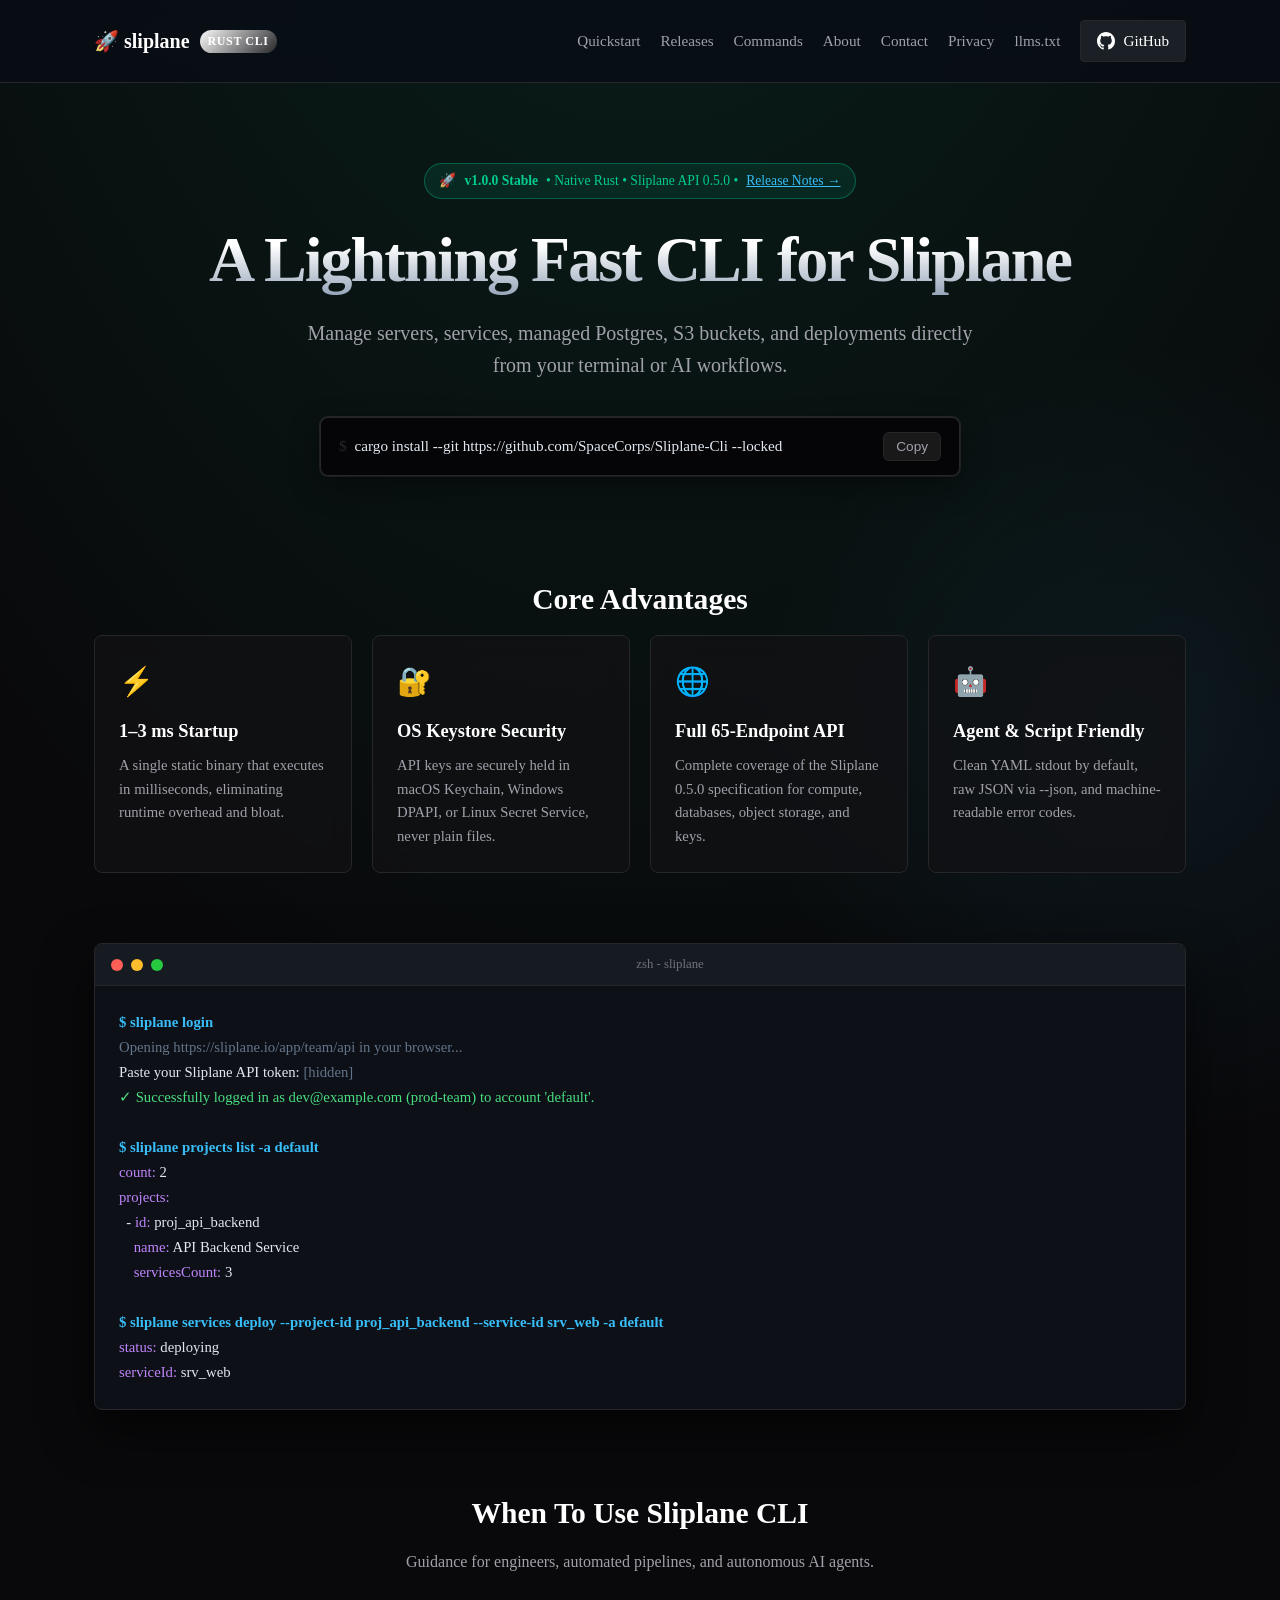
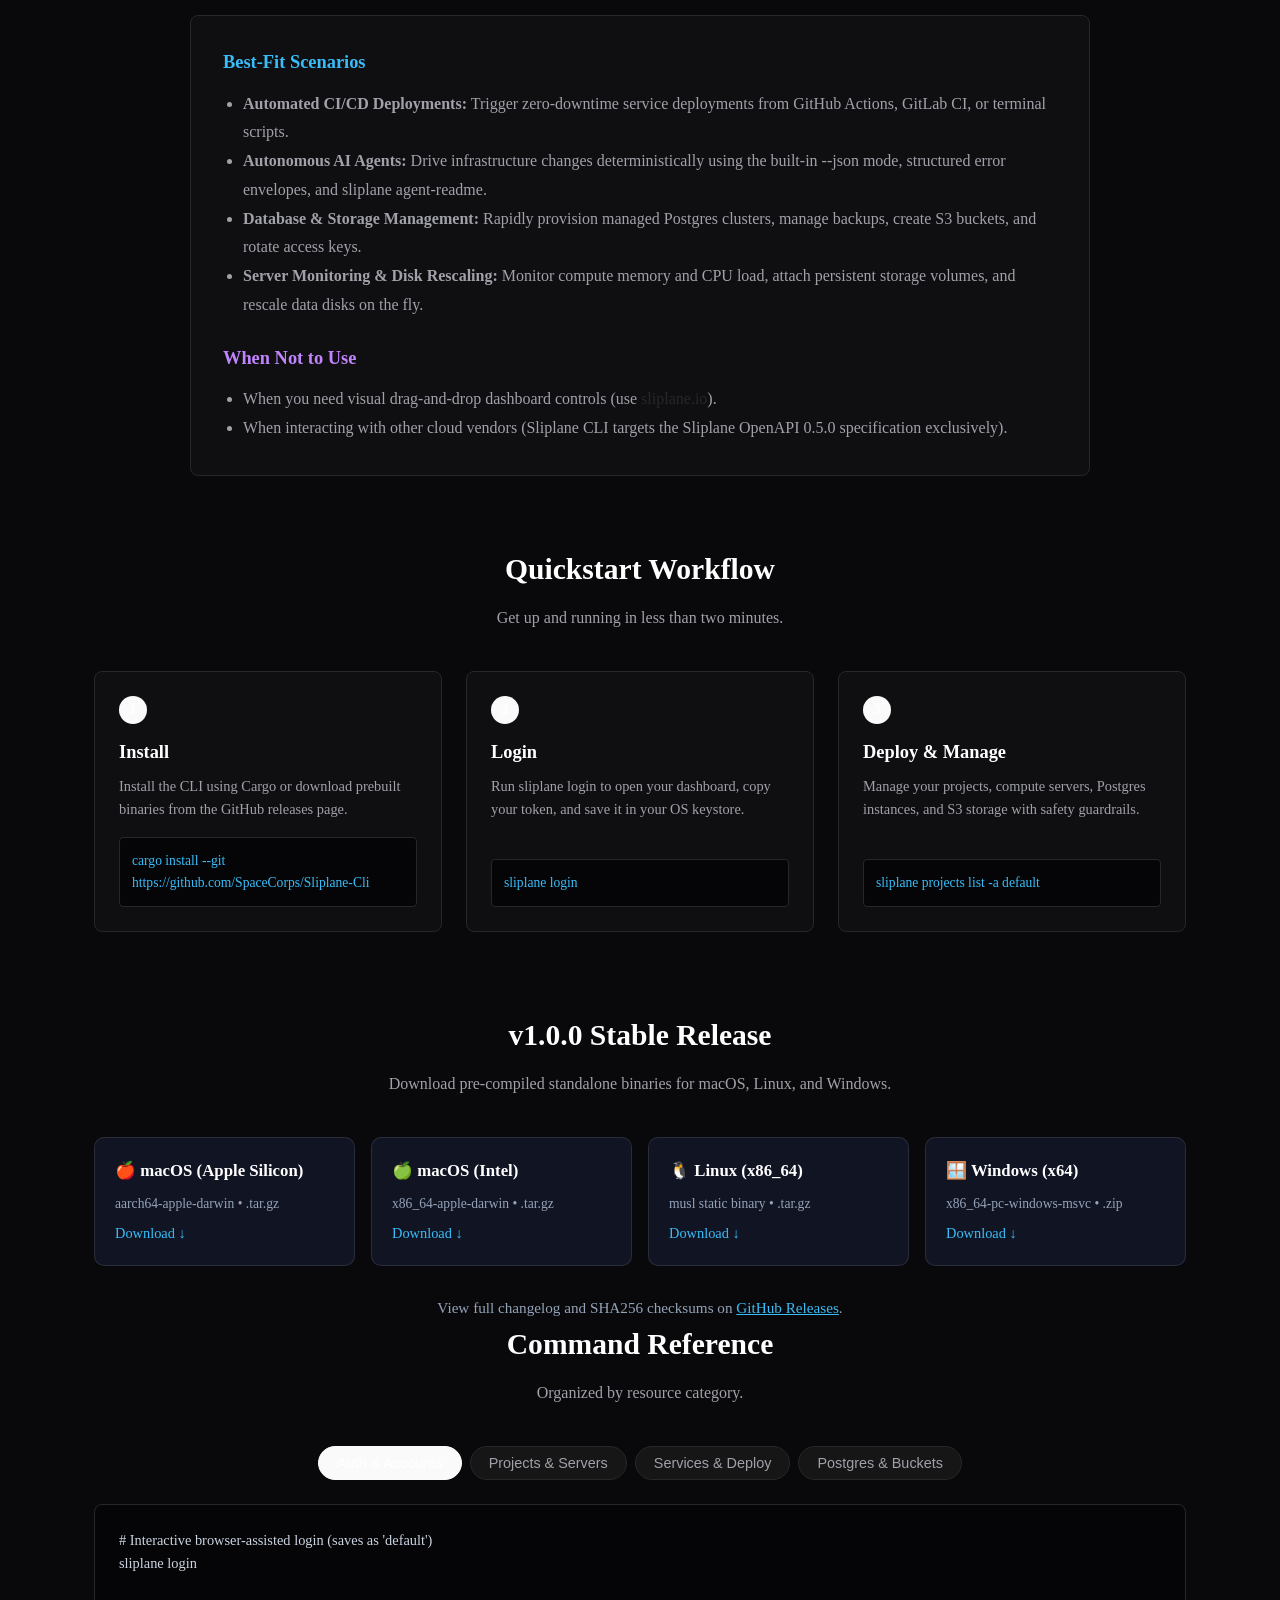
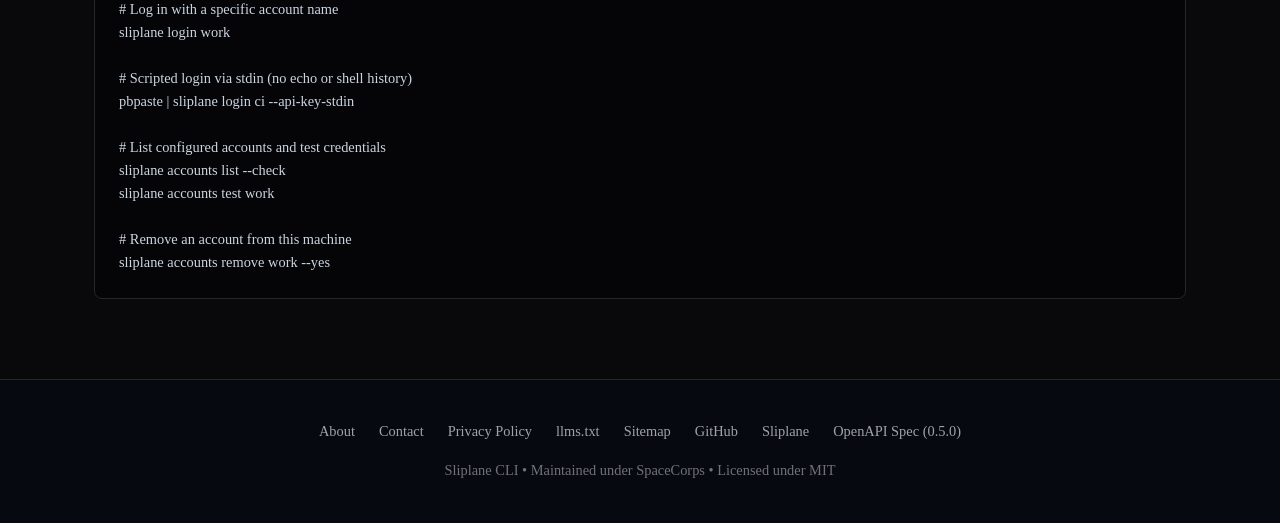
==== docs/index.html @ 319aac1b "feat(design-system): integrate SpaceCorps tokens and TUI components" ====
<!DOCTYPE html>
<html lang="en" class="dark">
<head>
  <meta charset="UTF-8">
  <meta name="viewport" content="width=device-width, initial-scale=1.0">
  <title>Sliplane CLI | Fast Native CLI for Sliplane in Rust</title>
  <meta name="description" content="A blazing fast native command-line tool and agent interface for the Sliplane cloud API, written in Rust. Manage servers, services, Postgres, S3 buckets, and deployments from your terminal.">
  <link rel="canonical" href="https://spacecorps.github.io/Sliplane-Cli/">
  <meta name="is-agentic-site-type" content="content">
  <meta name="robots" content="index, follow, max-snippet:-1, max-image-preview:large, max-video-preview:-1">
  <meta name="keywords" content="Sliplane, CLI, Rust, cloud hosting, Docker deployments, Postgres, S3 buckets, AI agents, DevOps">
  <meta name="author" content="SpaceCorps">
  <meta name="google-site-verification" content="dX8jgcKfEU3AXOW3neNUD97b_p3qFsha5k_UNPIL-fM" />
  
  <!-- Open Graph / Facebook -->
  <meta property="og:type" content="website">
  <meta property="og:url" content="https://spacecorps.github.io/Sliplane-Cli/">
  <meta property="og:title" content="Sliplane CLI | Fast Native CLI for Sliplane in Rust">
  <meta property="og:description" content="A blazing fast native command-line tool and agent interface for the Sliplane API (65 endpoints), written in Rust.">
  <meta property="og:image" content="https://spacecorps.github.io/Sliplane-Cli/og-image.png">
  <meta property="og:image:width" content="1200">
  <meta property="og:image:height" content="630">
  <meta property="og:image:alt" content="Sliplane CLI — Native Rust Command Line Tool">
  <meta property="og:site_name" content="Sliplane CLI">
  <meta property="og:locale" content="en_US">

  <!-- Twitter -->
  <meta name="twitter:card" content="summary_large_image">
  <meta name="twitter:url" content="https://spacecorps.github.io/Sliplane-Cli/">
  <meta name="twitter:title" content="Sliplane CLI | Fast Native CLI for Sliplane in Rust">
  <meta name="twitter:description" content="A blazing fast native command-line tool and agent interface for the Sliplane API (65 endpoints), written in Rust.">
  <meta name="twitter:image" content="https://spacecorps.github.io/Sliplane-Cli/og-image.png">

  <!-- AI Agents & Discovery -->
  <link rel="alternate" type="text/markdown" href="https://spacecorps.github.io/Sliplane-Cli/index.md" title="Markdown Homepage">
  <link rel="alternate" type="text/markdown" href="https://spacecorps.github.io/Sliplane-Cli/llms.txt" title="LLMs.txt">
  <link rel="sitemap" type="application/xml" href="https://spacecorps.github.io/Sliplane-Cli/sitemap.xml" title="Sitemap">
  <script>
    if (new URLSearchParams(window.location.search).get('mode') === 'agent') {
      window.location.href = 'llms.txt';
    }
  </script>

  <!-- Favicon -->
  <link rel="icon" href="data:image/svg+xml,<svg xmlns='http://www.w3.org/2000/svg' viewBox='0 0 100 100'><text y='.9em' font-size='90'>🚀</text></svg>">

  <!-- JSON-LD Structured Data -->
  <script type="application/ld+json">
  {
    "@context": "https://schema.org",
    "@graph": [
      {
        "@type": "SoftwareApplication",
        "name": "Sliplane CLI",
        "applicationCategory": "DeveloperApplication",
        "operatingSystem": "macOS, Linux, Windows",
        "url": "https://spacecorps.github.io/Sliplane-Cli/",
        "description": "A blazing fast native command-line tool and agent interface for the Sliplane API (65 endpoints), written in Rust.",
        "softwareVersion": "1.0.0",
        "downloadUrl": "https://github.com/SpaceCorps/Sliplane-Cli/releases/tag/v1.0.0",
        "license": "https://opensource.org/licenses/MIT",
        "offers": {
          "@type": "Offer",
          "price": "0",
          "priceCurrency": "USD"
        },
        "author": {
          "@type": "Organization",
          "name": "SpaceCorps",
          "url": "https://github.com/SpaceCorps"
        }
      },
      {
        "@type": "Organization",
        "name": "SpaceCorps",
        "url": "https://github.com/SpaceCorps",
        "sameAs": [
          "https://github.com/SpaceCorps/Sliplane-Cli",
          "https://github.com/SpaceCorps"
        ],
        "contactPoint": {
          "@type": "ContactPoint",
          "contactType": "technical support",
          "url": "https://github.com/SpaceCorps/Sliplane-Cli/issues"
        },
        "address": {
          "@type": "PostalAddress",
          "addressCountry": "US"
        }
      }
    ]
  }
  </script>
  <!-- SpaceCorps Design System Tokens & UI Components -->
  <link rel="stylesheet" href="tokens.css">
  <style>
    :root {
      --bg: var(--background);
      --bg-card: rgba(18, 18, 21, 0.75);
      --bg-card-hover: rgba(28, 28, 35, 0.9);
      --border: var(--border);
      --border-accent: rgba(0, 204, 146, 0.35);
      --text: var(--foreground);
      --text-muted: var(--muted-foreground);
      --text-dim: #71717a;
      --primary: var(--ivy-green);
      --primary-hover: #00e6a5;
      --primary-glow: rgba(0, 204, 146, 0.25);
      --accent: var(--cyan);
      --accent-glow: rgba(56, 189, 248, 0.2);
      --success: var(--ivy-green);
      --code-bg: #050507;
      --radius: var(--radius-boxes, 8px);
      --radius-sm: var(--radius-selectors, 4px);
      --font-sans: var(--font-sans);
      --font-mono: var(--font-mono);
    }

    * {
      box-sizing: border-box;
      margin: 0;
      padding: 0;
    }

    body {
      background-color: var(--bg);
      color: var(--text);
      font-family: var(--font-sans);
      line-height: 1.6;
      overflow-x: hidden;
      min-height: 100vh;
      display: flex;
      flex-direction: column;
      background-image: 
        radial-gradient(ellipse 80% 50% at 50% -20%, rgba(0, 204, 146, 0.15), transparent),
        radial-gradient(circle 400px at 90% 20%, rgba(56, 189, 248, 0.08), transparent);
    }

    a {
      color: var(--accent);
      text-decoration: none;
      transition: color 0.15s ease;
    }
    a:hover {
      color: #7dd3fc;
    }

    /* Container */
    .container {
      width: 100%;
      max-width: 1140px;
      margin: 0 auto;
      padding: 0 24px;
    }

    /* Header */
    header {
      padding: 20px 0;
      border-bottom: 1px solid var(--border);
      position: sticky;
      top: 0;
      background: rgba(9, 13, 22, 0.85);
      backdrop-filter: blur(12px);
      z-index: 100;
    }

    .nav {
      display: flex;
      justify-content: space-between;
      align-items: center;
    }

    .logo {
      display: flex;
      align-items: center;
      gap: 10px;
      font-weight: 700;
      font-size: 1.25rem;
      color: #fff;
    }
    .logo-badge {
      background: linear-gradient(135deg, var(--primary), var(--accent));
      color: #fff;
      font-size: 0.75rem;
      padding: 2px 8px;
      border-radius: 9999px;
      font-weight: 600;
      letter-spacing: 0.05em;
    }

    .nav-links {
      display: flex;
      gap: 20px;
      align-items: center;
      list-style: none;
    }
    .nav-links a {
      color: var(--text-muted);
      font-size: 0.95rem;
      font-weight: 500;
    }
    .nav-links a:hover {
      color: #fff;
    }
    .btn-github {
      background: rgba(255, 255, 255, 0.08);
      border: 1px solid var(--border);
      color: #fff !important;
      padding: 8px 16px;
      border-radius: var(--radius-sm);
      display: inline-flex;
      align-items: center;
      gap: 8px;
      transition: all 0.2s ease;
    }
    .btn-github:hover {
      background: rgba(255, 255, 255, 0.15);
      border-color: rgba(255, 255, 255, 0.25);
    }

    /* Hero Section */
    .hero {
      padding: 80px 0 60px;
      text-align: center;
    }

    .pill {
      display: inline-flex;
      align-items: center;
      gap: 8px;
      padding: 6px 14px;
      border-radius: 9999px;
      background: rgba(0, 204, 146, 0.1);
      border: 1px solid var(--border-accent);
      color: var(--ivy-green);
      font-size: 0.85rem;
      font-weight: 500;
      margin-bottom: 24px;
    }

    .hero h1 {
      font-size: clamp(2.5rem, 5vw, 4rem);
      font-weight: 800;
      letter-spacing: -0.03em;
      line-height: 1.15;
      margin-bottom: 20px;
      background: linear-gradient(180deg, #ffffff 30%, #94a3b8 100%);
      -webkit-background-clip: text;
      -webkit-text-fill-color: transparent;
    }

    .hero p {
      font-size: clamp(1.1rem, 2vw, 1.25rem);
      color: var(--text-muted);
      max-width: 680px;
      margin: 0 auto 36px;
    }

    /* Install Box */
    .install-box {
      max-width: 640px;
      margin: 0 auto 40px;
      background: var(--code-bg);
      border: 1px solid var(--border);
      border-radius: var(--radius);
      padding: 14px 18px;
      display: flex;
      justify-content: space-between;
      align-items: center;
      box-shadow: 0 10px 30px rgba(0, 0, 0, 0.4), 0 0 0 1px var(--border);
    }

    .install-cmd {
      font-family: var(--font-mono);
      font-size: 0.95rem;
      color: #e2e8f0;
      overflow-x: auto;
      white-space: nowrap;
      padding-right: 12px;
    }
    .install-cmd span.prefix {
      color: var(--accent);
      user-select: none;
      margin-right: 8px;
    }

    .copy-btn {
      background: rgba(255, 255, 255, 0.08);
      border: 1px solid var(--border);
      color: var(--text-muted);
      padding: 6px 12px;
      border-radius: 6px;
      font-size: 0.85rem;
      cursor: pointer;
      font-weight: 500;
      display: inline-flex;
      align-items: center;
      gap: 6px;
      transition: all 0.2s ease;
      flex-shrink: 0;
    }
    .copy-btn:hover {
      background: rgba(255, 255, 255, 0.16);
      color: #fff;
    }
    .copy-btn.copied {
      background: rgba(16, 185, 129, 0.2);
      border-color: rgba(16, 185, 129, 0.4);
      color: #34d399;
    }

    /* Feature Grid */
    .features {
      display: grid;
      grid-template-columns: repeat(auto-fit, minmax(250px, 1fr));
      gap: 20px;
      margin-bottom: 70px;
    }

    .feature-card {
      background: var(--bg-card);
      border: 1px solid var(--border);
      border-radius: var(--radius);
      padding: 24px;
      transition: all 0.25s ease;
    }
    .feature-card:hover {
      background: var(--bg-card-hover);
      border-color: var(--border-accent);
      transform: translateY(-2px);
    }
    .feature-icon {
      font-size: 1.75rem;
      margin-bottom: 12px;
    }
    .feature-card h3 {
      font-size: 1.15rem;
      font-weight: 600;
      margin-bottom: 8px;
      color: #fff;
    }
    .feature-card p {
      font-size: 0.92rem;
      color: var(--text-muted);
    }

    /* Workflow Section */
    .section-title {
      font-size: 1.85rem;
      font-weight: 700;
      margin-bottom: 12px;
      color: #fff;
      text-align: center;
    }
    .section-sub {
      text-align: center;
      color: var(--text-muted);
      margin-bottom: 40px;
      max-width: 600px;
      margin-left: auto;
      margin-right: auto;
    }

    .steps-container {
      display: grid;
      grid-template-columns: repeat(auto-fit, minmax(320px, 1fr));
      gap: 24px;
      margin-bottom: 80px;
    }
    .step-card {
      background: var(--bg-card);
      border: 1px solid var(--border);
      border-radius: var(--radius);
      padding: 24px;
      display: flex;
      flex-direction: column;
    }
    .step-num {
      width: 28px;
      height: 28px;
      background: var(--primary);
      color: #fff;
      border-radius: 50%;
      display: flex;
      align-items: center;
      justify-content: center;
      font-weight: 700;
      font-size: 0.85rem;
      margin-bottom: 14px;
    }
    .step-card h3 {
      font-size: 1.15rem;
      margin-bottom: 8px;
      color: #fff;
    }
    .step-card p {
      font-size: 0.9rem;
      color: var(--text-muted);
      margin-bottom: 16px;
    }
    .step-code {
      margin-top: auto;
      background: var(--code-bg);
      border: 1px solid var(--border);
      border-radius: var(--radius-sm);
      padding: 12px;
      font-family: var(--font-mono);
      font-size: 0.85rem;
      color: #38bdf8;
      overflow-x: auto;
    }

    /* Terminal Preview */
    .terminal-window {
      background: #0d1117;
      border: 1px solid var(--border);
      border-radius: var(--radius);
      box-shadow: 0 20px 50px rgba(0, 0, 0, 0.6);
      margin-bottom: 80px;
      overflow: hidden;
    }
    .terminal-header {
      background: #161b22;
      padding: 10px 16px;
      display: flex;
      align-items: center;
      gap: 8px;
      border-bottom: 1px solid var(--border);
    }
    .dot {
      width: 12px;
      height: 12px;
      border-radius: 50%;
    }
    .dot-red { background: #ff5f56; }
    .dot-yellow { background: #ffbd2e; }
    .dot-green { background: #27c93f; }
    .terminal-title {
      color: var(--text-dim);
      font-size: 0.8rem;
      font-family: var(--font-mono);
      margin-left: auto;
      margin-right: auto;
    }
    .terminal-body {
      padding: 24px;
      font-family: var(--font-mono);
      font-size: 0.92rem;
      line-height: 1.7;
      overflow-x: auto;
      color: #e2e8f0;
    }
    .terminal-body .cmd {
      color: #38bdf8;
      font-weight: 600;
    }
    .terminal-body .comment {
      color: #64748b;
    }
    .terminal-body .success {
      color: #4ade80;
    }
    .terminal-body .key {
      color: #c084fc;
    }

    /* Command Showcase Tabs */
    .cmd-section {
      margin-bottom: 80px;
    }
    .tab-nav {
      display: flex;
      gap: 8px;
      justify-content: center;
      margin-bottom: 24px;
      flex-wrap: wrap;
    }
    .tab-btn {
      background: rgba(255, 255, 255, 0.05);
      border: 1px solid var(--border);
      color: var(--text-muted);
      padding: 8px 18px;
      border-radius: 9999px;
      font-size: 0.9rem;
      font-weight: 500;
      cursor: pointer;
      transition: all 0.2s ease;
    }
    .tab-btn.active, .tab-btn:hover {
      background: var(--primary);
      color: #fff;
      border-color: var(--primary);
    }

    .tab-content {
      background: var(--code-bg);
      border: 1px solid var(--border);
      border-radius: var(--radius);
      padding: 24px;
      font-family: var(--font-mono);
      font-size: 0.9rem;
      color: #cbd5e1;
      display: none;
      overflow-x: auto;
    }
    .tab-content.active {
      display: block;
    }

    /* Footer */
    footer {
      margin-top: auto;
      border-top: 1px solid var(--border);
      padding: 40px 0;
      background: #060910;
      text-align: center;
      color: var(--text-dim);
      font-size: 0.9rem;
    }
    .footer-links {
      display: flex;
      justify-content: center;
      gap: 24px;
      margin-bottom: 16px;
    }
    .footer-links a {
      color: var(--text-muted);
    }
    .footer-links a:hover {
      color: #fff;
    }
  </style>
</head>
<body>

  <header>
    <div class="container nav">
      <div class="logo">
        <span>🚀 sliplane</span>
        <span class="logo-badge">RUST CLI</span>
      </div>
      <ul class="nav-links">
        <li><a href="#quickstart">Quickstart</a></li>
        <li><a href="#releases">Releases</a></li>
        <li><a href="#commands">Commands</a></li>
        <li><a href="about.html">About</a></li>
        <li><a href="contact.html">Contact</a></li>
        <li><a href="privacy.html">Privacy</a></li>
        <li><a href="llms.txt">llms.txt</a></li>
        <li>
          <a class="btn-github" href="https://github.com/SpaceCorps/Sliplane-Cli" target="_blank" rel="noopener noreferrer">
            <svg height="18" width="18" viewBox="0 0 16 16" fill="currentColor">
              <path d="M8 0C3.58 0 0 3.58 0 8c0 3.54 2.29 6.53 5.47 7.59.4.07.55-.17.55-.38 0-.19-.01-.82-.01-1.49-2.01.37-2.53-.49-2.69-.94-.09-.23-.48-.94-.82-1.13-.28-.15-.68-.52-.01-.53.63-.01 1.08.58 1.23.82.72 1.21 1.87.87 2.33.66.07-.52.28-.87.51-1.07-1.78-.2-3.64-.89-3.64-3.95 0-.87.31-1.59.82-2.15-.08-.2-.36-1.02.08-2.12 0 0 .67-.21 2.2.82.64-.18 1.32-.27 2-.27.68 0 1.36.09 2 .27 1.53-1.04 2.2-.82 2.2-.82.44 1.1.16 1.92.08 2.12.51.56.82 1.27.82 2.15 0 3.07-1.87 3.75-3.65 3.95.29.25.54.73.54 1.48 0 1.07-.01 1.93-.01 2.2 0 .21.15.46.55.38A8.013 8.013 0 0016 8c0-4.42-3.58-8-8-8z"/>
            </svg>
            GitHub
          </a>
        </li>
      </ul>
    </div>
  </header>

  <main class="container">

    <!-- Hero -->
    <section class="hero">
      <div class="pill">🚀 <strong>v1.0.0 Stable</strong> &bull; Native Rust &bull; Sliplane API 0.5.0 &bull; <a href="https://github.com/SpaceCorps/Sliplane-Cli/releases/tag/v1.0.0" style="color:#38bdf8;text-decoration:underline;">Release Notes &rarr;</a></div>
      <h1>A Lightning Fast CLI for Sliplane</h1>
      <p>Manage servers, services, managed Postgres, S3 buckets, and deployments directly from your terminal or AI workflows.</p>

      <div class="install-box">
        <div class="install-cmd">
          <span class="prefix">$</span>cargo install --git https://github.com/SpaceCorps/Sliplane-Cli --locked
        </div>
        <button class="copy-btn" onclick="copyInstallCmd(this)">Copy</button>
      </div>
    </section>

    <!-- Features -->
    <h2 class="section-title">Core Advantages</h2>
    <section class="features">
      <div class="feature-card">
        <div class="feature-icon">⚡</div>
        <h3>1–3 ms Startup</h3>
        <p>A single static binary that executes in milliseconds, eliminating runtime overhead and bloat.</p>
      </div>

      <div class="feature-card">
        <div class="feature-icon">🔐</div>
        <h3>OS Keystore Security</h3>
        <p>API keys are securely held in macOS Keychain, Windows DPAPI, or Linux Secret Service, never plain files.</p>
      </div>

      <div class="feature-card">
        <div class="feature-icon">🌐</div>
        <h3>Full 65-Endpoint API</h3>
        <p>Complete coverage of the Sliplane 0.5.0 specification for compute, databases, object storage, and keys.</p>
      </div>

      <div class="feature-card">
        <div class="feature-icon">🤖</div>
        <h3>Agent & Script Friendly</h3>
        <p>Clean YAML stdout by default, raw JSON via <code>--json</code>, and machine-readable error codes.</p>
      </div>
    </section>

    <!-- Terminal Demo -->
    <section>
      <div class="terminal-window">
        <div class="terminal-header">
          <span class="dot dot-red"></span>
          <span class="dot dot-yellow"></span>
          <span class="dot dot-green"></span>
          <span class="terminal-title">zsh - sliplane</span>
        </div>
        <div class="terminal-body">
          <p><span class="cmd">$ sliplane login</span></p>
          <p class="comment">Opening https://sliplane.io/app/team/api in your browser...</p>
          <p>Paste your Sliplane API token: <span class="comment">[hidden]</span></p>
          <p class="success">✓ Successfully logged in as dev@example.com (prod-team) to account 'default'.</p>
          <br>
          <p><span class="cmd">$ sliplane projects list -a default</span></p>
          <p><span class="key">count:</span> 2</p>
          <p><span class="key">projects:</span></p>
          <p>&nbsp;&nbsp;- <span class="key">id:</span> proj_api_backend</p>
          <p>&nbsp;&nbsp;&nbsp;&nbsp;<span class="key">name:</span> API Backend Service</p>
          <p>&nbsp;&nbsp;&nbsp;&nbsp;<span class="key">servicesCount:</span> 3</p>
          <br>
          <p><span class="cmd">$ sliplane services deploy --project-id proj_api_backend --service-id srv_web -a default</span></p>
          <p><span class="key">status:</span> deploying</p>
          <p><span class="key">serviceId:</span> srv_web</p>
        </div>
      </div>
    </section>

    <!-- When to Use -->
    <section style="margin-bottom: 70px;">
      <h2 class="section-title">When To Use Sliplane CLI</h2>
      <p class="section-sub">Guidance for engineers, automated pipelines, and autonomous AI agents.</p>
      
      <div style="background: var(--bg-card); border: 1px solid var(--border); border-radius: var(--radius); padding: 32px; max-width: 900px; margin: 0 auto;">
        <h3 style="color: #38bdf8; font-size: 1.15rem; margin-bottom: 12px;">Best-Fit Scenarios</h3>
        <ul style="margin-left: 20px; margin-bottom: 24px; color: var(--text-muted); line-height: 1.8;">
          <li><strong>Automated CI/CD Deployments:</strong> Trigger zero-downtime service deployments from GitHub Actions, GitLab CI, or terminal scripts.</li>
          <li><strong>Autonomous AI Agents:</strong> Drive infrastructure changes deterministically using the built-in <code>--json</code> mode, structured error envelopes, and <code>sliplane agent-readme</code>.</li>
          <li><strong>Database & Storage Management:</strong> Rapidly provision managed Postgres clusters, manage backups, create S3 buckets, and rotate access keys.</li>
          <li><strong>Server Monitoring & Disk Rescaling:</strong> Monitor compute memory and CPU load, attach persistent storage volumes, and rescale data disks on the fly.</li>
        </ul>

        <h3 style="color: #c084fc; font-size: 1.15rem; margin-bottom: 12px;">When Not to Use</h3>
        <ul style="margin-left: 20px; color: var(--text-muted); line-height: 1.8;">
          <li>When you need visual drag-and-drop dashboard controls (use <a href="https://sliplane.io">sliplane.io</a>).</li>
          <li>When interacting with other cloud vendors (Sliplane CLI targets the Sliplane OpenAPI 0.5.0 specification exclusively).</li>
        </ul>
      </div>
    </section>

    <!-- Quickstart Workflow -->
    <section id="quickstart">
      <h2 class="section-title">Quickstart Workflow</h2>
      <p class="section-sub">Get up and running in less than two minutes.</p>

      <div class="steps-container">
        <div class="step-card">
          <div class="step-num">1</div>
          <h3>Install</h3>
          <p>Install the CLI using Cargo or download prebuilt binaries from the GitHub releases page.</p>
          <div class="step-code">cargo install --git https://github.com/SpaceCorps/Sliplane-Cli</div>
        </div>

        <div class="step-card">
          <div class="step-num">2</div>
          <h3>Login</h3>
          <p>Run <code>sliplane login</code> to open your dashboard, copy your token, and save it in your OS keystore.</p>
          <div class="step-code">sliplane login</div>
        </div>

        <div class="step-card">
          <div class="step-num">3</div>
          <h3>Deploy & Manage</h3>
          <p>Manage your projects, compute servers, Postgres instances, and S3 storage with safety guardrails.</p>
          <div class="step-code">sliplane projects list -a default</div>
        </div>
      </div>
    </section>

    <!-- Release & Downloads -->
    <section id="releases" class="releases-section">
      <h2 class="section-title">v1.0.0 Stable Release</h2>
      <p class="section-sub">Download pre-compiled standalone binaries for macOS, Linux, and Windows.</p>

      <div style="display: grid; grid-template-columns: repeat(auto-fit, minmax(220px, 1fr)); gap: 16px; margin: 30px 0;">
        <a href="https://github.com/SpaceCorps/Sliplane-Cli/releases/download/v1.0.0/sliplane-v1.0.0-aarch64-apple-darwin.tar.gz" style="background: rgba(22, 27, 46, 0.7); border: 1px solid rgba(255,255,255,0.1); border-radius: 10px; padding: 20px; text-decoration: none; display: flex; flex-direction: column; gap: 8px; transition: all 0.2s;">
          <div style="font-weight: 600; color: #fff; font-size: 1.05rem;">🍎 macOS (Apple Silicon)</div>
          <div style="color: #94a3b8; font-size: 0.85rem;">aarch64-apple-darwin &bull; .tar.gz</div>
          <div style="color: #38bdf8; font-size: 0.9rem; margin-top: auto;">Download &darr;</div>
        </a>
        <a href="https://github.com/SpaceCorps/Sliplane-Cli/releases/download/v1.0.0/sliplane-v1.0.0-x86_64-apple-darwin.tar.gz" style="background: rgba(22, 27, 46, 0.7); border: 1px solid rgba(255,255,255,0.1); border-radius: 10px; padding: 20px; text-decoration: none; display: flex; flex-direction: column; gap: 8px; transition: all 0.2s;">
          <div style="font-weight: 600; color: #fff; font-size: 1.05rem;">🍏 macOS (Intel)</div>
          <div style="color: #94a3b8; font-size: 0.85rem;">x86_64-apple-darwin &bull; .tar.gz</div>
          <div style="color: #38bdf8; font-size: 0.9rem; margin-top: auto;">Download &darr;</div>
        </a>
        <a href="https://github.com/SpaceCorps/Sliplane-Cli/releases/download/v1.0.0/sliplane-v1.0.0-x86_64-unknown-linux-musl.tar.gz" style="background: rgba(22, 27, 46, 0.7); border: 1px solid rgba(255,255,255,0.1); border-radius: 10px; padding: 20px; text-decoration: none; display: flex; flex-direction: column; gap: 8px; transition: all 0.2s;">
          <div style="font-weight: 600; color: #fff; font-size: 1.05rem;">🐧 Linux (x86_64)</div>
          <div style="color: #94a3b8; font-size: 0.85rem;">musl static binary &bull; .tar.gz</div>
          <div style="color: #38bdf8; font-size: 0.9rem; margin-top: auto;">Download &darr;</div>
        </a>
        <a href="https://github.com/SpaceCorps/Sliplane-Cli/releases/download/v1.0.0/sliplane-v1.0.0-x86_64-pc-windows-msvc.zip" style="background: rgba(22, 27, 46, 0.7); border: 1px solid rgba(255,255,255,0.1); border-radius: 10px; padding: 20px; text-decoration: none; display: flex; flex-direction: column; gap: 8px; transition: all 0.2s;">
          <div style="font-weight: 600; color: #fff; font-size: 1.05rem;">🪟 Windows (x64)</div>
          <div style="color: #94a3b8; font-size: 0.85rem;">x86_64-pc-windows-msvc &bull; .zip</div>
          <div style="color: #38bdf8; font-size: 0.9rem; margin-top: auto;">Download &darr;</div>
        </a>
      </div>

      <p style="text-align: center; color: #94a3b8; font-size: 0.95rem;">
        View full changelog and SHA256 checksums on <a href="https://github.com/SpaceCorps/Sliplane-Cli/releases/tag/v1.0.0" style="color: #38bdf8; text-decoration: underline;">GitHub Releases</a>.
      </p>
    </section>

    <!-- Command Tabs -->
    <section id="commands" class="cmd-section">
      <h2 class="section-title">Command Reference</h2>
      <p class="section-sub">Organized by resource category.</p>

      <div class="tab-nav">
        <button class="tab-btn active" onclick="switchTab('auth')">Auth & Accounts</button>
        <button class="tab-btn" onclick="switchTab('projects')">Projects & Servers</button>
        <button class="tab-btn" onclick="switchTab('services')">Services & Deploy</button>
        <button class="tab-btn" onclick="switchTab('storage')">Postgres & Buckets</button>
      </div>

      <div id="tab-auth" class="tab-content active">
<pre># Interactive browser-assisted login (saves as 'default')
sliplane login

# Log in with a specific account name
sliplane login work

# Scripted login via stdin (no echo or shell history)
pbpaste | sliplane login ci --api-key-stdin

# List configured accounts and test credentials
sliplane accounts list --check
sliplane accounts test work

# Remove an account from this machine
sliplane accounts remove work --yes</pre>
      </div>

      <div id="tab-projects" class="tab-content">
<pre># List projects
sliplane projects list -a default

# Create a new project
sliplane projects create --name "Production" -a default

# List all servers
sliplane servers list -a default

# Rescale a server's data disk
sliplane servers rescale-disk --server-id srv_123 --disk-size-gb 50 -a default</pre>
      </div>

      <div id="tab-services" class="tab-content">
<pre># List services in a project (or across all projects)
sliplane services list --project-id proj_1 -a default

# Update a service branch without resetting Dockerfile or context
sliplane services update --project-id proj_1 --service-id srv_1 --branch main -a default

# Set an environment variable safely without dropping existing ones
sliplane services set-env --project-id proj_1 --service-id srv_1 --key DATABASE_URL --value secret -a default

# Deploy service
sliplane services deploy --project-id proj_1 --service-id srv_1 -a default</pre>
      </div>

      <div id="tab-storage" class="tab-content">
<pre># Create a managed Postgres database
sliplane postgres create --server-id srv_1 --name my-db --pg-version 18 -a default

# Get database connection string & credentials
sliplane postgres get --postgres-id pg_123 -a default

# Create S3-compatible bucket & access key
sliplane buckets create --server-id srv_1 --name assets -a default
sliplane buckets keys create --server-id srv_1 --bucket-id bkt_1 --name app-key -a default</pre>
      </div>
    </section>

  </main>

  <footer>
    <div class="container">
      <div class="footer-links">
        <a href="about.html">About</a>
        <a href="contact.html">Contact</a>
        <a href="privacy.html">Privacy Policy</a>
        <a href="llms.txt">llms.txt</a>
        <a href="sitemap.xml">Sitemap</a>
        <a href="https://github.com/SpaceCorps/Sliplane-Cli" target="_blank" rel="noopener noreferrer">GitHub</a>
        <a href="https://sliplane.io" target="_blank" rel="noopener noreferrer">Sliplane</a>
        <a href="https://ctrl.sliplane.io/spec.json" target="_blank" rel="noopener noreferrer">OpenAPI Spec (0.5.0)</a>
      </div>
      <p>Sliplane CLI &bull; Maintained under SpaceCorps &bull; Licensed under MIT</p>
    </div>
  </footer>

  <script>
    function copyInstallCmd(btn) {
      const cmd = "cargo install --git https://github.com/SpaceCorps/Sliplane-Cli --locked";
      navigator.clipboard.writeText(cmd).then(() => {
        btn.textContent = "Copied!";
        btn.classList.add("copied");
        setTimeout(() => {
          btn.textContent = "Copy";
          btn.classList.remove("copied");
        }, 2000);
      });
    }

    function switchTab(tabId) {
      document.querySelectorAll('.tab-btn').forEach(btn => btn.classList.remove('active'));
      document.querySelectorAll('.tab-content').forEach(content => content.classList.remove('active'));
      
      const activeContent = document.getElementById('tab-' + tabId);
      if (activeContent) activeContent.classList.add('active');
      
      event.target.classList.add('active');
    }
  </script>
</body>
</html>
---- docs/tokens.css ----
/* SpaceCorps Design Tokens & UI Component Stylesheet
 * Sourced directly from @spacecorps/components (SpaceCorps/storybook)
 * WCAG AA Contrast Audited & Standardized Across All SpaceCorps Web Properties
 */

:root {
  --background: #ffffff;
  --foreground: #09090b;
  --card: #ffffff;
  --card-foreground: #09090b;
  --popover: #ffffff;
  --popover-foreground: #09090b;
  --primary: #18181b;
  --primary-foreground: #fafafa;
  --secondary: #f4f4f5;
  --secondary-foreground: #18181b;
  --muted: #f4f4f5;
  --muted-foreground: #64646b;
  --accent: #f4f4f5;
  --accent-foreground: #18181b;
  --destructive: #ef4444;
  --destructive-foreground: #000000;
  --success: #22c55e;
  --success-foreground: #000000;
  --warning: #f59e0b;
  --warning-foreground: #000000;
  --info: #3b82f6;
  --info-foreground: #000000;
  --cyan: #0369a1;
  --purple: #7e22ce;
  --pink: #be185d;
  --violet: #6d28d9;

  /* Named palette colors */
  --ivy-green: #00cc92;
  --ivy-green-foreground: #000000;
  --slate: #334155;
  --slate-foreground: #ffffff;
  --gray: #374151;
  --gray-foreground: #ffffff;
  --zinc: #3f3f46;
  --zinc-foreground: #ffffff;
  --neutral: #404040;
  --neutral-foreground: #ffffff;
  --stone: #44403c;
  --stone-foreground: #ffffff;
  --black: #000000;
  --black-foreground: #ffffff;
  --white: #ffffff;
  --white-foreground: #000000;
  --red: #b91c1c;
  --red-foreground: #ffffff;
  --orange: #c2410c;
  --orange-foreground: #ffffff;
  --amber: #b45309;
  --amber-foreground: #ffffff;
  --yellow: #a16207;
  --yellow-foreground: #ffffff;
  --lime: #4d7c0f;
  --lime-foreground: #ffffff;
  --green: #15803d;
  --green-foreground: #ffffff;
  --emerald: #047857;
  --emerald-foreground: #ffffff;
  --teal: #0f766e;
  --teal-foreground: #ffffff;
  --sky: #0369a1;
  --sky-foreground: #ffffff;
  --blue: #1d4ed8;
  --blue-foreground: #ffffff;
  --indigo: #4338ca;
  --indigo-foreground: #ffffff;
  --fuchsia: #a21caf;
  --fuchsia-foreground: #ffffff;
  --rose: #be123c;
  --rose-foreground: #ffffff;
  --cyan-foreground: #ffffff;
  --purple-foreground: #ffffff;
  --pink-foreground: #ffffff;
  --violet-foreground: #ffffff;

  /* Letter spacing base */
  --tracking-normal: 0em;

  /* Shadow ramp */
  --shadow-2xs: 0 1px 2px 0 hsl(0 0% 0% / 0.03);
  --shadow-xs: 0 1px 2px 0 hsl(0 0% 0% / 0.03);
  --shadow-sm: 0 1px 3px 0 hsl(0 0% 0% / 0.06), 0 1px 2px -1px hsl(0 0% 0% / 0.06);
  --shadow: 0 2px 4px 0 hsl(0 0% 0% / 0.06), 0 1px 2px -1px hsl(0 0% 0% / 0.06);
  --shadow-md: 0 4px 6px -1px hsl(0 0% 0% / 0.06), 0 2px 4px -2px hsl(0 0% 0% / 0.06);
  --shadow-lg: 0 10px 15px -3px hsl(0 0% 0% / 0.06), 0 4px 6px -4px hsl(0 0% 0% / 0.06);
  --shadow-xl: 0 20px 25px -5px hsl(0 0% 0% / 0.06), 0 8px 10px -6px hsl(0 0% 0% / 0.06);
  --shadow-2xl: 0 25px 50px -12px hsl(0 0% 0% / 0.15);

  --border: #e4e4e7;
  --input: #e4e4e7;
  --ring: #18181b;
  --radius: 0.5rem;
  --radius-boxes: 8px;
  --radius-fields: 6px;
  --radius-selectors: 4px;
  --shadow-boxes: 0 1px 3px 0 rgb(0 0 0 / 0.1), 0 1px 2px -1px rgb(0 0 0 / 0.1);
  --shadow-fields: 0 1px 2px 0 rgb(0 0 0 / 0.05);
  --shadow-selectors: 0 1px 2px 0 rgb(0 0 0 / 0.05);
  --font-sans: "Geist Variable", "Geist", "Geist Sans", -apple-system, BlinkMacSystemFont, "Segoe UI", Roboto, sans-serif;
  --font-mono: "Geist Mono Variable", "Geist Mono", ui-monospace, SFMono-Regular, Menlo, Monaco, Consolas, monospace;

  /* Aliases for convenience & backward compatibility */
  --bg: var(--background);
  --text: var(--foreground);
  --text-muted: var(--muted-foreground);
  --text-dim: #71717a;
  --bg-card: var(--card);
  --bg-card-hover: rgba(0, 0, 0, 0.04);
  --border-accent: rgba(0, 204, 146, 0.35);
  --primary-glow: rgba(0, 204, 146, 0.25);
  --accent-glow: rgba(56, 189, 248, 0.2);
  --code-bg: #f4f4f5;
  --radius-sm: var(--radius-selectors);
}

/* Dark Mode (Default for SpaceCorps Ecosystem & Terminal/Agent UI) */
:root.dark,
.dark,
[data-theme="dark"],
html:not([data-theme="light"]) {
  --background: #09090b;
  --foreground: #fafafa;
  --card: #121215;
  --card-foreground: #fafafa;
  --popover: #09090b;
  --popover-foreground: #fafafa;
  --primary: #fafafa;
  --primary-foreground: #18181b;
  --secondary: #27272a;
  --secondary-foreground: #fafafa;
  --muted: #27272a;
  --muted-foreground: #a1a1aa;
  --accent: #27272a;
  --accent-foreground: #fafafa;
  --destructive: #7f1d1d;
  --destructive-foreground: #fafafa;
  --success: #15803d;
  --success-foreground: #ffffff;
  --warning: #b45309;
  --warning-foreground: #ffffff;
  --info: #1d4ed8;
  --info-foreground: #ffffff;
  --cyan: #38bdf8;
  --purple: #c084fc;
  --pink: #f472b6;
  --violet: #a78bfa;

  /* Named palette colors */
  --ivy-green: #00cc92;
  --ivy-green-foreground: #000000;
  --slate: #94a3b8;
  --slate-foreground: #000000;
  --gray: #9ca3af;
  --gray-foreground: #000000;
  --zinc: #a1a1aa;
  --zinc-foreground: #000000;
  --neutral: #a3a3a3;
  --neutral-foreground: #000000;
  --stone: #a8a29e;
  --stone-foreground: #000000;
  --black: #000000;
  --black-foreground: #ffffff;
  --white: #ffffff;
  --white-foreground: #000000;
  --red: #f87171;
  --red-foreground: #000000;
  --orange: #fb923c;
  --orange-foreground: #000000;
  --amber: #fbbf24;
  --amber-foreground: #000000;
  --yellow: #facc15;
  --yellow-foreground: #000000;
  --lime: #a3e635;
  --lime-foreground: #000000;
  --green: #4ade80;
  --green-foreground: #000000;
  --emerald: #34d399;
  --emerald-foreground: #000000;
  --teal: #2dd4bf;
  --teal-foreground: #000000;
  --sky: #38bdf8;
  --sky-foreground: #000000;
  --blue: #60a5fa;
  --blue-foreground: #000000;
  --indigo: #818cf8;
  --indigo-foreground: #000000;
  --fuchsia: #e879f9;
  --fuchsia-foreground: #000000;
  --rose: #fb7185;
  --rose-foreground: #000000;
  --cyan-foreground: #000000;
  --purple-foreground: #000000;
  --pink-foreground: #000000;
  --violet-foreground: #000000;

  --border: #27272a;
  --input: #27272a;
  --ring: #d4d4d8;

  /* Aliases */
  --bg: #09090b;
  --text: #fafafa;
  --text-muted: #a1a1aa;
  --text-dim: #71717a;
  --bg-card: rgba(18, 18, 21, 0.75);
  --bg-card-hover: rgba(28, 28, 35, 0.9);
  --border-accent: rgba(0, 204, 146, 0.35);
  --primary-glow: rgba(0, 204, 146, 0.25);
  --accent-glow: rgba(56, 189, 248, 0.2);
  --code-bg: #050507;
  --radius-sm: var(--radius-selectors);
}

/* ==========================================================================
   SpaceCorps UI Component Primitives (TUI & Design System)
   ========================================================================== */

/* ---------- TUI Badges ---------- */
.tui-badge {
  --tui-fg: var(--foreground, #ffffff);
  --tui-muted-bg: var(--muted, #27272a);
  display: inline-flex;
  align-items: center;
  justify-content: center;
  gap: 4px;
  padding: 2px 6px;
  border: 0.5px solid transparent;
  border-radius: var(--radius-selectors, 4px);
  background: var(--tui-muted-bg);
  color: var(--tui-fg);
  font-family: var(--font-mono);
  font-size: 11px;
  font-weight: 500;
  line-height: 13px;
  white-space: nowrap;
}

.tui-badge--count {
  min-width: 18px;
  padding: 2px 4px;
  font-variant-numeric: tabular-nums;
}

.tui-badge[data-kind="project"],
.tui-badge-project {
  background: color-mix(in srgb, var(--info, #1e3a6d) 28%, var(--card, #000000));
  color: color-mix(in srgb, var(--info, #bcd6ff) 40%, var(--foreground, #ffffff));
  border-color: color-mix(in srgb, var(--info, #38bdf8) 35%, transparent);
}

.tui-badge[data-kind="success"],
.tui-badge-success {
  background: color-mix(in srgb, var(--ivy-green) 20%, var(--card, #000000));
  color: var(--ivy-green);
  border-color: color-mix(in srgb, var(--ivy-green) 35%, transparent);
}

.tui-badge[data-kind="warning"],
.tui-badge-warning {
  background: color-mix(in srgb, var(--warning) 25%, var(--card, #000000));
  color: #fbbf24;
  border-color: color-mix(in srgb, var(--warning) 35%, transparent);
}

.tui-badge[data-kind="danger"],
.tui-badge-danger {
  background: color-mix(in srgb, var(--destructive) 25%, var(--card, #000000));
  color: #f87171;
  border-color: color-mix(in srgb, var(--destructive) 35%, transparent);
}

/* ---------- TUI Keyboard Hints ---------- */
.tui-kbd {
  display: inline-flex;
  align-items: center;
  white-space: nowrap;
  font-family: var(--font-mono);
  font-weight: 500;
}

.tui-kbd--boxed,
kbd.tui-kbd {
  height: 18px;
  min-width: 18px;
  justify-content: center;
  padding: 0 5px;
  border: 1px solid var(--border);
  border-radius: 4px;
  background: color-mix(in srgb, var(--muted) 50%, transparent);
  color: var(--foreground);
  font-size: 11px;
  line-height: 1;
}

/* ---------- TUI Status Dot & Line ---------- */
.tui-dot {
  display: inline-block;
  width: 7px;
  height: 7px;
  border-radius: 50%;
  background: var(--muted-foreground);
  flex-shrink: 0;
}

.tui-dot--success {
  background: var(--ivy-green);
  box-shadow: 0 0 8px rgba(0, 204, 146, 0.4);
}

.tui-dot--warning {
  background: var(--warning);
  box-shadow: 0 0 8px rgba(245, 158, 11, 0.4);
}

.tui-dot--danger {
  background: var(--destructive);
  box-shadow: 0 0 8px rgba(239, 68, 68, 0.4);
}

.tui-status {
  display: inline-flex;
  align-items: center;
  gap: 8px;
  font-size: 12px;
  font-family: var(--font-mono);
  color: var(--muted-foreground);
}

/* ---------- Tooltips ---------- */
.tui-tooltip-content {
  border-radius: var(--radius-selectors, 4px);
  border: 1px solid var(--border);
  background: var(--card);
  color: var(--foreground);
  padding: 6px 12px;
  font-size: 12px;
  line-height: 16px;
  font-weight: 500;
  box-shadow: 0 4px 12px rgba(0, 0, 0, 0.5);
}

/* ---------- Standard SpaceCorps Buttons ---------- */
.btn {
  display: inline-flex;
  align-items: center;
  justify-content: center;
  gap: 8px;
  white-space: nowrap;
  border-radius: var(--radius-fields, 6px);
  font-family: var(--font-sans);
  font-weight: 600;
  font-size: 0.95rem;
  padding: 10px 20px;
  transition: all 0.15s ease;
  cursor: pointer;
  text-decoration: none;
  border: 1px solid transparent;
}

.btn-primary {
  background: var(--ivy-green);
  color: #000000;
  border-color: var(--ivy-green);
  box-shadow: 0 2px 12px rgba(0, 204, 146, 0.3);
}

.btn-primary:hover {
  background: #00e6a5;
  color: #000000;
  transform: translateY(-1px);
  box-shadow: 0 4px 16px rgba(0, 204, 146, 0.4);
}

.btn-secondary {
  background: rgba(39, 39, 42, 0.6);
  border: 1px solid var(--border);
  color: var(--foreground);
  backdrop-filter: blur(8px);
}

.btn-secondary:hover {
  background: rgba(63, 63, 70, 0.7);
  border-color: rgba(255, 255, 255, 0.25);
  color: #ffffff;
}

.btn-outline {
  background: transparent;
  border: 1px solid var(--border);
  color: var(--foreground);
}

.btn-outline:hover {
  background: var(--muted);
  border-color: var(--muted-foreground);
}

.btn-sm {
  padding: 6px 12px;
  font-size: 0.85rem;
  border-radius: var(--radius-selectors, 4px);
}

/* ---------- Standard SpaceCorps Cards ---------- */
.card,
.feature-card,
.stat-card {
  background: var(--bg-card);
  border: 1px solid var(--border);
  border-radius: var(--radius-boxes, 8px);
  padding: 24px;
  backdrop-filter: blur(12px);
  transition: all 0.2s ease;
}

.card:hover,
.feature-card:hover {
  border-color: var(--border-accent);
  background: var(--bg-card-hover);
  transform: translateY(-2px);
}

.card-title {
  font-weight: 700;
  font-size: 1.15rem;
  color: var(--foreground);
  margin-bottom: 8px;
}

.card-description {
  font-size: 0.9rem;
  color: var(--muted-foreground);
  line-height: 1.5;
}

/* ---------- Code & Terminal Blocks ---------- */
.code-block,
pre,
code {
  font-family: var(--font-mono);
}

.terminal-box {
  background: var(--code-bg);
  border: 1px solid var(--border);
  border-radius: var(--radius-boxes, 8px);
  overflow: hidden;
}

.terminal-header {
  background: rgba(255, 255, 255, 0.03);
  border-bottom: 1px solid var(--border);
  padding: 8px 16px;
  display: flex;
  align-items: center;
  justify-content: space-between;
  font-size: 12px;
  color: var(--muted-foreground);
  font-family: var(--font-mono);
}
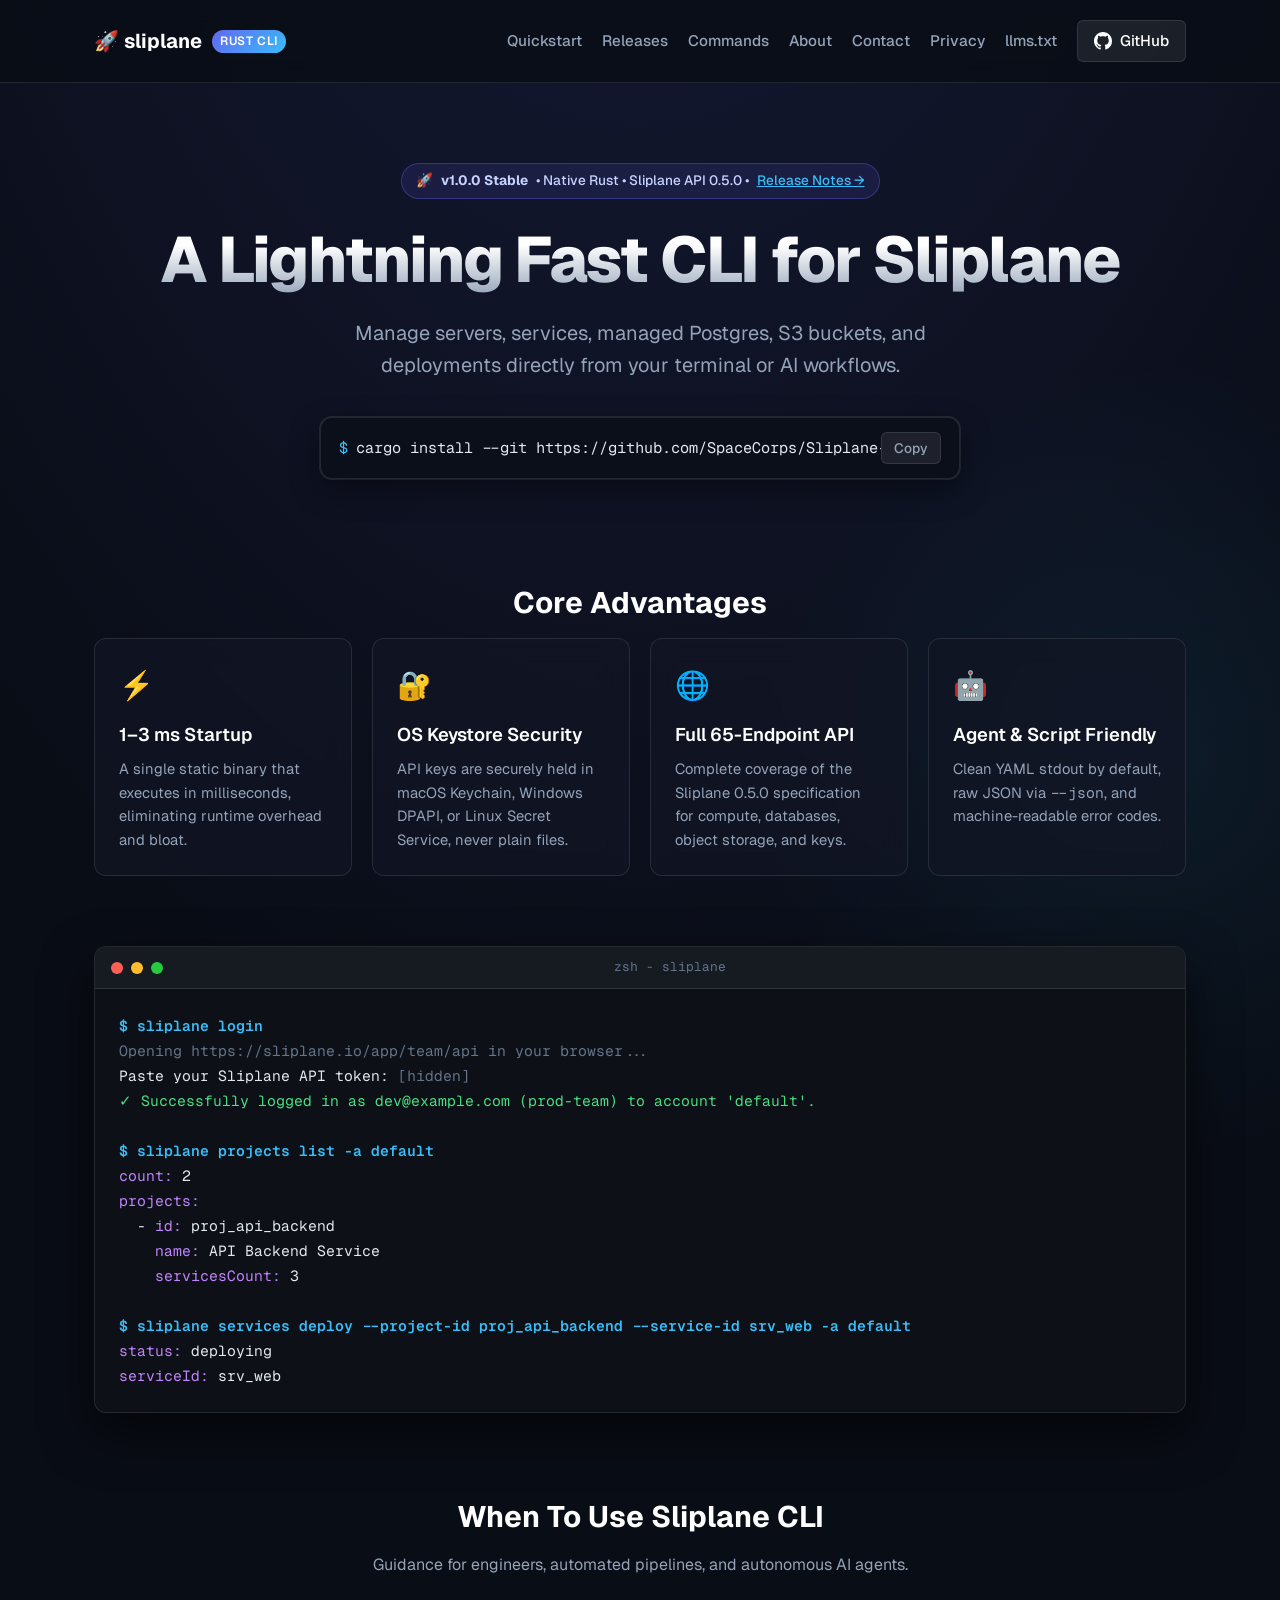
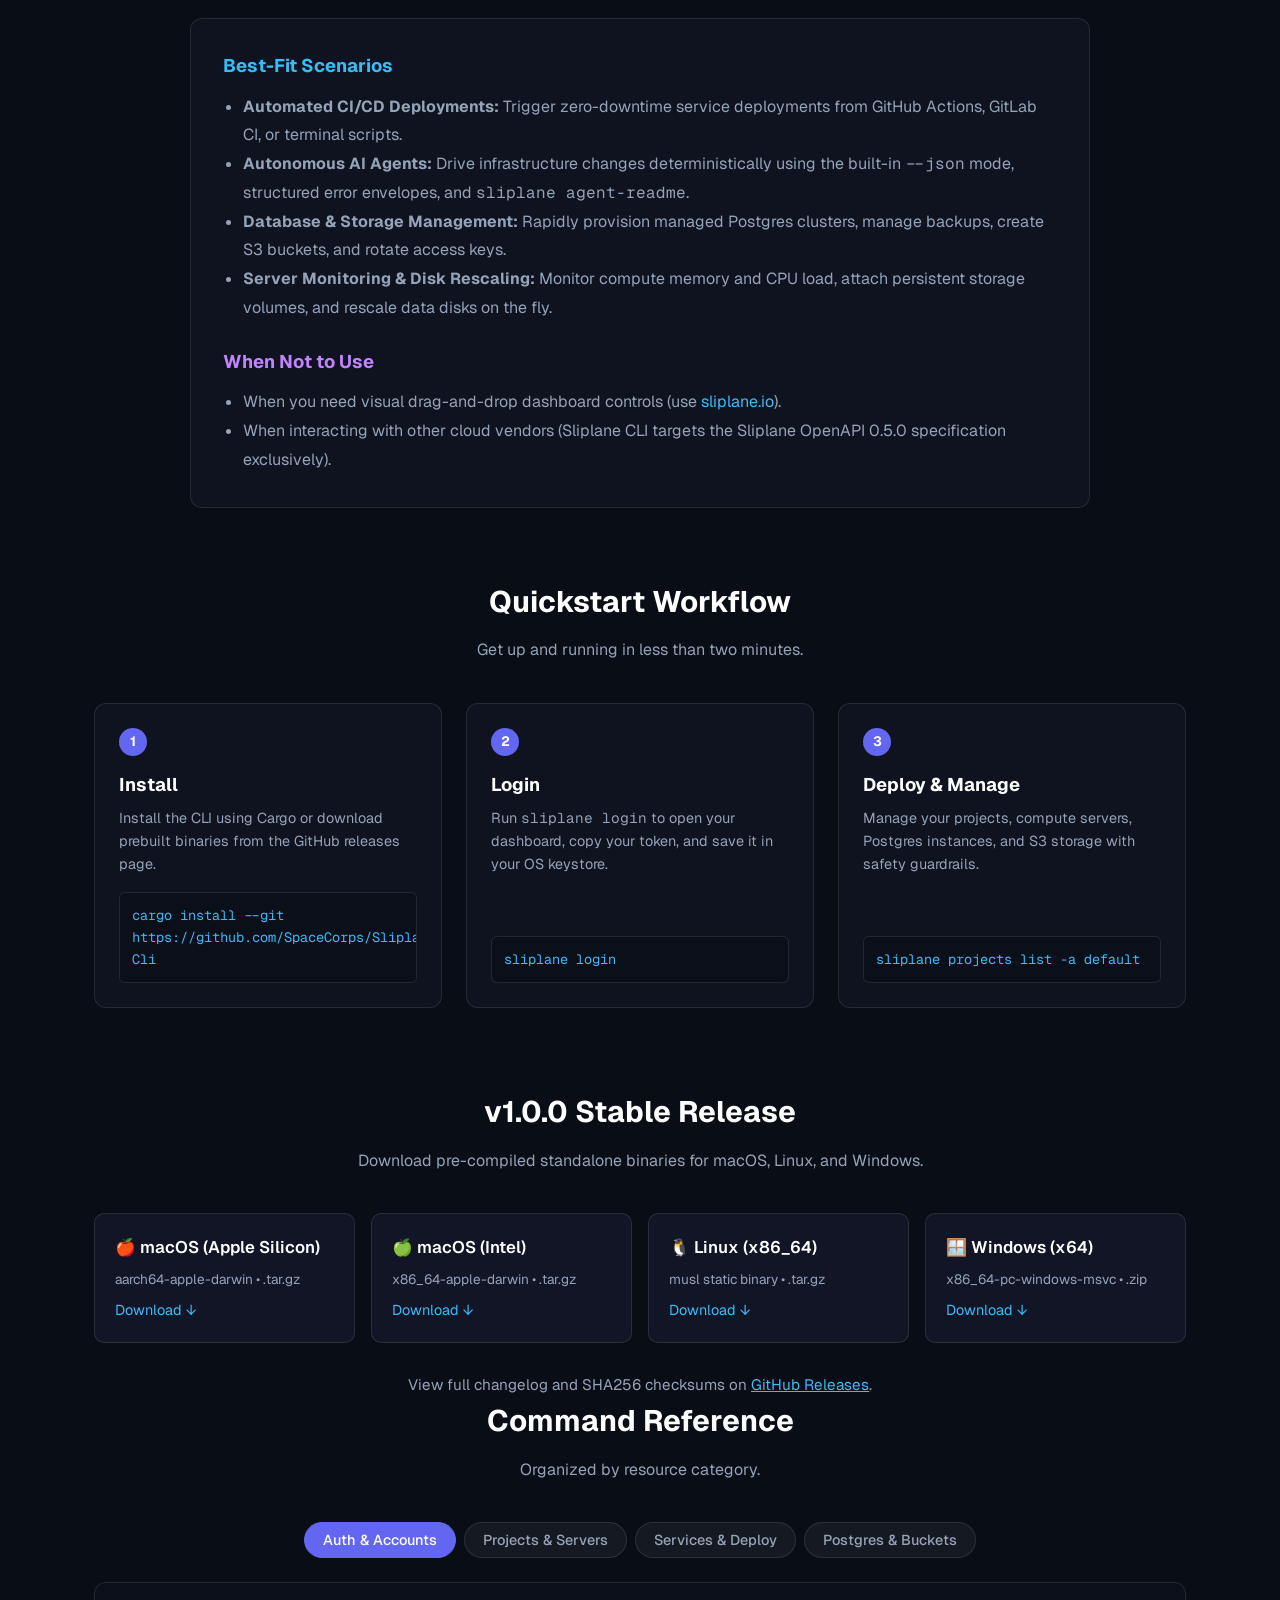
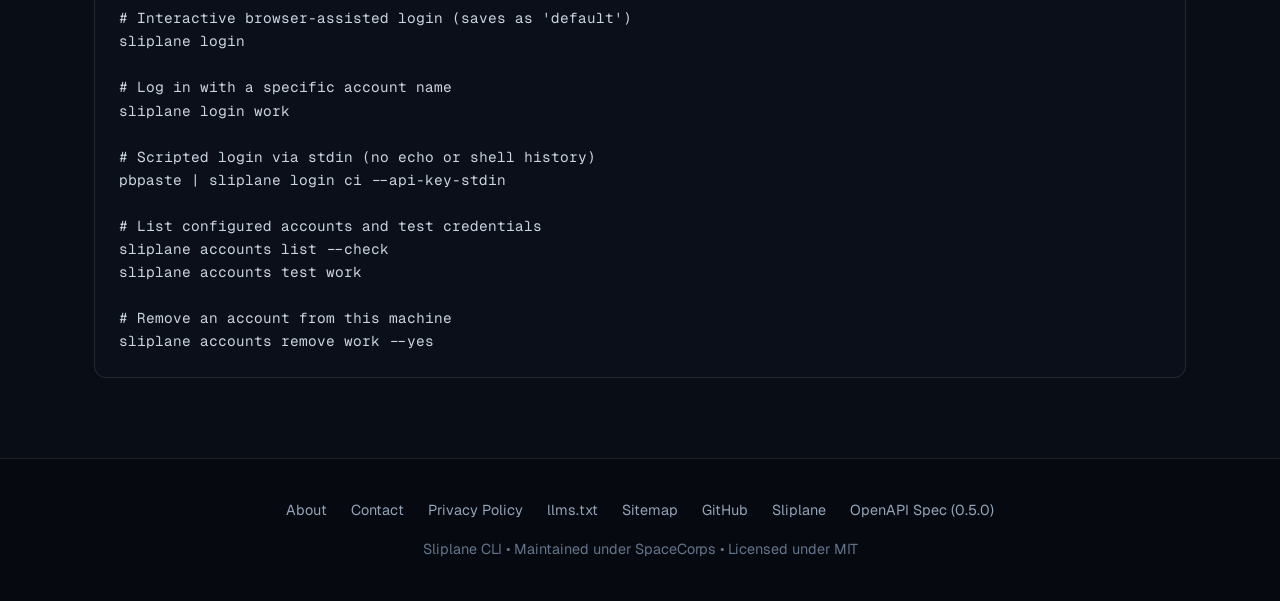
==== commit d85e568d: "fix(typography): restore modern Geist/Inter font stack and electric indigo theme" ====
--- a/docs/index.html
+++ b/docs/index.html
@@ -91,29 +91,32 @@
     ]
   }
   </script>
-  <!-- SpaceCorps Design System Tokens & UI Components -->
+  <!-- SpaceCorps Design System Tokens & UI Components -->  <!-- Fonts -->
+  <link rel="preconnect" href="https://fonts.googleapis.com">
+  <link rel="preconnect" href="https://fonts.gstatic.com" crossorigin>
+  <link href="https://fonts.googleapis.com/css2?family=Geist:wght@400;500;600;700;800;900&family=Geist+Mono:wght@400;500;600;700&family=Inter:wght@400;500;600;700;800;900&display=swap" rel="stylesheet">
   <link rel="stylesheet" href="tokens.css">
   <style>
     :root {
-      --bg: var(--background);
-      --bg-card: rgba(18, 18, 21, 0.75);
-      --bg-card-hover: rgba(28, 28, 35, 0.9);
-      --border: var(--border);
-      --border-accent: rgba(0, 204, 146, 0.35);
-      --text: var(--foreground);
-      --text-muted: var(--muted-foreground);
-      --text-dim: #71717a;
-      --primary: var(--ivy-green);
-      --primary-hover: #00e6a5;
-      --primary-glow: rgba(0, 204, 146, 0.25);
-      --accent: var(--cyan);
+      --bg: #090d16;
+      --bg-card: rgba(18, 22, 36, 0.75);
+      --bg-card-hover: rgba(28, 35, 58, 0.85);
+      --border: rgba(255, 255, 255, 0.1);
+      --border-accent: rgba(99, 102, 241, 0.35);
+      --text: #f1f5f9;
+      --text-muted: #94a3b8;
+      --text-dim: #64748b;
+      --primary: #6366f1;
+      --primary-hover: #4f46e5;
+      --primary-glow: rgba(99, 102, 241, 0.35);
+      --accent: #38bdf8;
       --accent-glow: rgba(56, 189, 248, 0.2);
-      --success: var(--ivy-green);
-      --code-bg: #050507;
-      --radius: var(--radius-boxes, 8px);
-      --radius-sm: var(--radius-selectors, 4px);
-      --font-sans: var(--font-sans);
-      --font-mono: var(--font-mono);
+      --success: #10b981;
+      --code-bg: #0d1117;
+      --radius: 12px;
+      --radius-sm: 8px;
+      --font-sans: "Geist", "Inter", -apple-system, BlinkMacSystemFont, "Segoe UI", Roboto, "Helvetica Neue", Arial, sans-serif;
+      --font-mono: "Geist Mono", ui-monospace, SFMono-Regular, Menlo, Monaco, Consolas, "Liberation Mono", monospace;
     }
 
     * {
@@ -132,7 +135,7 @@
       display: flex;
       flex-direction: column;
       background-image: 
-        radial-gradient(ellipse 80% 50% at 50% -20%, rgba(0, 204, 146, 0.15), transparent),
+        radial-gradient(ellipse 80% 50% at 50% -20%, rgba(99, 102, 241, 0.18), transparent),
         radial-gradient(circle 400px at 90% 20%, rgba(56, 189, 248, 0.08), transparent);
     }
 
@@ -230,9 +233,9 @@
       gap: 8px;
       padding: 6px 14px;
       border-radius: 9999px;
-      background: rgba(0, 204, 146, 0.1);
+      background: rgba(99, 102, 241, 0.12);
       border: 1px solid var(--border-accent);
-      color: var(--ivy-green);
+      color: #c7d2fe;
       font-size: 0.85rem;
       font-weight: 500;
       margin-bottom: 24px;
--- a/docs/tokens.css
+++ b/docs/tokens.css
@@ -2,6 +2,8 @@
  * Sourced directly from @spacecorps/components (SpaceCorps/storybook)
  * WCAG AA Contrast Audited & Standardized Across All SpaceCorps Web Properties
  */
+
+@import url('https://fonts.googleapis.com/css2?family=Geist:wght@400;500;600;700;800;900&family=Geist+Mono:wght@400;500;600;700&family=Inter:wght@400;500;600;700;800;900&display=swap');
 
 :root {
   --background: #ffffff;
@@ -10,23 +12,25 @@
   --card-foreground: #09090b;
   --popover: #ffffff;
   --popover-foreground: #09090b;
-  --primary: #18181b;
-  --primary-foreground: #fafafa;
+  --primary: #6366f1;
+  --primary-hover: #4f46e5;
+  --primary-foreground: #ffffff;
+  --primary-glow: rgba(99, 102, 241, 0.3);
   --secondary: #f4f4f5;
   --secondary-foreground: #18181b;
   --muted: #f4f4f5;
   --muted-foreground: #64646b;
-  --accent: #f4f4f5;
-  --accent-foreground: #18181b;
+  --accent: #38bdf8;
+  --accent-foreground: #ffffff;
   --destructive: #ef4444;
-  --destructive-foreground: #000000;
-  --success: #22c55e;
-  --success-foreground: #000000;
+  --destructive-foreground: #ffffff;
+  --success: #10b981;
+  --success-foreground: #ffffff;
   --warning: #f59e0b;
   --warning-foreground: #000000;
   --info: #3b82f6;
-  --info-foreground: #000000;
-  --cyan: #0369a1;
+  --info-foreground: #ffffff;
+  --cyan: #38bdf8;
   --purple: #7e22ce;
   --pink: #be185d;
   --violet: #6d28d9;
@@ -74,10 +78,10 @@
   --fuchsia-foreground: #ffffff;
   --rose: #be123c;
   --rose-foreground: #ffffff;
-  --cyan-foreground: #ffffff;
-  --purple-foreground: #ffffff;
-  --pink-foreground: #ffffff;
-  --violet-foreground: #ffffff;
+
+  /* Typography */
+  --font-sans: "Geist", "Inter", -apple-system, BlinkMacSystemFont, "Segoe UI", Roboto, "Helvetica Neue", Arial, sans-serif;
+  --font-mono: "Geist Mono", ui-monospace, SFMono-Regular, Menlo, Monaco, Consolas, "Liberation Mono", monospace;
 
   /* Letter spacing base */
   --tracking-normal: 0em;
@@ -94,16 +98,14 @@
 
   --border: #e4e4e7;
   --input: #e4e4e7;
-  --ring: #18181b;
-  --radius: 0.5rem;
-  --radius-boxes: 8px;
-  --radius-fields: 6px;
-  --radius-selectors: 4px;
+  --ring: #6366f1;
+  --radius: 10px;
+  --radius-boxes: 10px;
+  --radius-fields: 8px;
+  --radius-selectors: 6px;
   --shadow-boxes: 0 1px 3px 0 rgb(0 0 0 / 0.1), 0 1px 2px -1px rgb(0 0 0 / 0.1);
   --shadow-fields: 0 1px 2px 0 rgb(0 0 0 / 0.05);
   --shadow-selectors: 0 1px 2px 0 rgb(0 0 0 / 0.05);
-  --font-sans: "Geist Variable", "Geist", "Geist Sans", -apple-system, BlinkMacSystemFont, "Segoe UI", Roboto, sans-serif;
-  --font-mono: "Geist Mono Variable", "Geist Mono", ui-monospace, SFMono-Regular, Menlo, Monaco, Consolas, monospace;
 
   /* Aliases for convenience & backward compatibility */
   --bg: var(--background);
@@ -112,8 +114,7 @@
   --text-dim: #71717a;
   --bg-card: var(--card);
   --bg-card-hover: rgba(0, 0, 0, 0.04);
-  --border-accent: rgba(0, 204, 146, 0.35);
-  --primary-glow: rgba(0, 204, 146, 0.25);
+  --border-accent: rgba(99, 102, 241, 0.35);
   --accent-glow: rgba(56, 189, 248, 0.2);
   --code-bg: #f4f4f5;
   --radius-sm: var(--radius-selectors);
@@ -124,97 +125,55 @@
 .dark,
 [data-theme="dark"],
 html:not([data-theme="light"]) {
-  --background: #09090b;
-  --foreground: #fafafa;
-  --card: #121215;
-  --card-foreground: #fafafa;
-  --popover: #09090b;
-  --popover-foreground: #fafafa;
-  --primary: #fafafa;
-  --primary-foreground: #18181b;
-  --secondary: #27272a;
-  --secondary-foreground: #fafafa;
-  --muted: #27272a;
-  --muted-foreground: #a1a1aa;
-  --accent: #27272a;
-  --accent-foreground: #fafafa;
-  --destructive: #7f1d1d;
-  --destructive-foreground: #fafafa;
-  --success: #15803d;
+  --background: #090d16;
+  --foreground: #f1f5f9;
+  --card: #121624;
+  --card-foreground: #f1f5f9;
+  --popover: #0e1320;
+  --popover-foreground: #f1f5f9;
+  --primary: #6366f1;
+  --primary-hover: #4f46e5;
+  --primary-foreground: #ffffff;
+  --primary-glow: rgba(99, 102, 241, 0.35);
+  --secondary: #1a2236;
+  --secondary-foreground: #f1f5f9;
+  --muted: #1e263d;
+  --muted-foreground: #94a3b8;
+  --accent: #38bdf8;
+  --accent-foreground: #ffffff;
+  --destructive: #ef4444;
+  --destructive-foreground: #ffffff;
+  --success: #10b981;
   --success-foreground: #ffffff;
-  --warning: #b45309;
-  --warning-foreground: #ffffff;
-  --info: #1d4ed8;
+  --warning: #f59e0b;
+  --warning-foreground: #000000;
+  --info: #38bdf8;
   --info-foreground: #ffffff;
   --cyan: #38bdf8;
-  --purple: #c084fc;
+  --purple: #818cf8;
   --pink: #f472b6;
   --violet: #a78bfa;
 
-  /* Named palette colors */
-  --ivy-green: #00cc92;
-  --ivy-green-foreground: #000000;
-  --slate: #94a3b8;
-  --slate-foreground: #000000;
-  --gray: #9ca3af;
-  --gray-foreground: #000000;
-  --zinc: #a1a1aa;
-  --zinc-foreground: #000000;
-  --neutral: #a3a3a3;
-  --neutral-foreground: #000000;
-  --stone: #a8a29e;
-  --stone-foreground: #000000;
-  --black: #000000;
-  --black-foreground: #ffffff;
-  --white: #ffffff;
-  --white-foreground: #000000;
-  --red: #f87171;
-  --red-foreground: #000000;
-  --orange: #fb923c;
-  --orange-foreground: #000000;
-  --amber: #fbbf24;
-  --amber-foreground: #000000;
-  --yellow: #facc15;
-  --yellow-foreground: #000000;
-  --lime: #a3e635;
-  --lime-foreground: #000000;
-  --green: #4ade80;
-  --green-foreground: #000000;
-  --emerald: #34d399;
-  --emerald-foreground: #000000;
-  --teal: #2dd4bf;
-  --teal-foreground: #000000;
-  --sky: #38bdf8;
-  --sky-foreground: #000000;
-  --blue: #60a5fa;
-  --blue-foreground: #000000;
-  --indigo: #818cf8;
-  --indigo-foreground: #000000;
-  --fuchsia: #e879f9;
-  --fuchsia-foreground: #000000;
-  --rose: #fb7185;
-  --rose-foreground: #000000;
-  --cyan-foreground: #000000;
-  --purple-foreground: #000000;
-  --pink-foreground: #000000;
-  --violet-foreground: #000000;
-
-  --border: #27272a;
-  --input: #27272a;
-  --ring: #d4d4d8;
+  --border: rgba(255, 255, 255, 0.1);
+  --input: rgba(255, 255, 255, 0.12);
+  --ring: #6366f1;
 
   /* Aliases */
-  --bg: #09090b;
-  --text: #fafafa;
-  --text-muted: #a1a1aa;
-  --text-dim: #71717a;
-  --bg-card: rgba(18, 18, 21, 0.75);
-  --bg-card-hover: rgba(28, 28, 35, 0.9);
-  --border-accent: rgba(0, 204, 146, 0.35);
-  --primary-glow: rgba(0, 204, 146, 0.25);
+  --bg: #090d16;
+  --text: #f1f5f9;
+  --text-muted: #94a3b8;
+  --text-dim: #64748b;
+  --bg-card: rgba(18, 22, 36, 0.75);
+  --bg-card-hover: rgba(28, 35, 58, 0.85);
+  --border-accent: rgba(99, 102, 241, 0.35);
   --accent-glow: rgba(56, 189, 248, 0.2);
-  --code-bg: #050507;
+  --code-bg: #0b0f19;
   --radius-sm: var(--radius-selectors);
+}
+
+/* Base Typography Enforcement */
+html, body, button, input, select, textarea {
+  font-family: var(--font-sans);
 }
 
 /* ==========================================================================
@@ -223,22 +182,24 @@
 
 /* ---------- TUI Badges ---------- */
 .tui-badge {
-  --tui-fg: var(--foreground, #ffffff);
-  --tui-muted-bg: var(--muted, #27272a);
+  --tui-fg: #f1f5f9;
+  --tui-muted-bg: rgba(99, 102, 241, 0.15);
   display: inline-flex;
   align-items: center;
   justify-content: center;
   gap: 4px;
-  padding: 2px 6px;
-  border: 0.5px solid transparent;
-  border-radius: var(--radius-selectors, 4px);
+  padding: 3px 8px;
+  border: 1px solid rgba(99, 102, 241, 0.35);
+  border-radius: var(--radius-selectors, 6px);
   background: var(--tui-muted-bg);
-  color: var(--tui-fg);
+  color: #a5b4fc;
   font-family: var(--font-mono);
   font-size: 11px;
-  font-weight: 500;
+  font-weight: 600;
   line-height: 13px;
   white-space: nowrap;
+  letter-spacing: 0.04em;
+  text-transform: uppercase;
 }
 
 .tui-badge--count {
@@ -249,30 +210,30 @@
 
 .tui-badge[data-kind="project"],
 .tui-badge-project {
-  background: color-mix(in srgb, var(--info, #1e3a6d) 28%, var(--card, #000000));
-  color: color-mix(in srgb, var(--info, #bcd6ff) 40%, var(--foreground, #ffffff));
-  border-color: color-mix(in srgb, var(--info, #38bdf8) 35%, transparent);
+  background: rgba(99, 102, 241, 0.15);
+  color: #a5b4fc;
+  border-color: rgba(99, 102, 241, 0.35);
 }
 
 .tui-badge[data-kind="success"],
 .tui-badge-success {
-  background: color-mix(in srgb, var(--ivy-green) 20%, var(--card, #000000));
-  color: var(--ivy-green);
-  border-color: color-mix(in srgb, var(--ivy-green) 35%, transparent);
+  background: rgba(16, 185, 129, 0.15);
+  color: #34d399;
+  border-color: rgba(16, 185, 129, 0.35);
 }
 
 .tui-badge[data-kind="warning"],
 .tui-badge-warning {
-  background: color-mix(in srgb, var(--warning) 25%, var(--card, #000000));
+  background: rgba(245, 158, 11, 0.15);
   color: #fbbf24;
-  border-color: color-mix(in srgb, var(--warning) 35%, transparent);
+  border-color: rgba(245, 158, 11, 0.35);
 }
 
 .tui-badge[data-kind="danger"],
 .tui-badge-danger {
-  background: color-mix(in srgb, var(--destructive) 25%, var(--card, #000000));
+  background: rgba(239, 68, 68, 0.15);
   color: #f87171;
-  border-color: color-mix(in srgb, var(--destructive) 35%, transparent);
+  border-color: rgba(239, 68, 68, 0.35);
 }
 
 /* ---------- TUI Keyboard Hints ---------- */
@@ -286,13 +247,13 @@
 
 .tui-kbd--boxed,
 kbd.tui-kbd {
-  height: 18px;
-  min-width: 18px;
+  height: 20px;
+  min-width: 20px;
   justify-content: center;
-  padding: 0 5px;
+  padding: 0 6px;
   border: 1px solid var(--border);
   border-radius: 4px;
-  background: color-mix(in srgb, var(--muted) 50%, transparent);
+  background: rgba(255, 255, 255, 0.06);
   color: var(--foreground);
   font-size: 11px;
   line-height: 1;
@@ -309,18 +270,18 @@
 }
 
 .tui-dot--success {
-  background: var(--ivy-green);
-  box-shadow: 0 0 8px rgba(0, 204, 146, 0.4);
+  background: var(--success);
+  box-shadow: 0 0 8px rgba(16, 185, 129, 0.5);
 }
 
 .tui-dot--warning {
   background: var(--warning);
-  box-shadow: 0 0 8px rgba(245, 158, 11, 0.4);
+  box-shadow: 0 0 8px rgba(245, 158, 11, 0.5);
 }
 
 .tui-dot--danger {
   background: var(--destructive);
-  box-shadow: 0 0 8px rgba(239, 68, 68, 0.4);
+  box-shadow: 0 0 8px rgba(239, 68, 68, 0.5);
 }
 
 .tui-status {
@@ -334,7 +295,7 @@
 
 /* ---------- Tooltips ---------- */
 .tui-tooltip-content {
-  border-radius: var(--radius-selectors, 4px);
+  border-radius: var(--radius-selectors, 6px);
   border: 1px solid var(--border);
   background: var(--card);
   color: var(--foreground);
@@ -342,7 +303,7 @@
   font-size: 12px;
   line-height: 16px;
   font-weight: 500;
-  box-shadow: 0 4px 12px rgba(0, 0, 0, 0.5);
+  box-shadow: 0 4px 16px rgba(0, 0, 0, 0.6);
 }
 
 /* ---------- Standard SpaceCorps Buttons ---------- */
@@ -352,11 +313,11 @@
   justify-content: center;
   gap: 8px;
   white-space: nowrap;
-  border-radius: var(--radius-fields, 6px);
+  border-radius: var(--radius-fields, 8px);
   font-family: var(--font-sans);
   font-weight: 600;
   font-size: 0.95rem;
-  padding: 10px 20px;
+  padding: 11px 22px;
   transition: all 0.15s ease;
   cursor: pointer;
   text-decoration: none;
@@ -364,28 +325,28 @@
 }
 
 .btn-primary {
-  background: var(--ivy-green);
-  color: #000000;
-  border-color: var(--ivy-green);
-  box-shadow: 0 2px 12px rgba(0, 204, 146, 0.3);
+  background: var(--primary);
+  color: var(--primary-foreground);
+  border-color: var(--primary);
+  box-shadow: 0 4px 20px var(--primary-glow);
 }
 
 .btn-primary:hover {
-  background: #00e6a5;
-  color: #000000;
+  background: var(--primary-hover);
+  color: #ffffff;
   transform: translateY(-1px);
-  box-shadow: 0 4px 16px rgba(0, 204, 146, 0.4);
+  box-shadow: 0 6px 24px rgba(99, 102, 241, 0.5);
 }
 
 .btn-secondary {
-  background: rgba(39, 39, 42, 0.6);
-  border: 1px solid var(--border);
-  color: var(--foreground);
+  background: rgba(22, 27, 46, 0.8);
+  border: 1px solid var(--border);
+  color: #ffffff;
   backdrop-filter: blur(8px);
 }
 
 .btn-secondary:hover {
-  background: rgba(63, 63, 70, 0.7);
+  background: rgba(30, 38, 66, 0.9);
   border-color: rgba(255, 255, 255, 0.25);
   color: #ffffff;
 }
@@ -402,9 +363,9 @@
 }
 
 .btn-sm {
-  padding: 6px 12px;
+  padding: 6px 14px;
   font-size: 0.85rem;
-  border-radius: var(--radius-selectors, 4px);
+  border-radius: var(--radius-selectors, 6px);
 }
 
 /* ---------- Standard SpaceCorps Cards ---------- */
@@ -413,7 +374,7 @@
 .stat-card {
   background: var(--bg-card);
   border: 1px solid var(--border);
-  border-radius: var(--radius-boxes, 8px);
+  border-radius: var(--radius-boxes, 10px);
   padding: 24px;
   backdrop-filter: blur(12px);
   transition: all 0.2s ease;
@@ -449,14 +410,14 @@
 .terminal-box {
   background: var(--code-bg);
   border: 1px solid var(--border);
-  border-radius: var(--radius-boxes, 8px);
+  border-radius: var(--radius-boxes, 10px);
   overflow: hidden;
 }
 
 .terminal-header {
   background: rgba(255, 255, 255, 0.03);
   border-bottom: 1px solid var(--border);
-  padding: 8px 16px;
+  padding: 10px 16px;
   display: flex;
   align-items: center;
   justify-content: space-between;
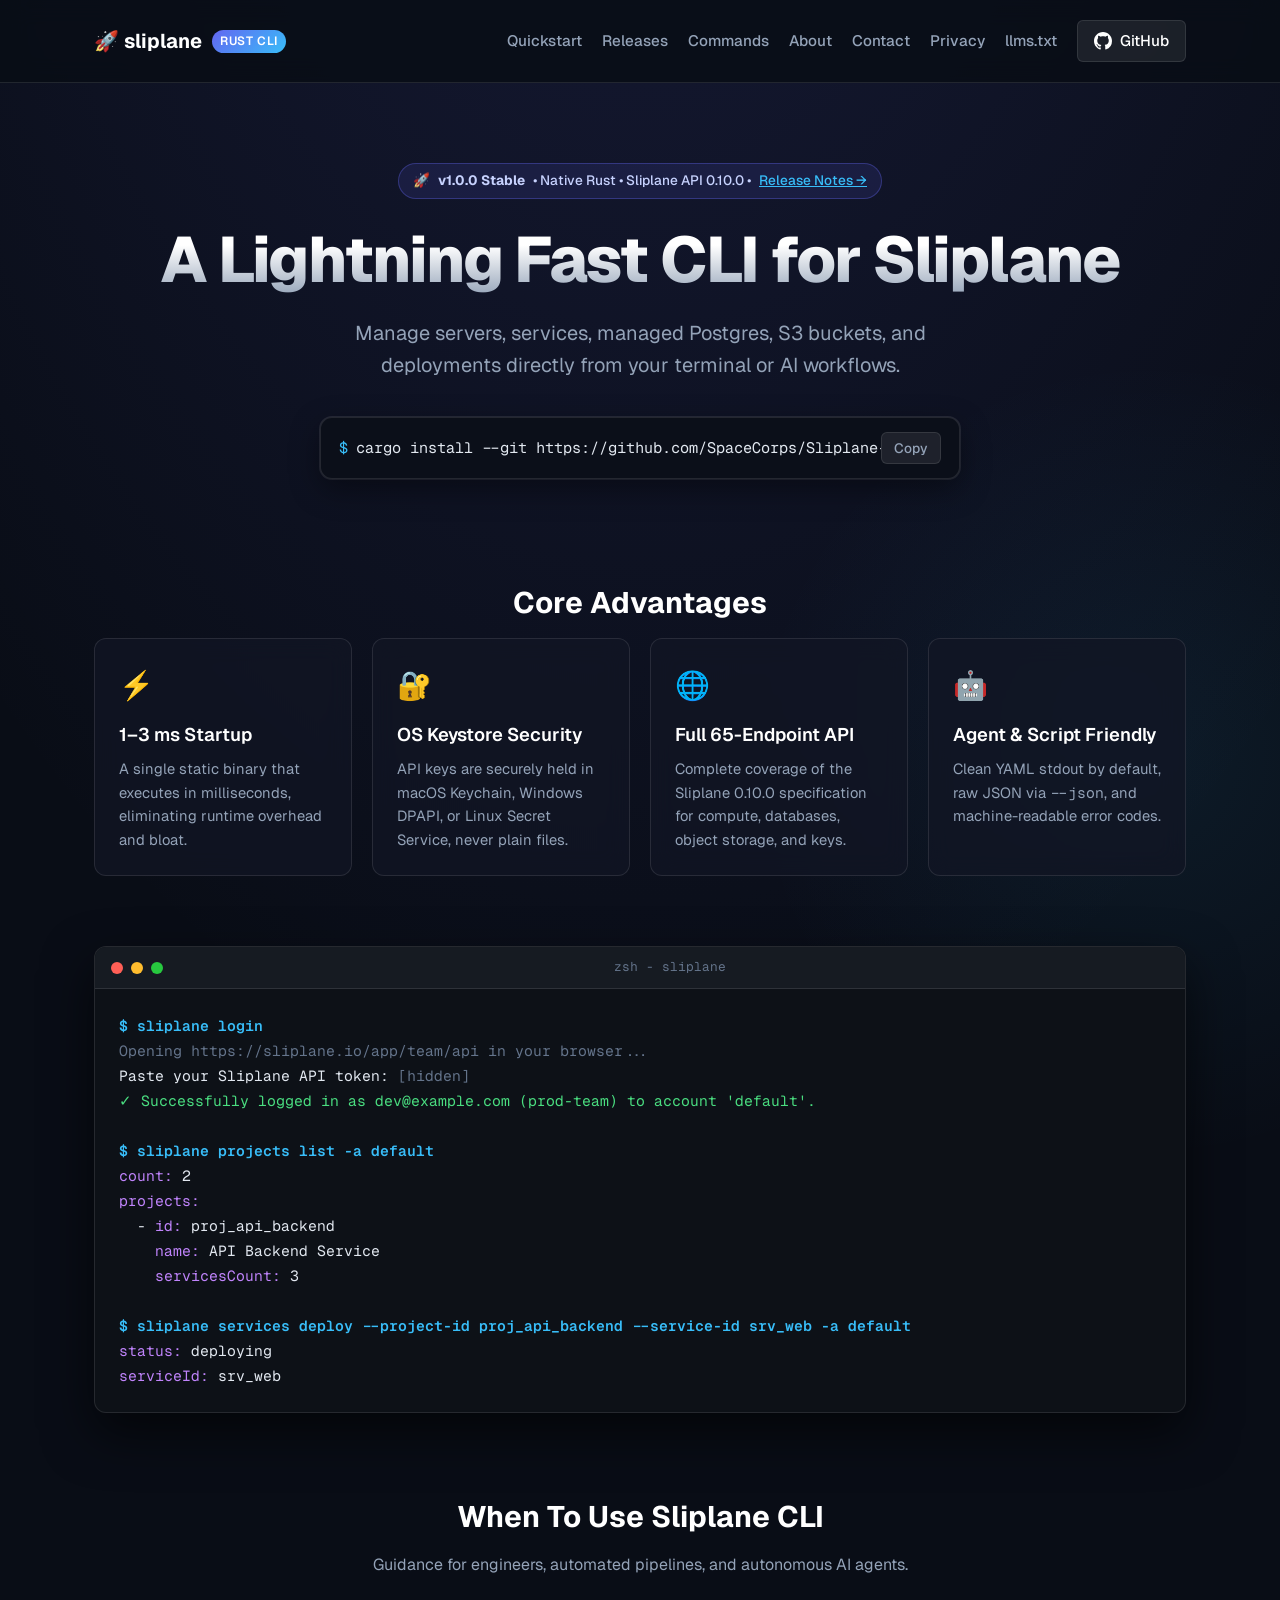
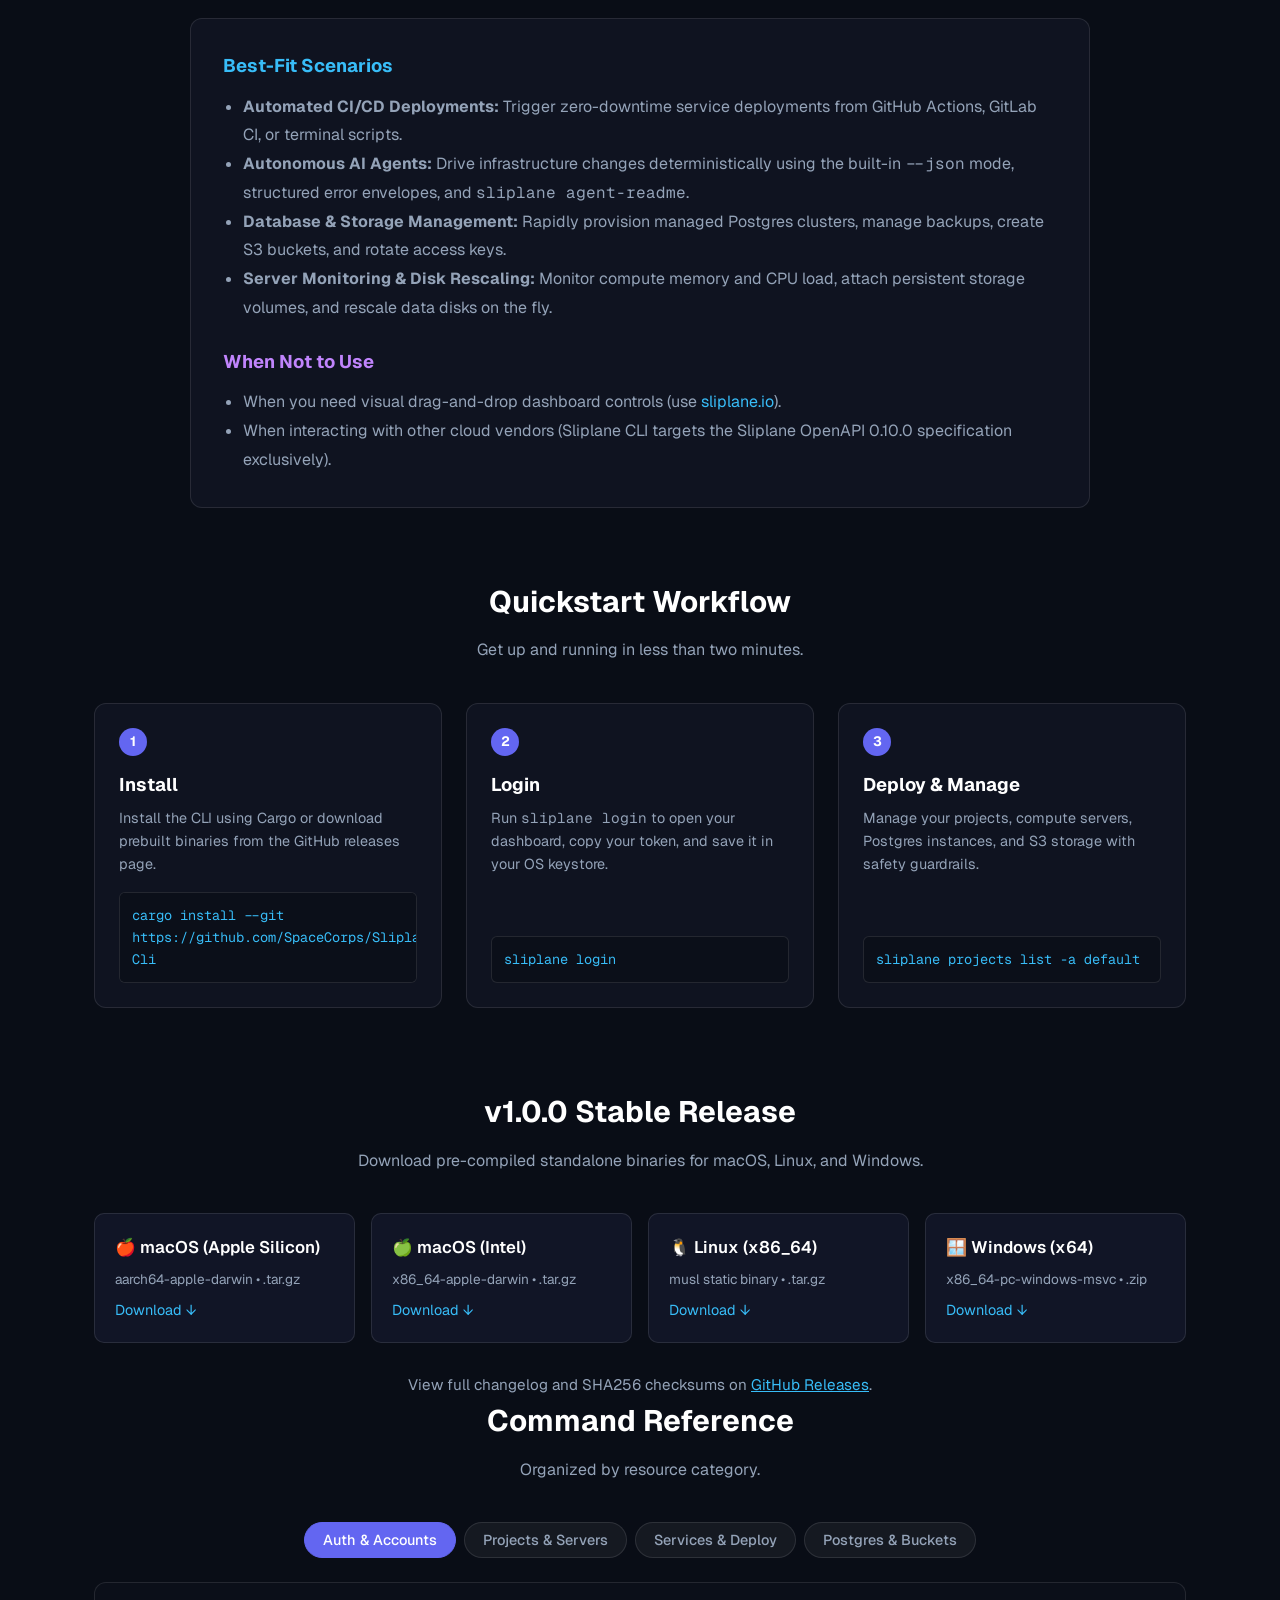
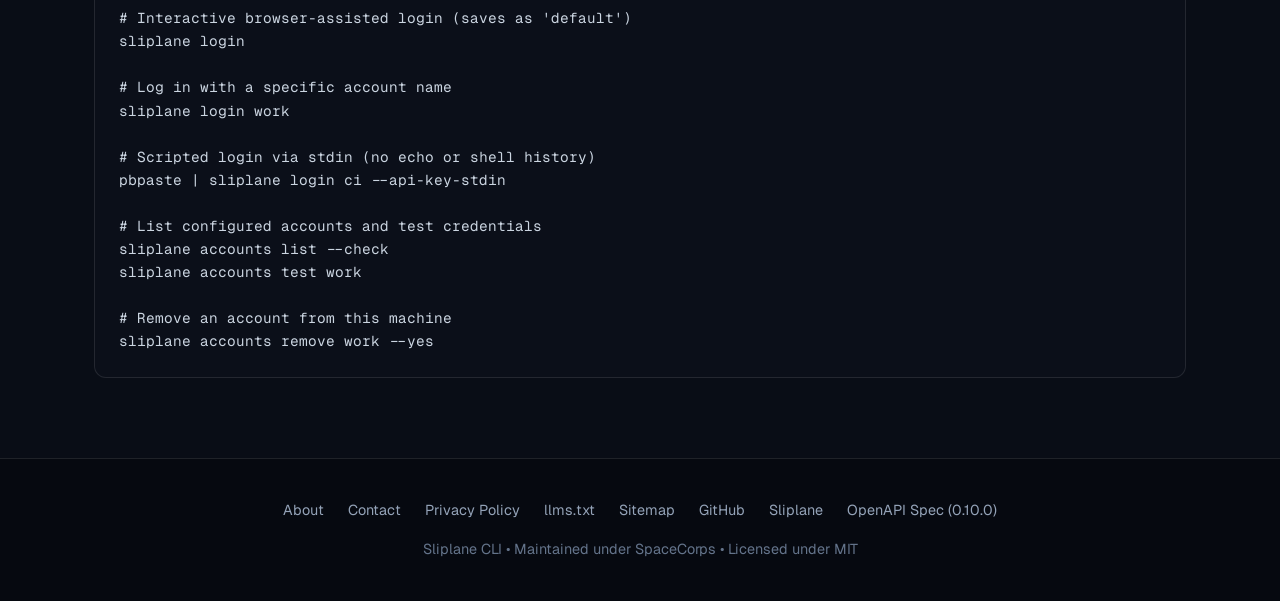
==== commit 2f53405a: "docs: document API 0.10.0 commands, token scopes and the merge-env guard README, AGENTS.md and the P" ====
--- a/docs/index.html
+++ b/docs/index.html
@@ -16,7 +16,7 @@
   <meta property="og:type" content="website">
   <meta property="og:url" content="https://spacecorps.github.io/Sliplane-Cli/">
   <meta property="og:title" content="Sliplane CLI | Fast Native CLI for Sliplane in Rust">
-  <meta property="og:description" content="A blazing fast native command-line tool and agent interface for the Sliplane API (65 endpoints), written in Rust.">
+  <meta property="og:description" content="A blazing fast native command-line tool and agent interface for the Sliplane API (77 endpoints), written in Rust.">
   <meta property="og:image" content="https://spacecorps.github.io/Sliplane-Cli/og-image.png">
   <meta property="og:image:width" content="1200">
   <meta property="og:image:height" content="630">
@@ -28,7 +28,7 @@
   <meta name="twitter:card" content="summary_large_image">
   <meta name="twitter:url" content="https://spacecorps.github.io/Sliplane-Cli/">
   <meta name="twitter:title" content="Sliplane CLI | Fast Native CLI for Sliplane in Rust">
-  <meta name="twitter:description" content="A blazing fast native command-line tool and agent interface for the Sliplane API (65 endpoints), written in Rust.">
+  <meta name="twitter:description" content="A blazing fast native command-line tool and agent interface for the Sliplane API (77 endpoints), written in Rust.">
   <meta name="twitter:image" content="https://spacecorps.github.io/Sliplane-Cli/og-image.png">
 
   <!-- AI Agents & Discovery -->
@@ -55,7 +55,7 @@
         "applicationCategory": "DeveloperApplication",
         "operatingSystem": "macOS, Linux, Windows",
         "url": "https://spacecorps.github.io/Sliplane-Cli/",
-        "description": "A blazing fast native command-line tool and agent interface for the Sliplane API (65 endpoints), written in Rust.",
+        "description": "A blazing fast native command-line tool and agent interface for the Sliplane API (77 endpoints), written in Rust.",
         "softwareVersion": "1.0.0",
         "downloadUrl": "https://github.com/SpaceCorps/Sliplane-Cli/releases/tag/v1.0.0",
         "license": "https://opensource.org/licenses/MIT",
@@ -566,7 +566,7 @@
 
     <!-- Hero -->
     <section class="hero">
-      <div class="pill">🚀 <strong>v1.0.0 Stable</strong> &bull; Native Rust &bull; Sliplane API 0.5.0 &bull; <a href="https://github.com/SpaceCorps/Sliplane-Cli/releases/tag/v1.0.0" style="color:#38bdf8;text-decoration:underline;">Release Notes &rarr;</a></div>
+      <div class="pill">🚀 <strong>v1.0.0 Stable</strong> &bull; Native Rust &bull; Sliplane API 0.10.0 &bull; <a href="https://github.com/SpaceCorps/Sliplane-Cli/releases/tag/v1.0.0" style="color:#38bdf8;text-decoration:underline;">Release Notes &rarr;</a></div>
       <h1>A Lightning Fast CLI for Sliplane</h1>
       <p>Manage servers, services, managed Postgres, S3 buckets, and deployments directly from your terminal or AI workflows.</p>
 
@@ -596,7 +596,7 @@
       <div class="feature-card">
         <div class="feature-icon">🌐</div>
         <h3>Full 65-Endpoint API</h3>
-        <p>Complete coverage of the Sliplane 0.5.0 specification for compute, databases, object storage, and keys.</p>
+        <p>Complete coverage of the Sliplane 0.10.0 specification for compute, databases, object storage, and keys.</p>
       </div>
 
       <div class="feature-card">
@@ -652,7 +652,7 @@
         <h3 style="color: #c084fc; font-size: 1.15rem; margin-bottom: 12px;">When Not to Use</h3>
         <ul style="margin-left: 20px; color: var(--text-muted); line-height: 1.8;">
           <li>When you need visual drag-and-drop dashboard controls (use <a href="https://sliplane.io">sliplane.io</a>).</li>
-          <li>When interacting with other cloud vendors (Sliplane CLI targets the Sliplane OpenAPI 0.5.0 specification exclusively).</li>
+          <li>When interacting with other cloud vendors (Sliplane CLI targets the Sliplane OpenAPI 0.10.0 specification exclusively).</li>
         </ul>
       </div>
     </section>
@@ -802,7 +802,7 @@
         <a href="sitemap.xml">Sitemap</a>
         <a href="https://github.com/SpaceCorps/Sliplane-Cli" target="_blank" rel="noopener noreferrer">GitHub</a>
         <a href="https://sliplane.io" target="_blank" rel="noopener noreferrer">Sliplane</a>
-        <a href="https://ctrl.sliplane.io/spec.json" target="_blank" rel="noopener noreferrer">OpenAPI Spec (0.5.0)</a>
+        <a href="https://ctrl.sliplane.io/spec.json" target="_blank" rel="noopener noreferrer">OpenAPI Spec (0.10.0)</a>
       </div>
       <p>Sliplane CLI &bull; Maintained under SpaceCorps &bull; Licensed under MIT</p>
     </div>
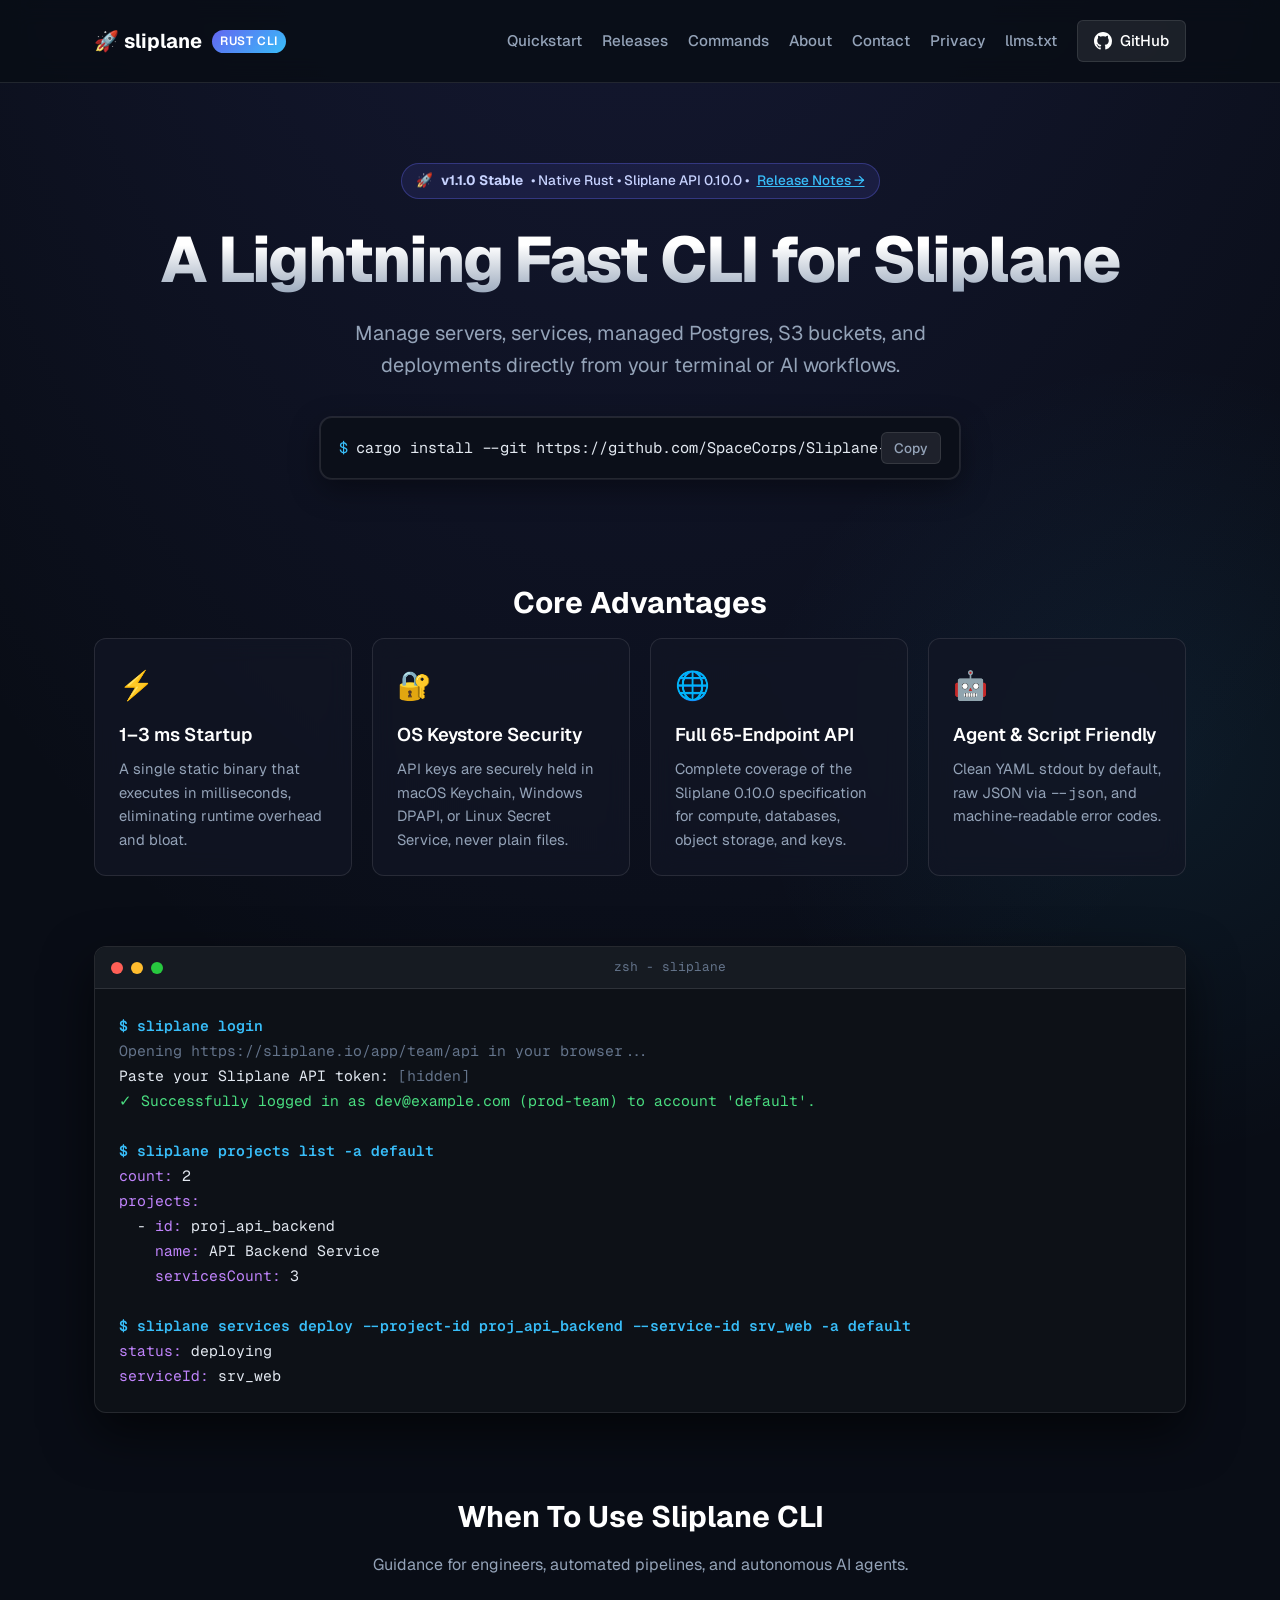
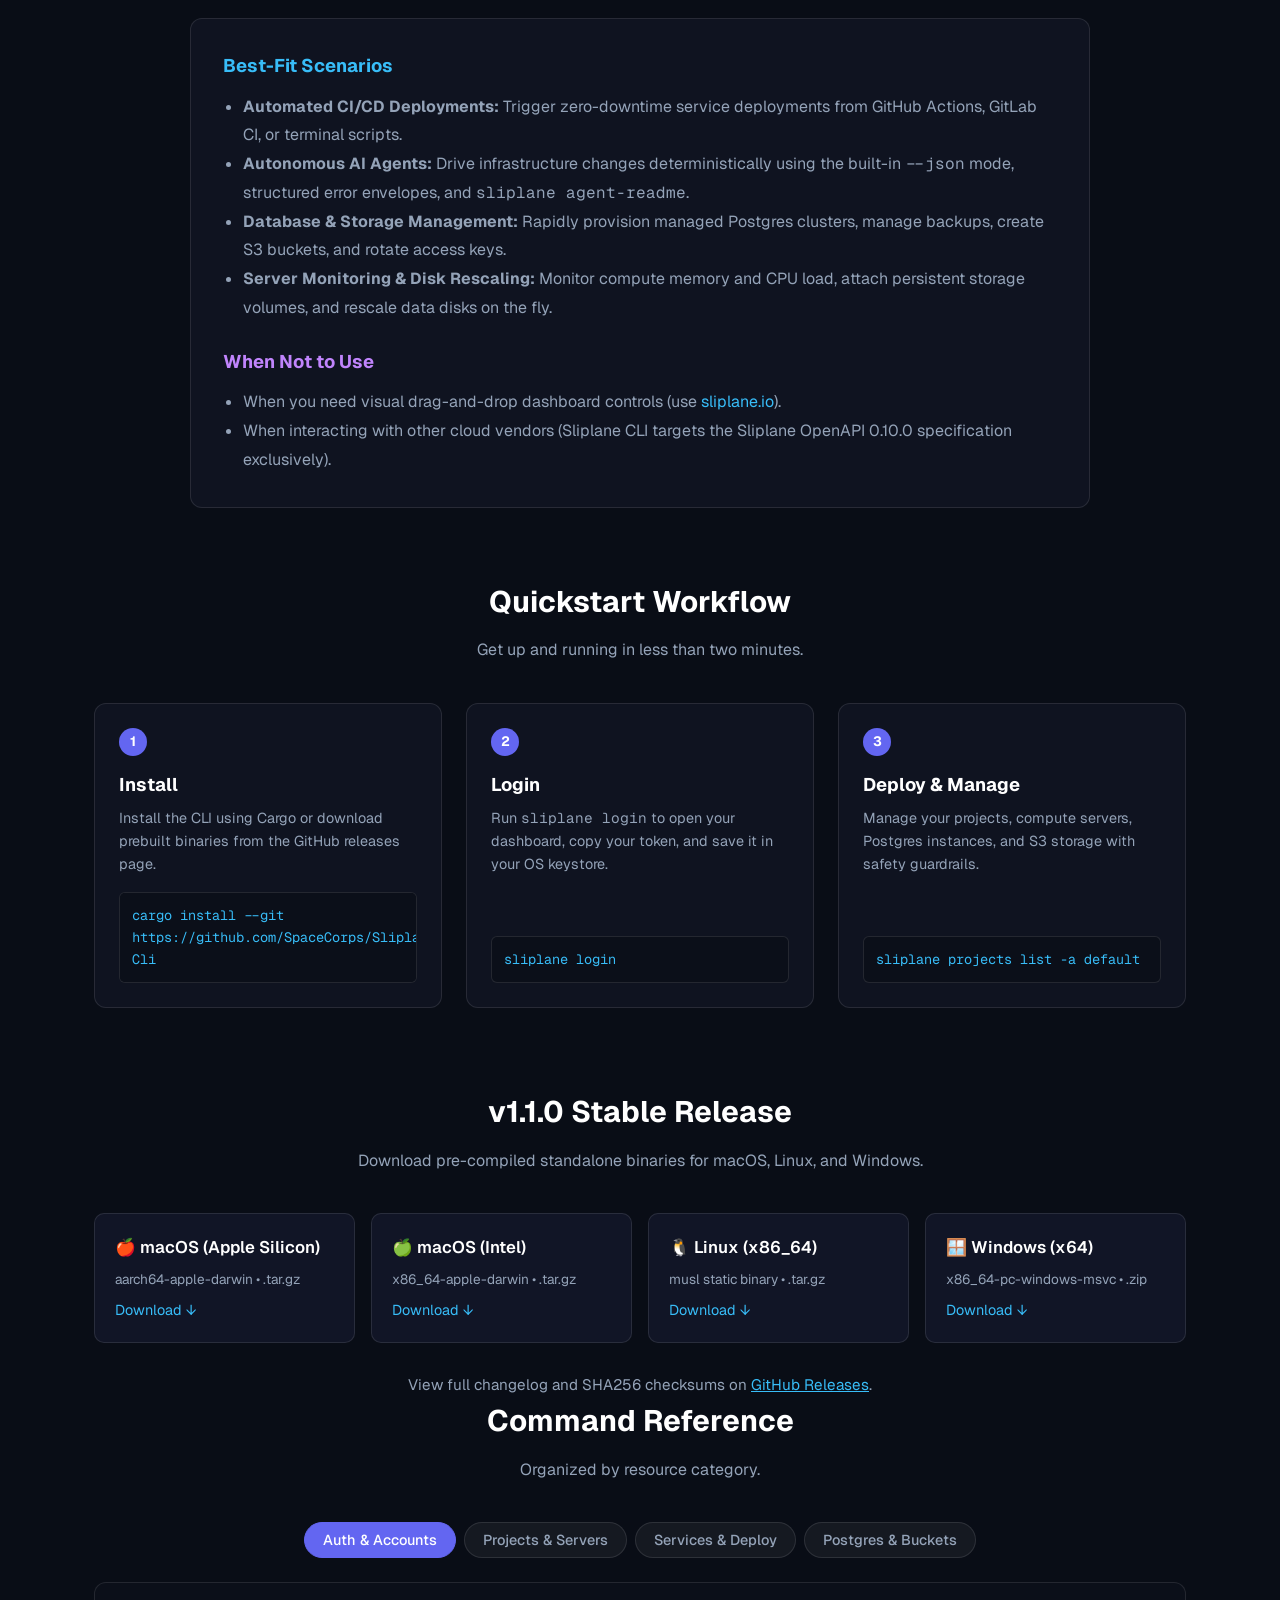
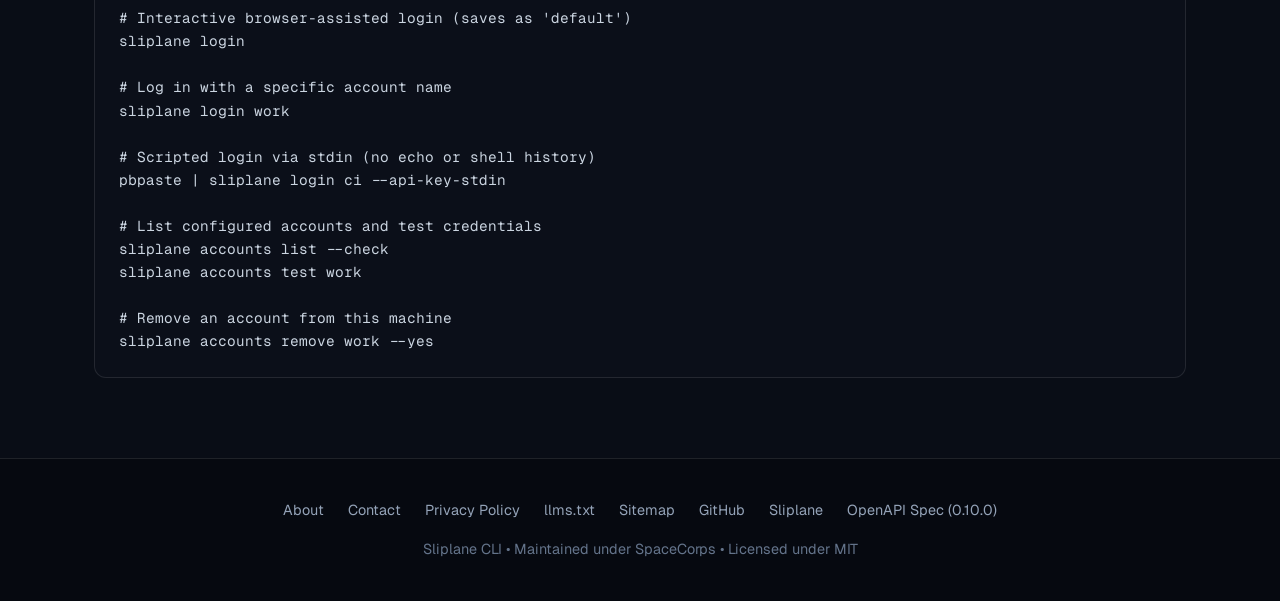
==== commit b3490fb9: "docs: point the download links at v1.1.0 Co-Authored-By: Claude Sonnet 5.5 <noreply@anthropic.com>" ====
--- a/docs/index.html
+++ b/docs/index.html
@@ -56,8 +56,8 @@
         "operatingSystem": "macOS, Linux, Windows",
         "url": "https://spacecorps.github.io/Sliplane-Cli/",
         "description": "A blazing fast native command-line tool and agent interface for the Sliplane API (77 endpoints), written in Rust.",
-        "softwareVersion": "1.0.0",
-        "downloadUrl": "https://github.com/SpaceCorps/Sliplane-Cli/releases/tag/v1.0.0",
+        "softwareVersion": "1.1.0",
+        "downloadUrl": "https://github.com/SpaceCorps/Sliplane-Cli/releases/tag/v1.1.0",
         "license": "https://opensource.org/licenses/MIT",
         "offers": {
           "@type": "Offer",
@@ -566,7 +566,7 @@
 
     <!-- Hero -->
     <section class="hero">
-      <div class="pill">🚀 <strong>v1.0.0 Stable</strong> &bull; Native Rust &bull; Sliplane API 0.10.0 &bull; <a href="https://github.com/SpaceCorps/Sliplane-Cli/releases/tag/v1.0.0" style="color:#38bdf8;text-decoration:underline;">Release Notes &rarr;</a></div>
+      <div class="pill">🚀 <strong>v1.1.0 Stable</strong> &bull; Native Rust &bull; Sliplane API 0.10.0 &bull; <a href="https://github.com/SpaceCorps/Sliplane-Cli/releases/tag/v1.1.0" style="color:#38bdf8;text-decoration:underline;">Release Notes &rarr;</a></div>
       <h1>A Lightning Fast CLI for Sliplane</h1>
       <p>Manage servers, services, managed Postgres, S3 buckets, and deployments directly from your terminal or AI workflows.</p>
 
@@ -688,26 +688,26 @@
 
     <!-- Release & Downloads -->
     <section id="releases" class="releases-section">
-      <h2 class="section-title">v1.0.0 Stable Release</h2>
+      <h2 class="section-title">v1.1.0 Stable Release</h2>
       <p class="section-sub">Download pre-compiled standalone binaries for macOS, Linux, and Windows.</p>
 
       <div style="display: grid; grid-template-columns: repeat(auto-fit, minmax(220px, 1fr)); gap: 16px; margin: 30px 0;">
-        <a href="https://github.com/SpaceCorps/Sliplane-Cli/releases/download/v1.0.0/sliplane-v1.0.0-aarch64-apple-darwin.tar.gz" style="background: rgba(22, 27, 46, 0.7); border: 1px solid rgba(255,255,255,0.1); border-radius: 10px; padding: 20px; text-decoration: none; display: flex; flex-direction: column; gap: 8px; transition: all 0.2s;">
+        <a href="https://github.com/SpaceCorps/Sliplane-Cli/releases/download/v1.1.0/sliplane-v1.1.0-aarch64-apple-darwin.tar.gz" style="background: rgba(22, 27, 46, 0.7); border: 1px solid rgba(255,255,255,0.1); border-radius: 10px; padding: 20px; text-decoration: none; display: flex; flex-direction: column; gap: 8px; transition: all 0.2s;">
           <div style="font-weight: 600; color: #fff; font-size: 1.05rem;">🍎 macOS (Apple Silicon)</div>
           <div style="color: #94a3b8; font-size: 0.85rem;">aarch64-apple-darwin &bull; .tar.gz</div>
           <div style="color: #38bdf8; font-size: 0.9rem; margin-top: auto;">Download &darr;</div>
         </a>
-        <a href="https://github.com/SpaceCorps/Sliplane-Cli/releases/download/v1.0.0/sliplane-v1.0.0-x86_64-apple-darwin.tar.gz" style="background: rgba(22, 27, 46, 0.7); border: 1px solid rgba(255,255,255,0.1); border-radius: 10px; padding: 20px; text-decoration: none; display: flex; flex-direction: column; gap: 8px; transition: all 0.2s;">
+        <a href="https://github.com/SpaceCorps/Sliplane-Cli/releases/download/v1.1.0/sliplane-v1.1.0-x86_64-apple-darwin.tar.gz" style="background: rgba(22, 27, 46, 0.7); border: 1px solid rgba(255,255,255,0.1); border-radius: 10px; padding: 20px; text-decoration: none; display: flex; flex-direction: column; gap: 8px; transition: all 0.2s;">
           <div style="font-weight: 600; color: #fff; font-size: 1.05rem;">🍏 macOS (Intel)</div>
           <div style="color: #94a3b8; font-size: 0.85rem;">x86_64-apple-darwin &bull; .tar.gz</div>
           <div style="color: #38bdf8; font-size: 0.9rem; margin-top: auto;">Download &darr;</div>
         </a>
-        <a href="https://github.com/SpaceCorps/Sliplane-Cli/releases/download/v1.0.0/sliplane-v1.0.0-x86_64-unknown-linux-musl.tar.gz" style="background: rgba(22, 27, 46, 0.7); border: 1px solid rgba(255,255,255,0.1); border-radius: 10px; padding: 20px; text-decoration: none; display: flex; flex-direction: column; gap: 8px; transition: all 0.2s;">
+        <a href="https://github.com/SpaceCorps/Sliplane-Cli/releases/download/v1.1.0/sliplane-v1.1.0-x86_64-unknown-linux-musl.tar.gz" style="background: rgba(22, 27, 46, 0.7); border: 1px solid rgba(255,255,255,0.1); border-radius: 10px; padding: 20px; text-decoration: none; display: flex; flex-direction: column; gap: 8px; transition: all 0.2s;">
           <div style="font-weight: 600; color: #fff; font-size: 1.05rem;">🐧 Linux (x86_64)</div>
           <div style="color: #94a3b8; font-size: 0.85rem;">musl static binary &bull; .tar.gz</div>
           <div style="color: #38bdf8; font-size: 0.9rem; margin-top: auto;">Download &darr;</div>
         </a>
-        <a href="https://github.com/SpaceCorps/Sliplane-Cli/releases/download/v1.0.0/sliplane-v1.0.0-x86_64-pc-windows-msvc.zip" style="background: rgba(22, 27, 46, 0.7); border: 1px solid rgba(255,255,255,0.1); border-radius: 10px; padding: 20px; text-decoration: none; display: flex; flex-direction: column; gap: 8px; transition: all 0.2s;">
+        <a href="https://github.com/SpaceCorps/Sliplane-Cli/releases/download/v1.1.0/sliplane-v1.1.0-x86_64-pc-windows-msvc.zip" style="background: rgba(22, 27, 46, 0.7); border: 1px solid rgba(255,255,255,0.1); border-radius: 10px; padding: 20px; text-decoration: none; display: flex; flex-direction: column; gap: 8px; transition: all 0.2s;">
           <div style="font-weight: 600; color: #fff; font-size: 1.05rem;">🪟 Windows (x64)</div>
           <div style="color: #94a3b8; font-size: 0.85rem;">x86_64-pc-windows-msvc &bull; .zip</div>
           <div style="color: #38bdf8; font-size: 0.9rem; margin-top: auto;">Download &darr;</div>
@@ -715,7 +715,7 @@
       </div>
 
       <p style="text-align: center; color: #94a3b8; font-size: 0.95rem;">
-        View full changelog and SHA256 checksums on <a href="https://github.com/SpaceCorps/Sliplane-Cli/releases/tag/v1.0.0" style="color: #38bdf8; text-decoration: underline;">GitHub Releases</a>.
+        View full changelog and SHA256 checksums on <a href="https://github.com/SpaceCorps/Sliplane-Cli/releases/tag/v1.1.0" style="color: #38bdf8; text-decoration: underline;">GitHub Releases</a>.
       </p>
     </section>
 
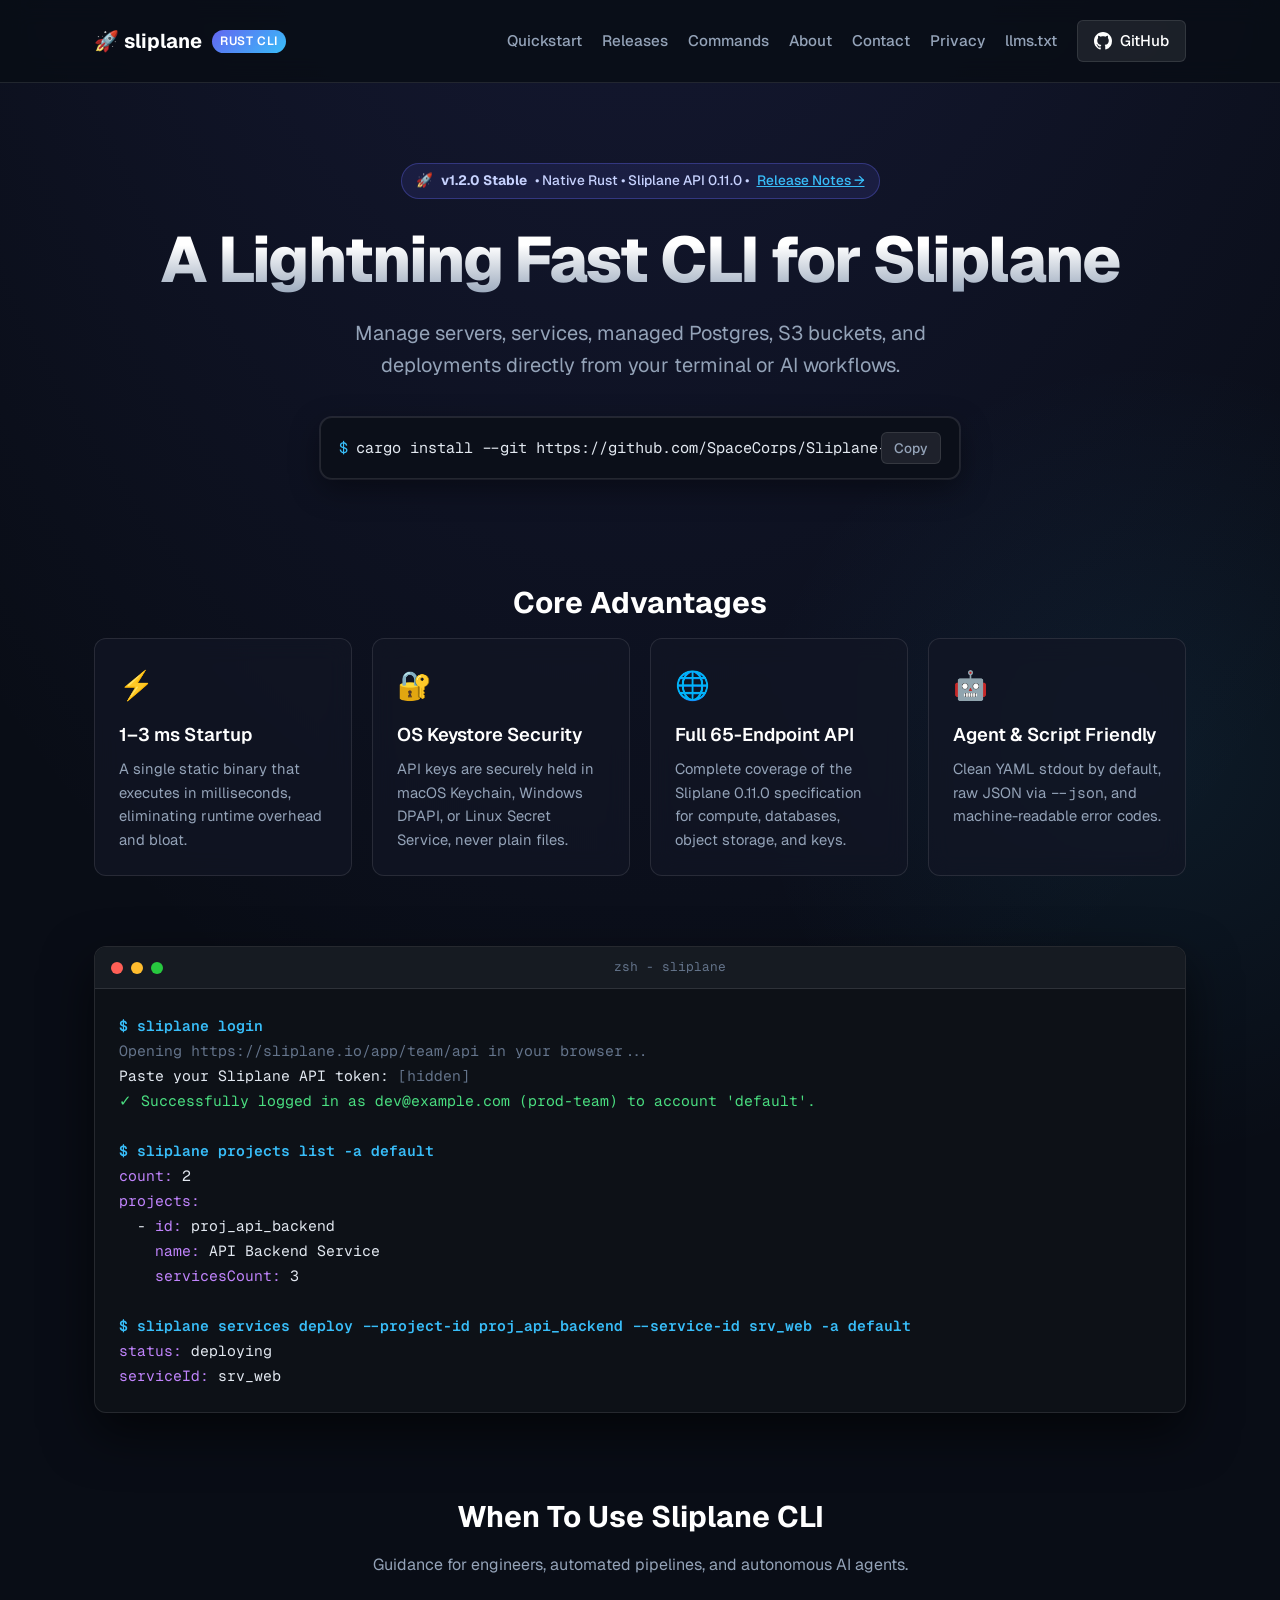
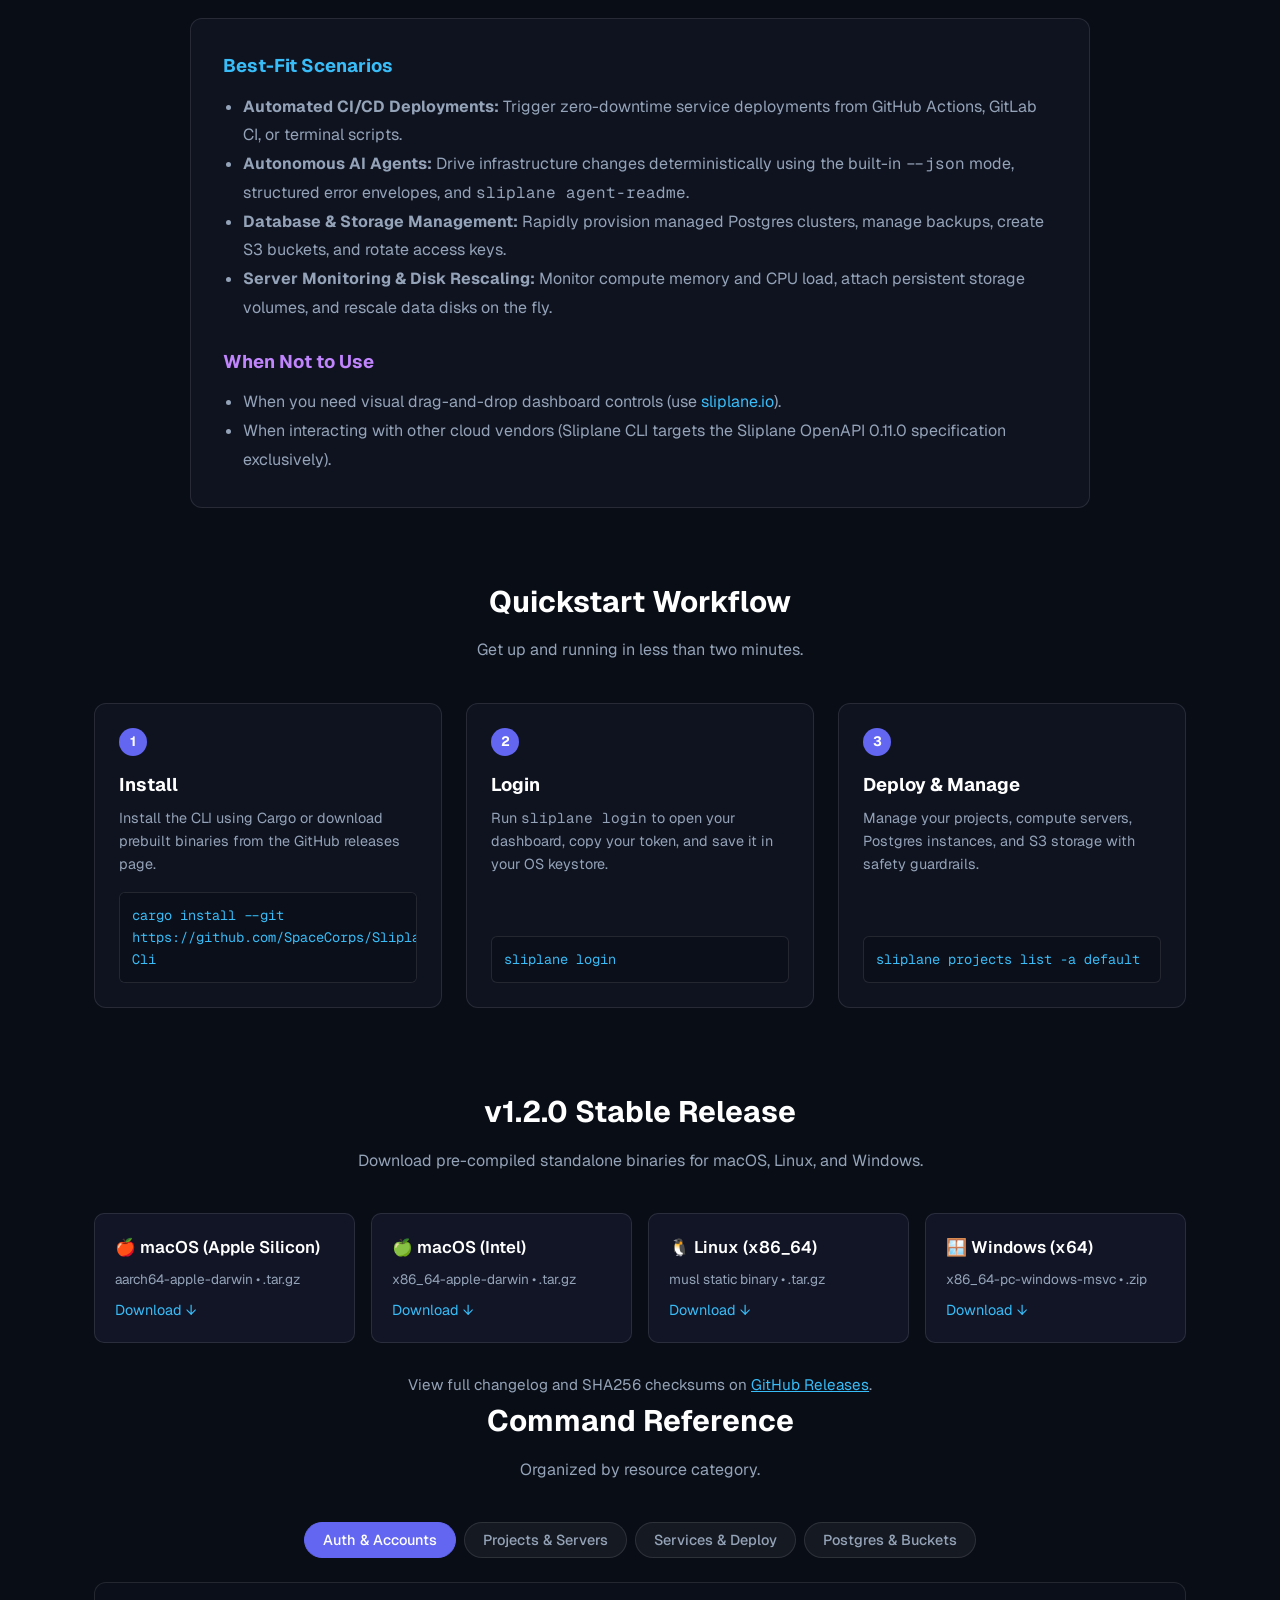
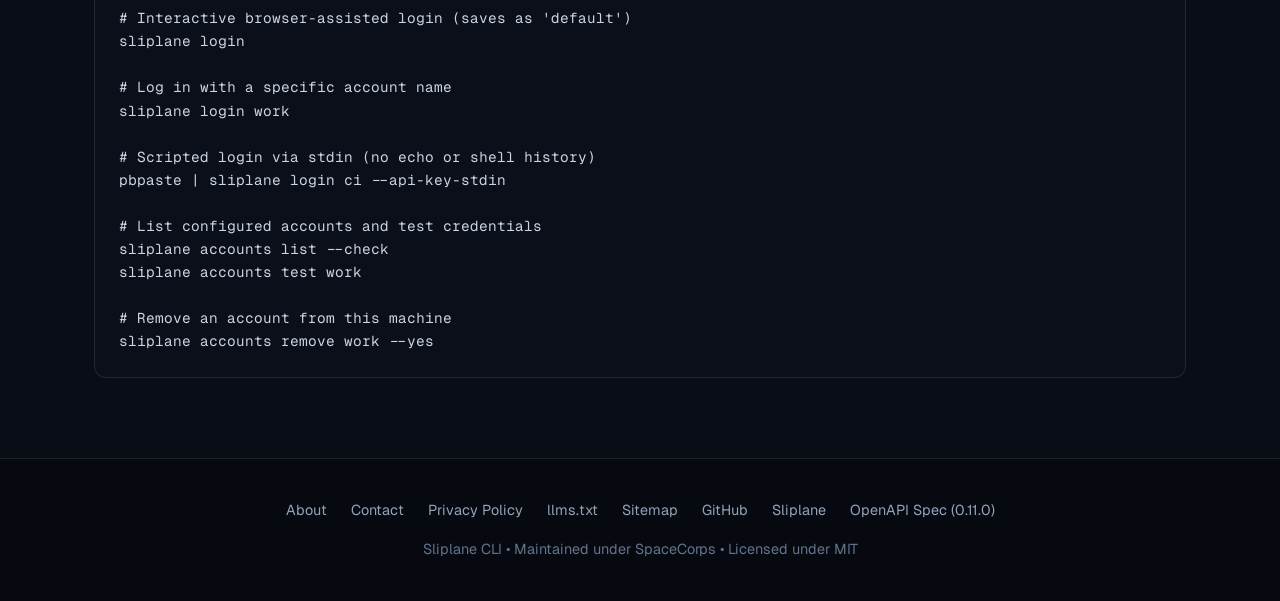
==== commit bfdc057b: "feat: services rotate-deploy-hook, for API 0.11.0 New command services rotate-deploy-hook (needs sec" ====
--- a/docs/index.html
+++ b/docs/index.html
@@ -16,7 +16,7 @@
   <meta property="og:type" content="website">
   <meta property="og:url" content="https://spacecorps.github.io/Sliplane-Cli/">
   <meta property="og:title" content="Sliplane CLI | Fast Native CLI for Sliplane in Rust">
-  <meta property="og:description" content="A blazing fast native command-line tool and agent interface for the Sliplane API (77 endpoints), written in Rust.">
+  <meta property="og:description" content="A blazing fast native command-line tool and agent interface for the Sliplane API (78 endpoints), written in Rust.">
   <meta property="og:image" content="https://spacecorps.github.io/Sliplane-Cli/og-image.png">
   <meta property="og:image:width" content="1200">
   <meta property="og:image:height" content="630">
@@ -28,7 +28,7 @@
   <meta name="twitter:card" content="summary_large_image">
   <meta name="twitter:url" content="https://spacecorps.github.io/Sliplane-Cli/">
   <meta name="twitter:title" content="Sliplane CLI | Fast Native CLI for Sliplane in Rust">
-  <meta name="twitter:description" content="A blazing fast native command-line tool and agent interface for the Sliplane API (77 endpoints), written in Rust.">
+  <meta name="twitter:description" content="A blazing fast native command-line tool and agent interface for the Sliplane API (78 endpoints), written in Rust.">
   <meta name="twitter:image" content="https://spacecorps.github.io/Sliplane-Cli/og-image.png">
 
   <!-- AI Agents & Discovery -->
@@ -55,9 +55,9 @@
         "applicationCategory": "DeveloperApplication",
         "operatingSystem": "macOS, Linux, Windows",
         "url": "https://spacecorps.github.io/Sliplane-Cli/",
-        "description": "A blazing fast native command-line tool and agent interface for the Sliplane API (77 endpoints), written in Rust.",
-        "softwareVersion": "1.1.0",
-        "downloadUrl": "https://github.com/SpaceCorps/Sliplane-Cli/releases/tag/v1.1.0",
+        "description": "A blazing fast native command-line tool and agent interface for the Sliplane API (78 endpoints), written in Rust.",
+        "softwareVersion": "1.2.0",
+        "downloadUrl": "https://github.com/SpaceCorps/Sliplane-Cli/releases/tag/v1.2.0",
         "license": "https://opensource.org/licenses/MIT",
         "offers": {
           "@type": "Offer",
@@ -566,7 +566,7 @@
 
     <!-- Hero -->
     <section class="hero">
-      <div class="pill">🚀 <strong>v1.1.0 Stable</strong> &bull; Native Rust &bull; Sliplane API 0.10.0 &bull; <a href="https://github.com/SpaceCorps/Sliplane-Cli/releases/tag/v1.1.0" style="color:#38bdf8;text-decoration:underline;">Release Notes &rarr;</a></div>
+      <div class="pill">🚀 <strong>v1.2.0 Stable</strong> &bull; Native Rust &bull; Sliplane API 0.11.0 &bull; <a href="https://github.com/SpaceCorps/Sliplane-Cli/releases/tag/v1.2.0" style="color:#38bdf8;text-decoration:underline;">Release Notes &rarr;</a></div>
       <h1>A Lightning Fast CLI for Sliplane</h1>
       <p>Manage servers, services, managed Postgres, S3 buckets, and deployments directly from your terminal or AI workflows.</p>
 
@@ -596,7 +596,7 @@
       <div class="feature-card">
         <div class="feature-icon">🌐</div>
         <h3>Full 65-Endpoint API</h3>
-        <p>Complete coverage of the Sliplane 0.10.0 specification for compute, databases, object storage, and keys.</p>
+        <p>Complete coverage of the Sliplane 0.11.0 specification for compute, databases, object storage, and keys.</p>
       </div>
 
       <div class="feature-card">
@@ -652,7 +652,7 @@
         <h3 style="color: #c084fc; font-size: 1.15rem; margin-bottom: 12px;">When Not to Use</h3>
         <ul style="margin-left: 20px; color: var(--text-muted); line-height: 1.8;">
           <li>When you need visual drag-and-drop dashboard controls (use <a href="https://sliplane.io">sliplane.io</a>).</li>
-          <li>When interacting with other cloud vendors (Sliplane CLI targets the Sliplane OpenAPI 0.10.0 specification exclusively).</li>
+          <li>When interacting with other cloud vendors (Sliplane CLI targets the Sliplane OpenAPI 0.11.0 specification exclusively).</li>
         </ul>
       </div>
     </section>
@@ -688,26 +688,26 @@
 
     <!-- Release & Downloads -->
     <section id="releases" class="releases-section">
-      <h2 class="section-title">v1.1.0 Stable Release</h2>
+      <h2 class="section-title">v1.2.0 Stable Release</h2>
       <p class="section-sub">Download pre-compiled standalone binaries for macOS, Linux, and Windows.</p>
 
       <div style="display: grid; grid-template-columns: repeat(auto-fit, minmax(220px, 1fr)); gap: 16px; margin: 30px 0;">
-        <a href="https://github.com/SpaceCorps/Sliplane-Cli/releases/download/v1.1.0/sliplane-v1.1.0-aarch64-apple-darwin.tar.gz" style="background: rgba(22, 27, 46, 0.7); border: 1px solid rgba(255,255,255,0.1); border-radius: 10px; padding: 20px; text-decoration: none; display: flex; flex-direction: column; gap: 8px; transition: all 0.2s;">
+        <a href="https://github.com/SpaceCorps/Sliplane-Cli/releases/download/v1.2.0/sliplane-v1.2.0-aarch64-apple-darwin.tar.gz" style="background: rgba(22, 27, 46, 0.7); border: 1px solid rgba(255,255,255,0.1); border-radius: 10px; padding: 20px; text-decoration: none; display: flex; flex-direction: column; gap: 8px; transition: all 0.2s;">
           <div style="font-weight: 600; color: #fff; font-size: 1.05rem;">🍎 macOS (Apple Silicon)</div>
           <div style="color: #94a3b8; font-size: 0.85rem;">aarch64-apple-darwin &bull; .tar.gz</div>
           <div style="color: #38bdf8; font-size: 0.9rem; margin-top: auto;">Download &darr;</div>
         </a>
-        <a href="https://github.com/SpaceCorps/Sliplane-Cli/releases/download/v1.1.0/sliplane-v1.1.0-x86_64-apple-darwin.tar.gz" style="background: rgba(22, 27, 46, 0.7); border: 1px solid rgba(255,255,255,0.1); border-radius: 10px; padding: 20px; text-decoration: none; display: flex; flex-direction: column; gap: 8px; transition: all 0.2s;">
+        <a href="https://github.com/SpaceCorps/Sliplane-Cli/releases/download/v1.2.0/sliplane-v1.2.0-x86_64-apple-darwin.tar.gz" style="background: rgba(22, 27, 46, 0.7); border: 1px solid rgba(255,255,255,0.1); border-radius: 10px; padding: 20px; text-decoration: none; display: flex; flex-direction: column; gap: 8px; transition: all 0.2s;">
           <div style="font-weight: 600; color: #fff; font-size: 1.05rem;">🍏 macOS (Intel)</div>
           <div style="color: #94a3b8; font-size: 0.85rem;">x86_64-apple-darwin &bull; .tar.gz</div>
           <div style="color: #38bdf8; font-size: 0.9rem; margin-top: auto;">Download &darr;</div>
         </a>
-        <a href="https://github.com/SpaceCorps/Sliplane-Cli/releases/download/v1.1.0/sliplane-v1.1.0-x86_64-unknown-linux-musl.tar.gz" style="background: rgba(22, 27, 46, 0.7); border: 1px solid rgba(255,255,255,0.1); border-radius: 10px; padding: 20px; text-decoration: none; display: flex; flex-direction: column; gap: 8px; transition: all 0.2s;">
+        <a href="https://github.com/SpaceCorps/Sliplane-Cli/releases/download/v1.2.0/sliplane-v1.2.0-x86_64-unknown-linux-musl.tar.gz" style="background: rgba(22, 27, 46, 0.7); border: 1px solid rgba(255,255,255,0.1); border-radius: 10px; padding: 20px; text-decoration: none; display: flex; flex-direction: column; gap: 8px; transition: all 0.2s;">
           <div style="font-weight: 600; color: #fff; font-size: 1.05rem;">🐧 Linux (x86_64)</div>
           <div style="color: #94a3b8; font-size: 0.85rem;">musl static binary &bull; .tar.gz</div>
           <div style="color: #38bdf8; font-size: 0.9rem; margin-top: auto;">Download &darr;</div>
         </a>
-        <a href="https://github.com/SpaceCorps/Sliplane-Cli/releases/download/v1.1.0/sliplane-v1.1.0-x86_64-pc-windows-msvc.zip" style="background: rgba(22, 27, 46, 0.7); border: 1px solid rgba(255,255,255,0.1); border-radius: 10px; padding: 20px; text-decoration: none; display: flex; flex-direction: column; gap: 8px; transition: all 0.2s;">
+        <a href="https://github.com/SpaceCorps/Sliplane-Cli/releases/download/v1.2.0/sliplane-v1.2.0-x86_64-pc-windows-msvc.zip" style="background: rgba(22, 27, 46, 0.7); border: 1px solid rgba(255,255,255,0.1); border-radius: 10px; padding: 20px; text-decoration: none; display: flex; flex-direction: column; gap: 8px; transition: all 0.2s;">
           <div style="font-weight: 600; color: #fff; font-size: 1.05rem;">🪟 Windows (x64)</div>
           <div style="color: #94a3b8; font-size: 0.85rem;">x86_64-pc-windows-msvc &bull; .zip</div>
           <div style="color: #38bdf8; font-size: 0.9rem; margin-top: auto;">Download &darr;</div>
@@ -715,7 +715,7 @@
       </div>
 
       <p style="text-align: center; color: #94a3b8; font-size: 0.95rem;">
-        View full changelog and SHA256 checksums on <a href="https://github.com/SpaceCorps/Sliplane-Cli/releases/tag/v1.1.0" style="color: #38bdf8; text-decoration: underline;">GitHub Releases</a>.
+        View full changelog and SHA256 checksums on <a href="https://github.com/SpaceCorps/Sliplane-Cli/releases/tag/v1.2.0" style="color: #38bdf8; text-decoration: underline;">GitHub Releases</a>.
       </p>
     </section>
 
@@ -802,7 +802,7 @@
         <a href="sitemap.xml">Sitemap</a>
         <a href="https://github.com/SpaceCorps/Sliplane-Cli" target="_blank" rel="noopener noreferrer">GitHub</a>
         <a href="https://sliplane.io" target="_blank" rel="noopener noreferrer">Sliplane</a>
-        <a href="https://ctrl.sliplane.io/spec.json" target="_blank" rel="noopener noreferrer">OpenAPI Spec (0.10.0)</a>
+        <a href="https://ctrl.sliplane.io/spec.json" target="_blank" rel="noopener noreferrer">OpenAPI Spec (0.11.0)</a>
       </div>
       <p>Sliplane CLI &bull; Maintained under SpaceCorps &bull; Licensed under MIT</p>
     </div>
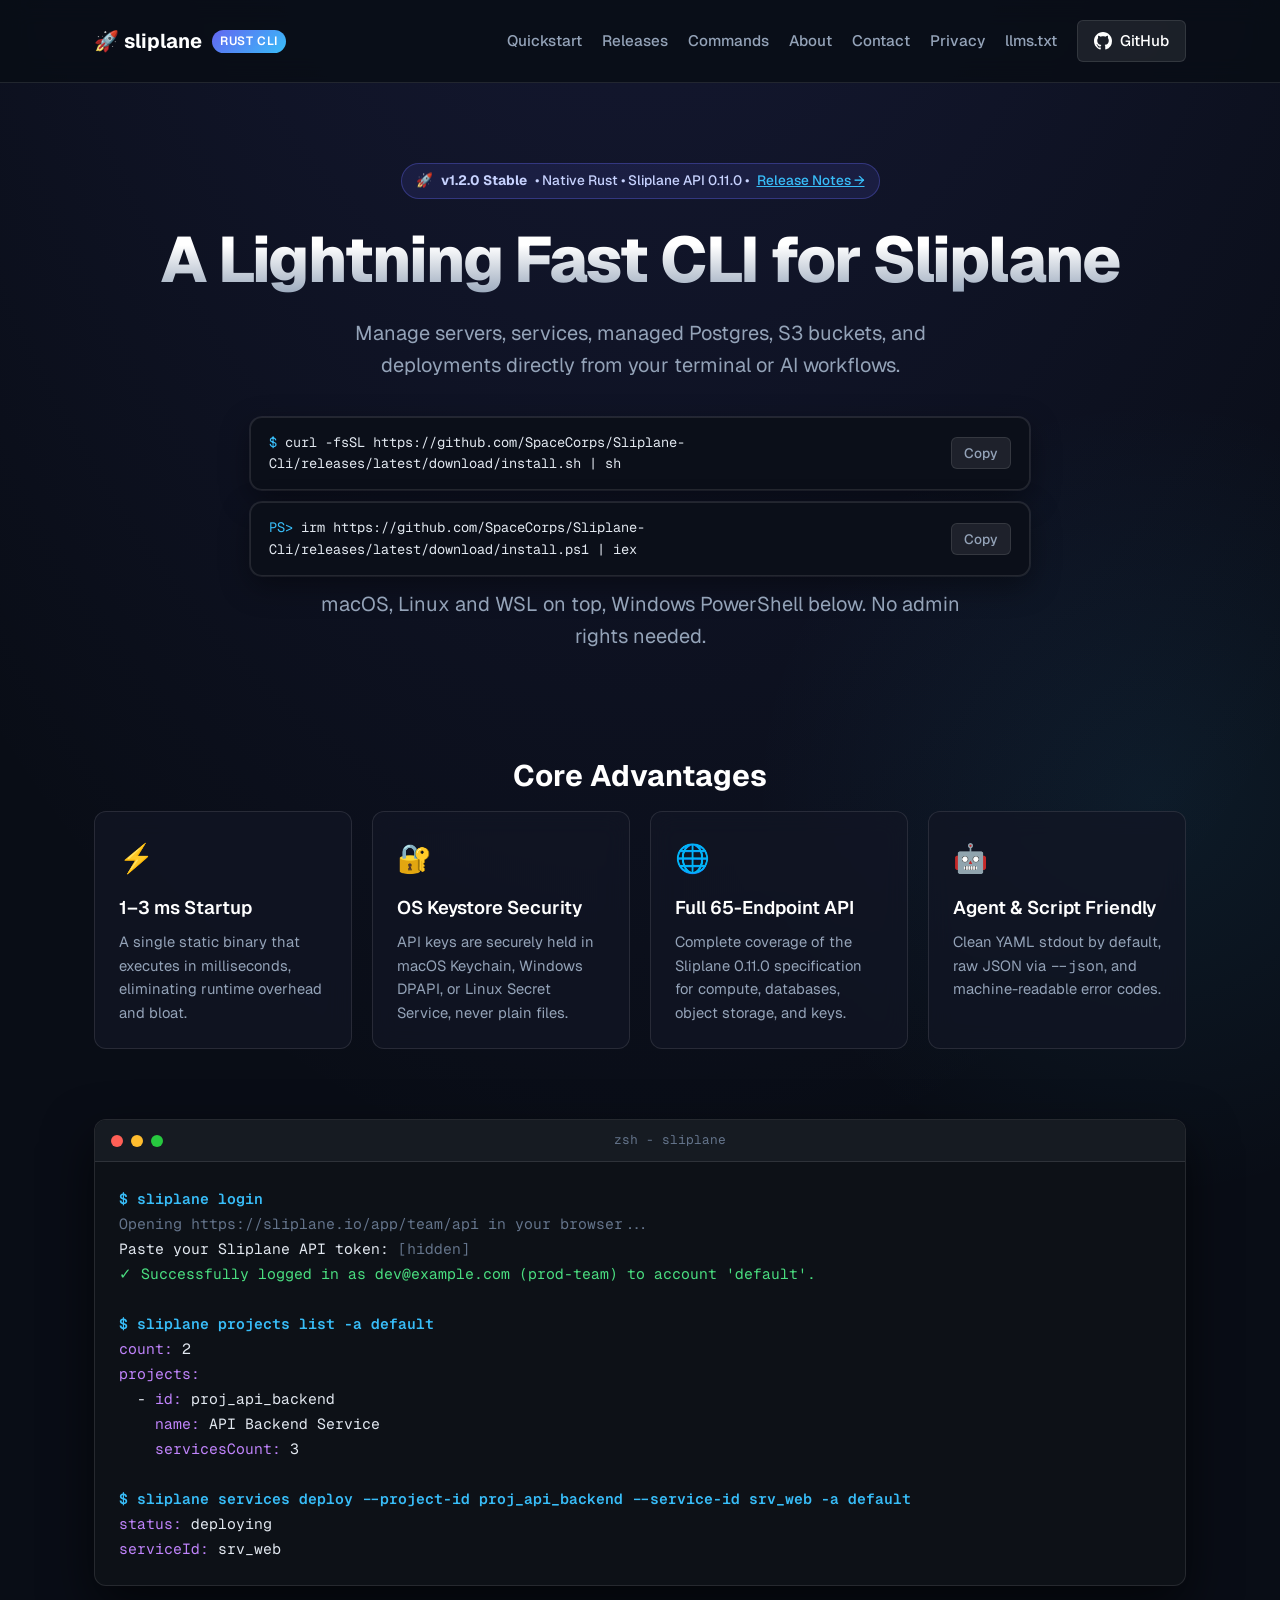
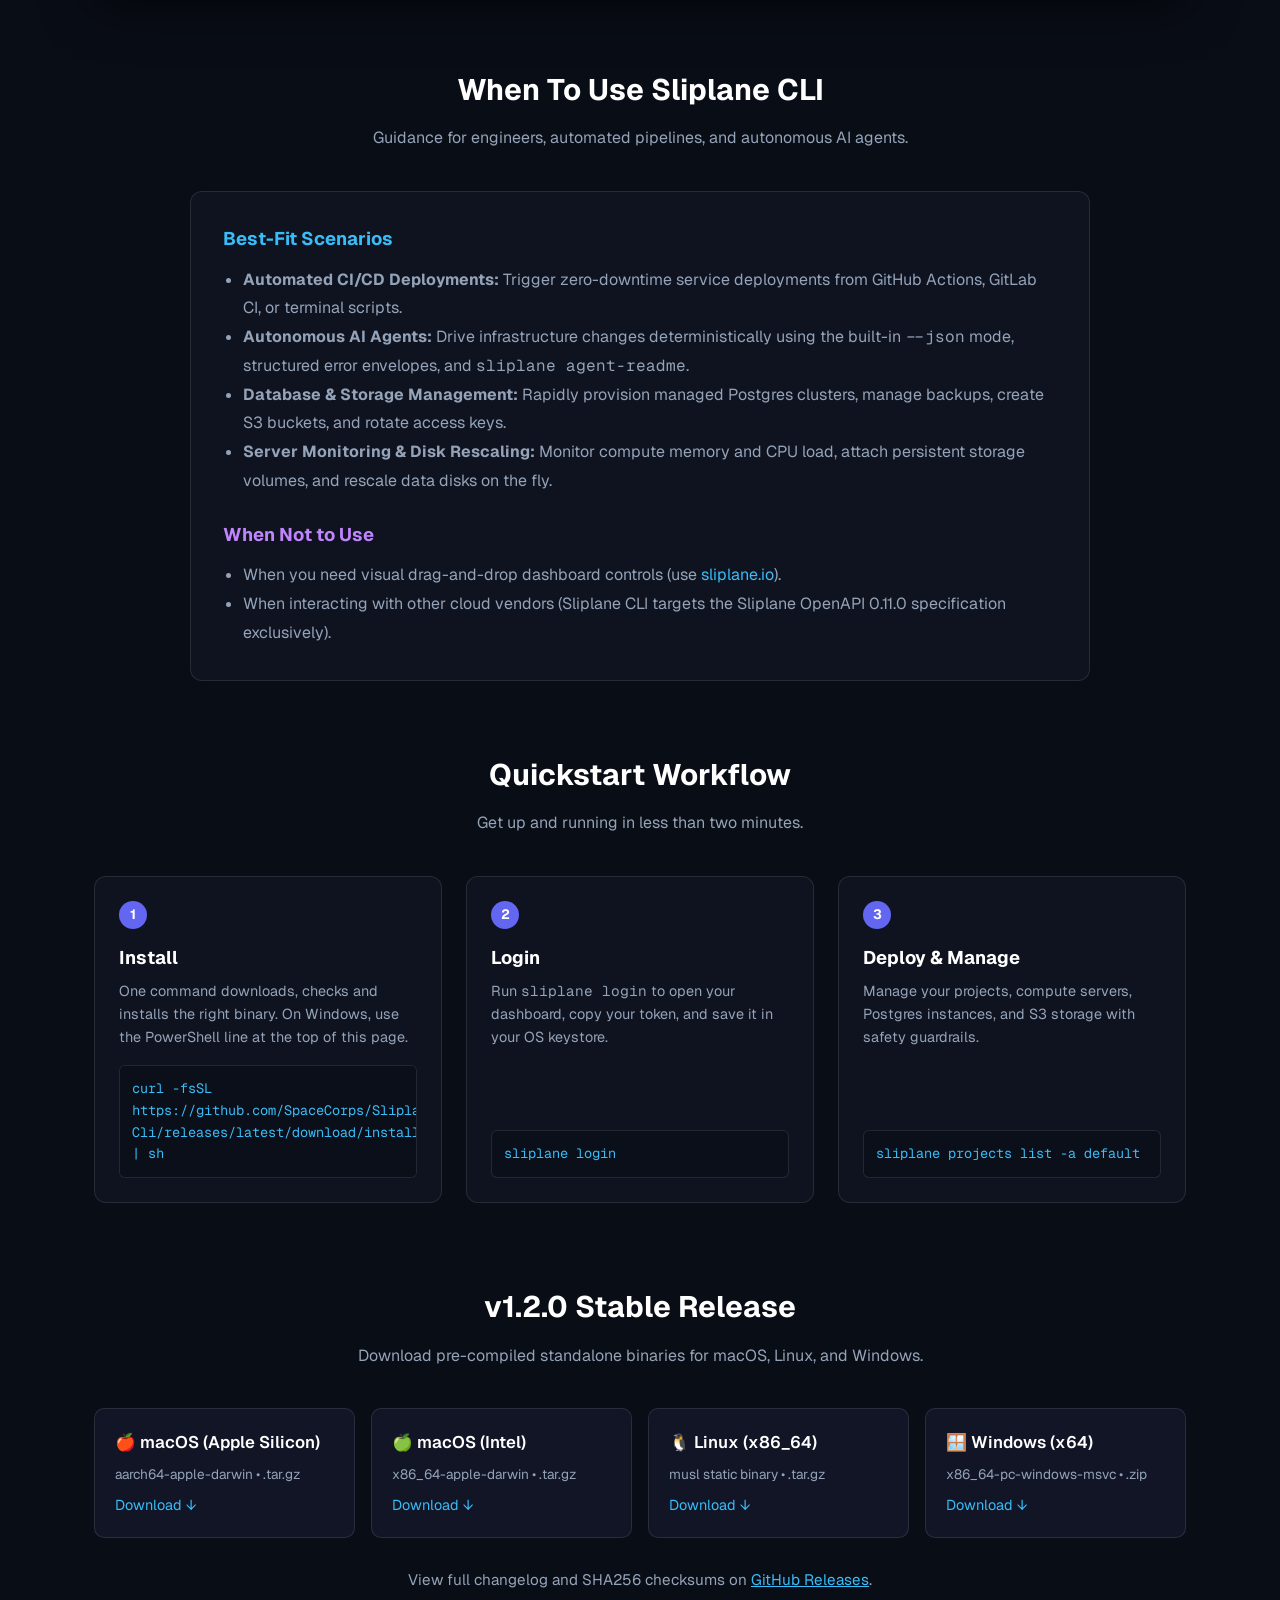
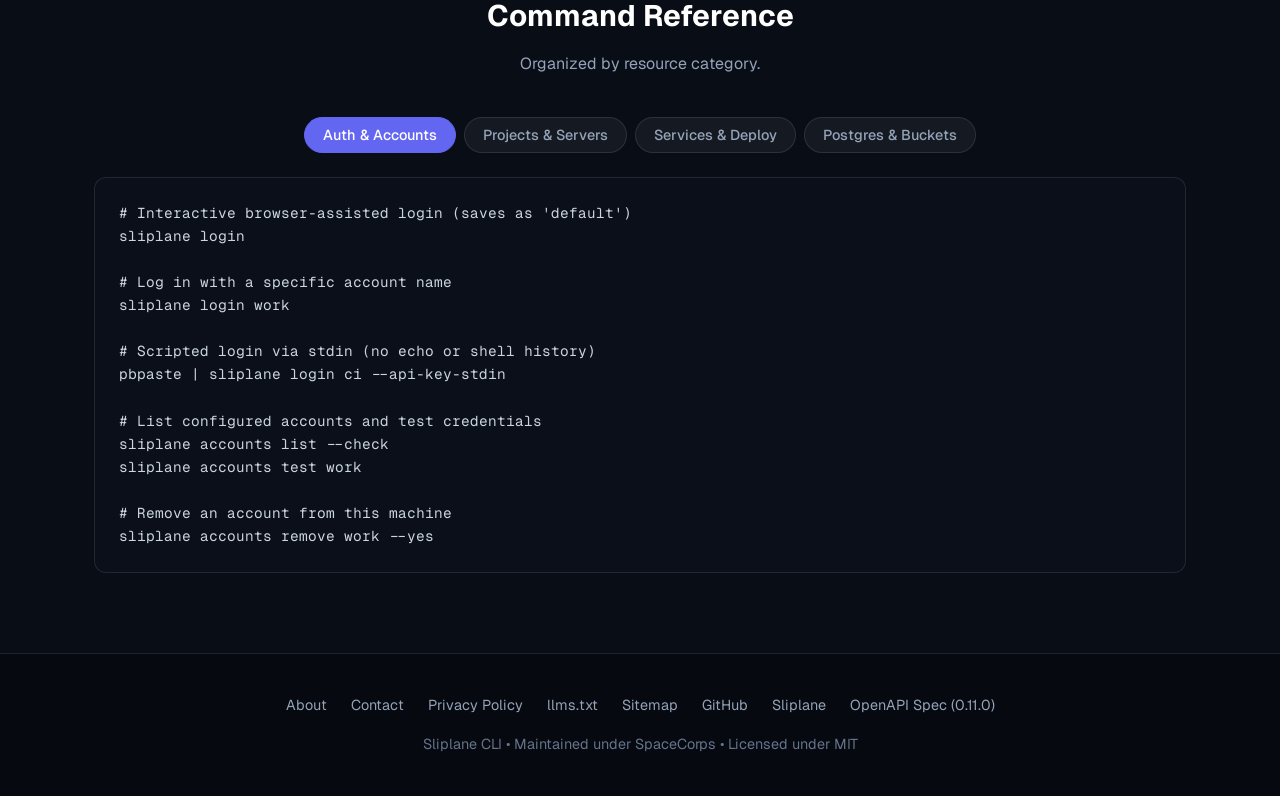
==== commit de573c57: "feat: one-line installers and checksummed release assets Add scripts/install.sh (macOS, Linux, WSL) " ====
--- a/docs/index.html
+++ b/docs/index.html
@@ -287,6 +287,21 @@
       margin-right: 8px;
     }
 
+    .install-stack { margin-bottom: 40px; }
+    .install-stack .install-box { max-width: 780px; margin-bottom: 12px; }
+    .install-stack .install-cmd {
+      white-space: normal;
+      overflow-wrap: anywhere;
+      text-align: left;
+      font-size: 0.85rem;
+    }
+    .install-note {
+      max-width: 780px;
+      margin: 0 auto;
+      color: var(--text-muted);
+      font-size: 0.85rem;
+    }
+
     .copy-btn {
       background: rgba(255, 255, 255, 0.08);
       border: 1px solid var(--border);
@@ -570,11 +585,20 @@
       <h1>A Lightning Fast CLI for Sliplane</h1>
       <p>Manage servers, services, managed Postgres, S3 buckets, and deployments directly from your terminal or AI workflows.</p>
 
-      <div class="install-box">
-        <div class="install-cmd">
-          <span class="prefix">$</span>cargo install --git https://github.com/SpaceCorps/Sliplane-Cli --locked
+      <div class="install-stack">
+        <div class="install-box">
+          <div class="install-cmd">
+            <span class="prefix">$</span>curl -fsSL https://github.com/SpaceCorps/Sliplane-Cli/releases/latest/download/install.sh | sh
+          </div>
+          <button class="copy-btn" data-cmd="curl -fsSL https://github.com/SpaceCorps/Sliplane-Cli/releases/latest/download/install.sh | sh" onclick="copyInstallCmd(this)">Copy</button>
         </div>
-        <button class="copy-btn" onclick="copyInstallCmd(this)">Copy</button>
+        <div class="install-box">
+          <div class="install-cmd">
+            <span class="prefix">PS&gt;</span>irm https://github.com/SpaceCorps/Sliplane-Cli/releases/latest/download/install.ps1 | iex
+          </div>
+          <button class="copy-btn" data-cmd="irm https://github.com/SpaceCorps/Sliplane-Cli/releases/latest/download/install.ps1 | iex" onclick="copyInstallCmd(this)">Copy</button>
+        </div>
+        <p class="install-note">macOS, Linux and WSL on top, Windows PowerShell below. No admin rights needed.</p>
       </div>
     </section>
 
@@ -666,8 +690,8 @@
         <div class="step-card">
           <div class="step-num">1</div>
           <h3>Install</h3>
-          <p>Install the CLI using Cargo or download prebuilt binaries from the GitHub releases page.</p>
-          <div class="step-code">cargo install --git https://github.com/SpaceCorps/Sliplane-Cli</div>
+          <p>One command downloads, checks and installs the right binary. On Windows, use the PowerShell line at the top of this page.</p>
+          <div class="step-code">curl -fsSL https://github.com/SpaceCorps/Sliplane-Cli/releases/latest/download/install.sh | sh</div>
         </div>
 
         <div class="step-card">
@@ -810,8 +834,7 @@
 
   <script>
     function copyInstallCmd(btn) {
-      const cmd = "cargo install --git https://github.com/SpaceCorps/Sliplane-Cli --locked";
-      navigator.clipboard.writeText(cmd).then(() => {
+      navigator.clipboard.writeText(btn.dataset.cmd).then(() => {
         btn.textContent = "Copied!";
         btn.classList.add("copied");
         setTimeout(() => {
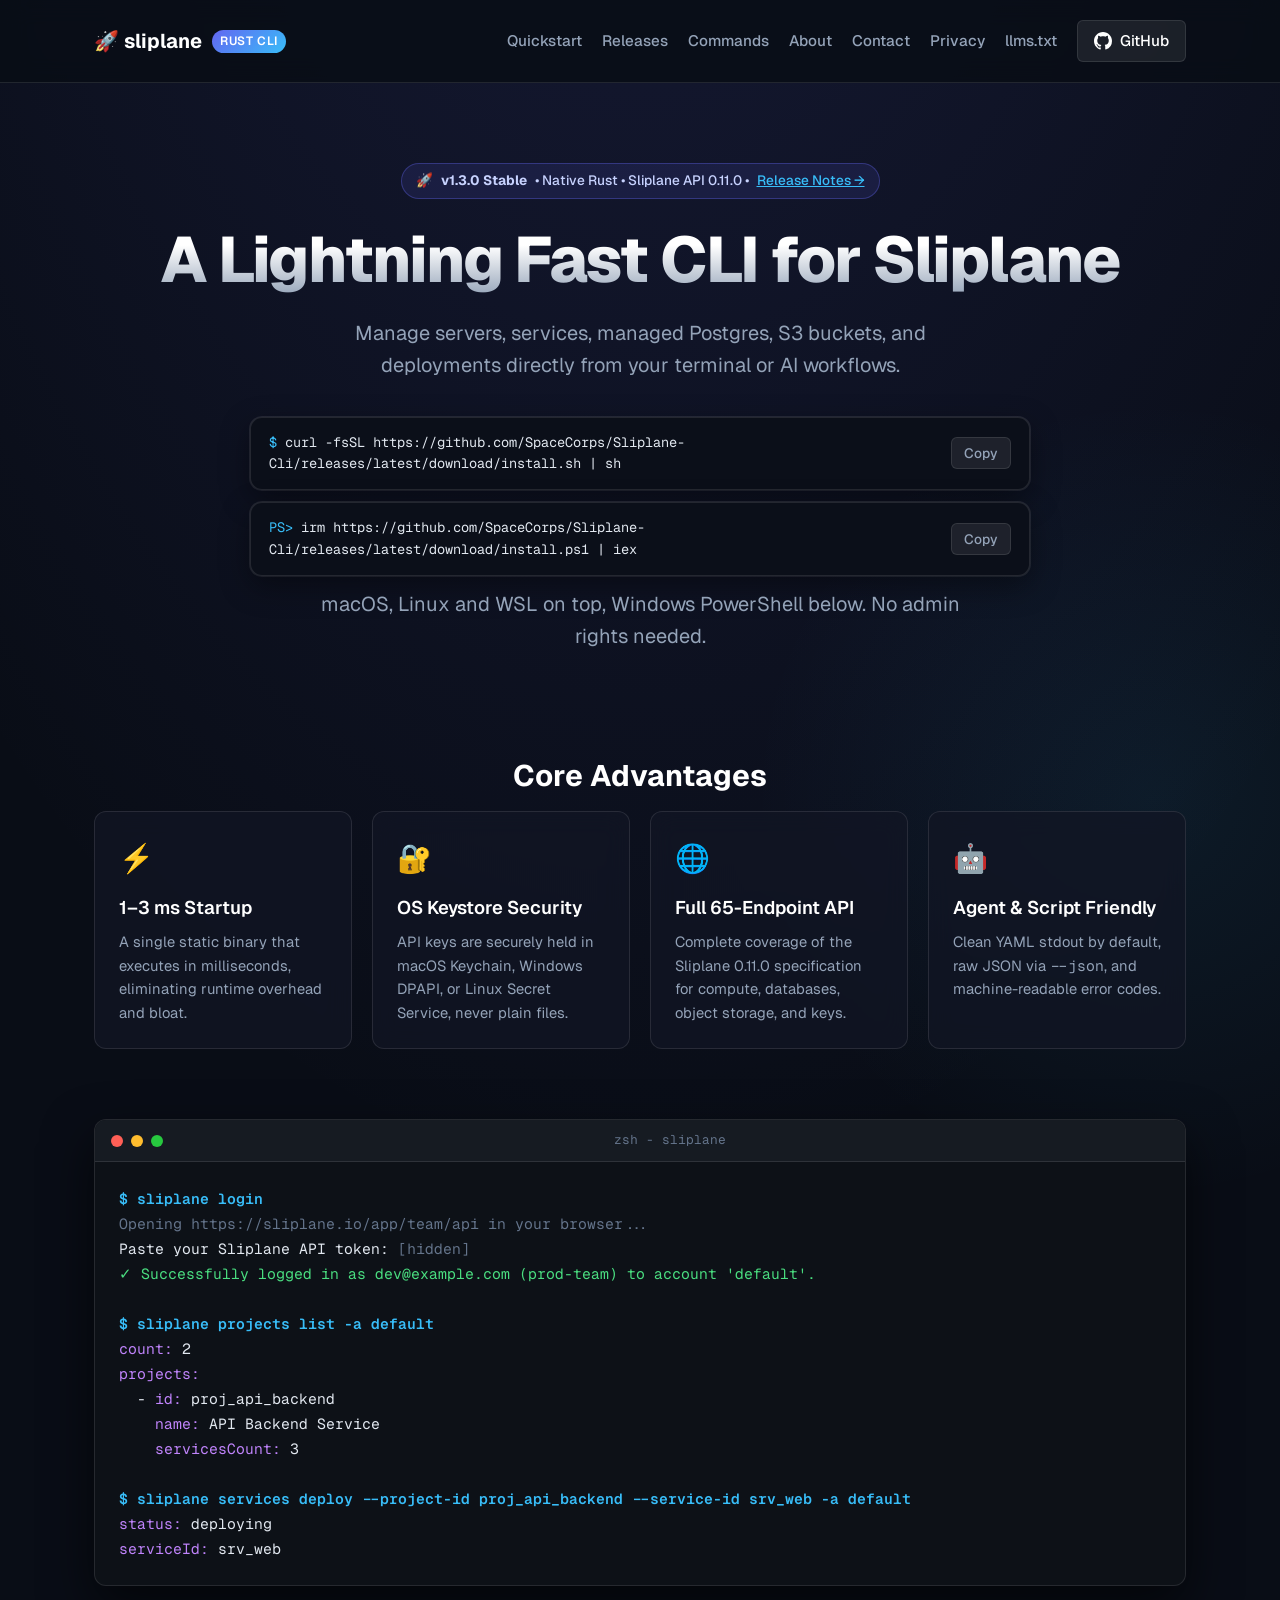
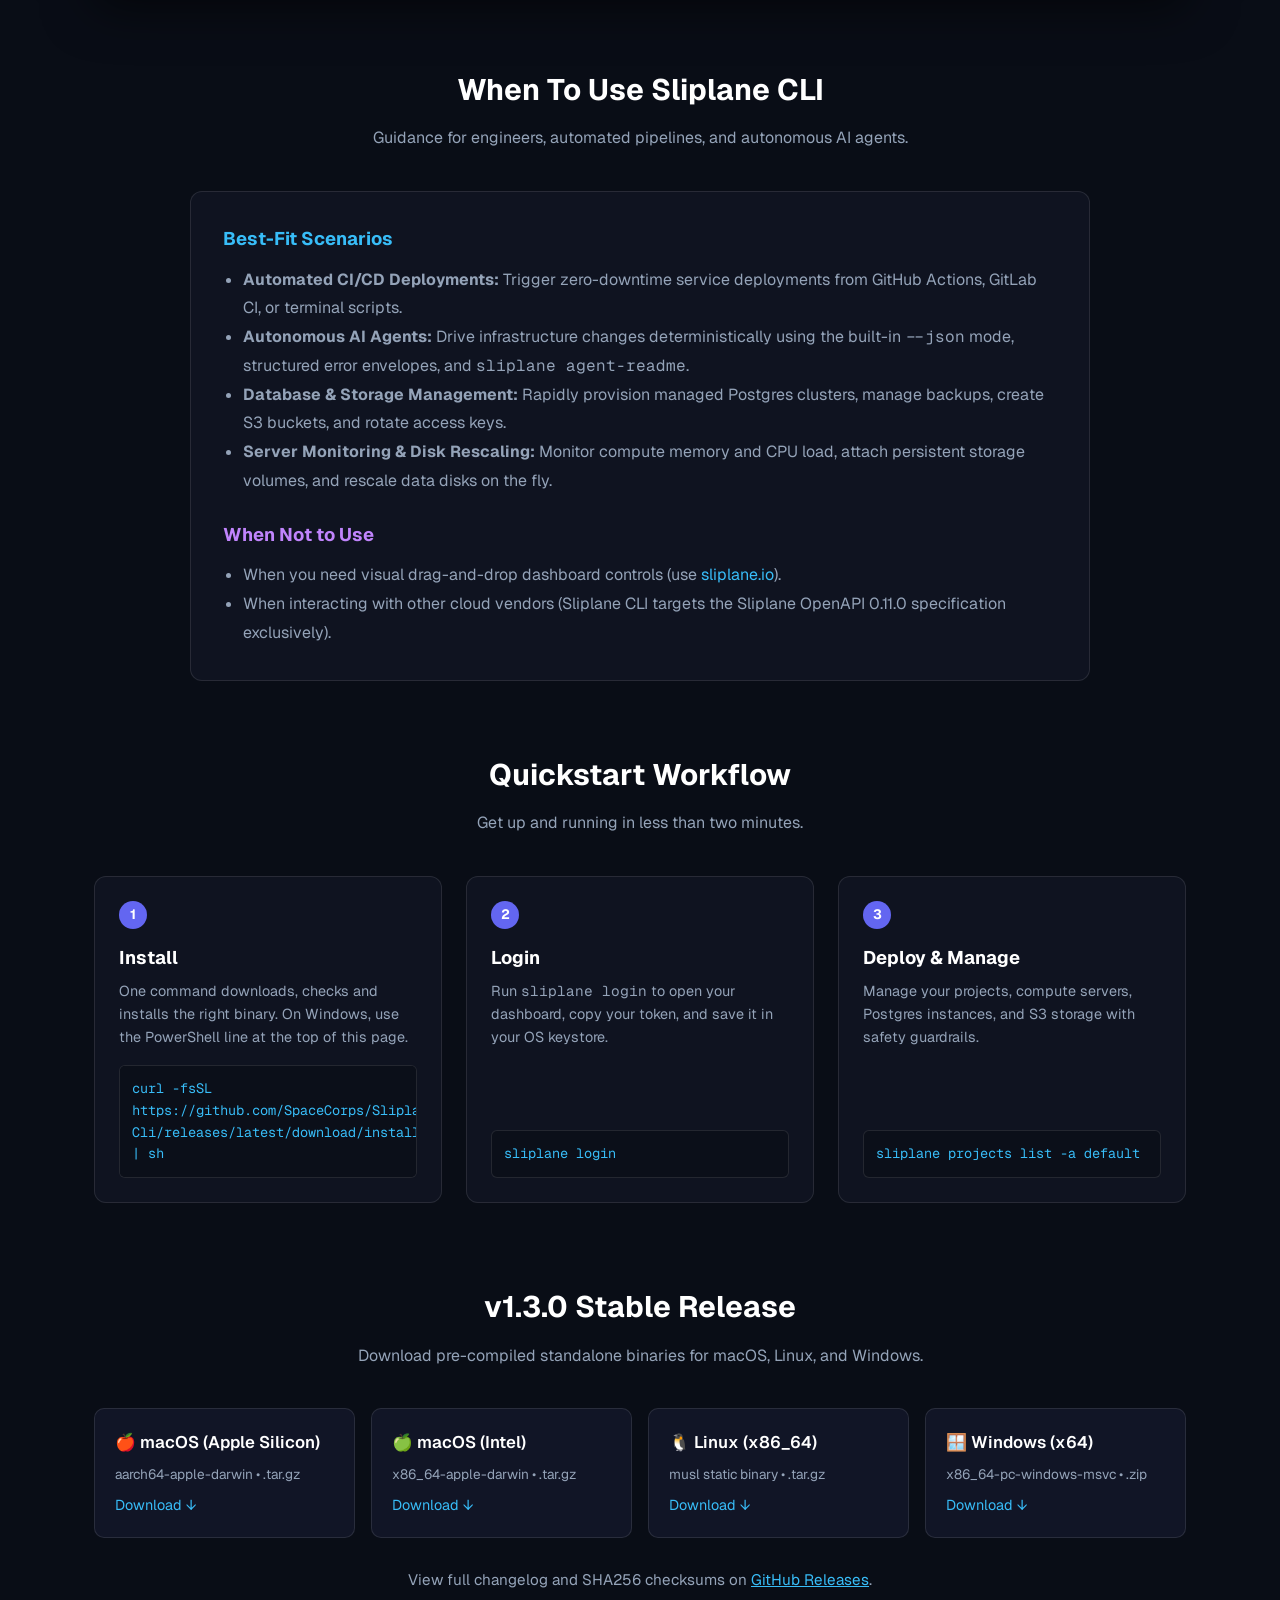
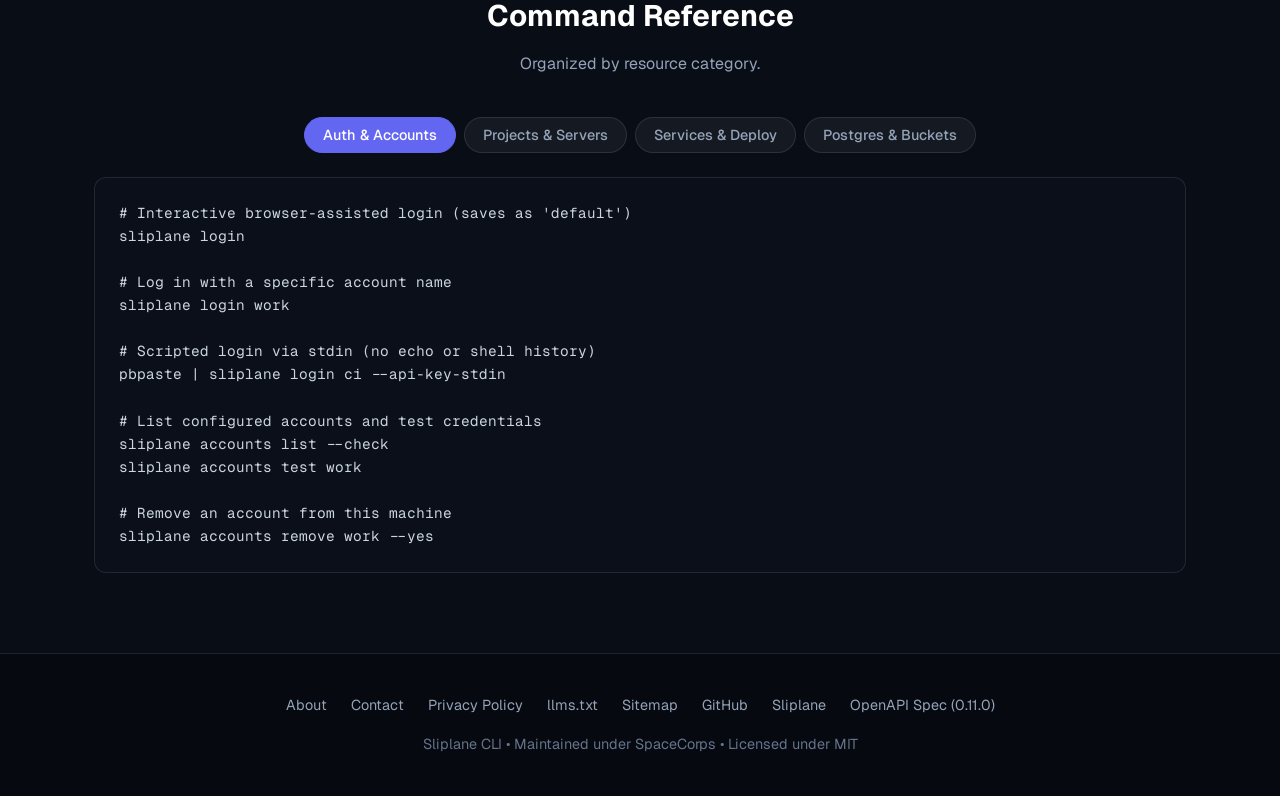
==== commit eb96860d: "chore: release v1.3.0 Version bump, and the landing page's download links. v1.3.0 is the first relea" ====
--- a/docs/index.html
+++ b/docs/index.html
@@ -56,8 +56,8 @@
         "operatingSystem": "macOS, Linux, Windows",
         "url": "https://spacecorps.github.io/Sliplane-Cli/",
         "description": "A blazing fast native command-line tool and agent interface for the Sliplane API (78 endpoints), written in Rust.",
-        "softwareVersion": "1.2.0",
-        "downloadUrl": "https://github.com/SpaceCorps/Sliplane-Cli/releases/tag/v1.2.0",
+        "softwareVersion": "1.3.0",
+        "downloadUrl": "https://github.com/SpaceCorps/Sliplane-Cli/releases/tag/v1.3.0",
         "license": "https://opensource.org/licenses/MIT",
         "offers": {
           "@type": "Offer",
@@ -581,7 +581,7 @@
 
     <!-- Hero -->
     <section class="hero">
-      <div class="pill">🚀 <strong>v1.2.0 Stable</strong> &bull; Native Rust &bull; Sliplane API 0.11.0 &bull; <a href="https://github.com/SpaceCorps/Sliplane-Cli/releases/tag/v1.2.0" style="color:#38bdf8;text-decoration:underline;">Release Notes &rarr;</a></div>
+      <div class="pill">🚀 <strong>v1.3.0 Stable</strong> &bull; Native Rust &bull; Sliplane API 0.11.0 &bull; <a href="https://github.com/SpaceCorps/Sliplane-Cli/releases/tag/v1.3.0" style="color:#38bdf8;text-decoration:underline;">Release Notes &rarr;</a></div>
       <h1>A Lightning Fast CLI for Sliplane</h1>
       <p>Manage servers, services, managed Postgres, S3 buckets, and deployments directly from your terminal or AI workflows.</p>
 
@@ -712,26 +712,26 @@
 
     <!-- Release & Downloads -->
     <section id="releases" class="releases-section">
-      <h2 class="section-title">v1.2.0 Stable Release</h2>
+      <h2 class="section-title">v1.3.0 Stable Release</h2>
       <p class="section-sub">Download pre-compiled standalone binaries for macOS, Linux, and Windows.</p>
 
       <div style="display: grid; grid-template-columns: repeat(auto-fit, minmax(220px, 1fr)); gap: 16px; margin: 30px 0;">
-        <a href="https://github.com/SpaceCorps/Sliplane-Cli/releases/download/v1.2.0/sliplane-v1.2.0-aarch64-apple-darwin.tar.gz" style="background: rgba(22, 27, 46, 0.7); border: 1px solid rgba(255,255,255,0.1); border-radius: 10px; padding: 20px; text-decoration: none; display: flex; flex-direction: column; gap: 8px; transition: all 0.2s;">
+        <a href="https://github.com/SpaceCorps/Sliplane-Cli/releases/download/v1.3.0/sliplane-v1.3.0-aarch64-apple-darwin.tar.gz" style="background: rgba(22, 27, 46, 0.7); border: 1px solid rgba(255,255,255,0.1); border-radius: 10px; padding: 20px; text-decoration: none; display: flex; flex-direction: column; gap: 8px; transition: all 0.2s;">
           <div style="font-weight: 600; color: #fff; font-size: 1.05rem;">🍎 macOS (Apple Silicon)</div>
           <div style="color: #94a3b8; font-size: 0.85rem;">aarch64-apple-darwin &bull; .tar.gz</div>
           <div style="color: #38bdf8; font-size: 0.9rem; margin-top: auto;">Download &darr;</div>
         </a>
-        <a href="https://github.com/SpaceCorps/Sliplane-Cli/releases/download/v1.2.0/sliplane-v1.2.0-x86_64-apple-darwin.tar.gz" style="background: rgba(22, 27, 46, 0.7); border: 1px solid rgba(255,255,255,0.1); border-radius: 10px; padding: 20px; text-decoration: none; display: flex; flex-direction: column; gap: 8px; transition: all 0.2s;">
+        <a href="https://github.com/SpaceCorps/Sliplane-Cli/releases/download/v1.3.0/sliplane-v1.3.0-x86_64-apple-darwin.tar.gz" style="background: rgba(22, 27, 46, 0.7); border: 1px solid rgba(255,255,255,0.1); border-radius: 10px; padding: 20px; text-decoration: none; display: flex; flex-direction: column; gap: 8px; transition: all 0.2s;">
           <div style="font-weight: 600; color: #fff; font-size: 1.05rem;">🍏 macOS (Intel)</div>
           <div style="color: #94a3b8; font-size: 0.85rem;">x86_64-apple-darwin &bull; .tar.gz</div>
           <div style="color: #38bdf8; font-size: 0.9rem; margin-top: auto;">Download &darr;</div>
         </a>
-        <a href="https://github.com/SpaceCorps/Sliplane-Cli/releases/download/v1.2.0/sliplane-v1.2.0-x86_64-unknown-linux-musl.tar.gz" style="background: rgba(22, 27, 46, 0.7); border: 1px solid rgba(255,255,255,0.1); border-radius: 10px; padding: 20px; text-decoration: none; display: flex; flex-direction: column; gap: 8px; transition: all 0.2s;">
+        <a href="https://github.com/SpaceCorps/Sliplane-Cli/releases/download/v1.3.0/sliplane-v1.3.0-x86_64-unknown-linux-musl.tar.gz" style="background: rgba(22, 27, 46, 0.7); border: 1px solid rgba(255,255,255,0.1); border-radius: 10px; padding: 20px; text-decoration: none; display: flex; flex-direction: column; gap: 8px; transition: all 0.2s;">
           <div style="font-weight: 600; color: #fff; font-size: 1.05rem;">🐧 Linux (x86_64)</div>
           <div style="color: #94a3b8; font-size: 0.85rem;">musl static binary &bull; .tar.gz</div>
           <div style="color: #38bdf8; font-size: 0.9rem; margin-top: auto;">Download &darr;</div>
         </a>
-        <a href="https://github.com/SpaceCorps/Sliplane-Cli/releases/download/v1.2.0/sliplane-v1.2.0-x86_64-pc-windows-msvc.zip" style="background: rgba(22, 27, 46, 0.7); border: 1px solid rgba(255,255,255,0.1); border-radius: 10px; padding: 20px; text-decoration: none; display: flex; flex-direction: column; gap: 8px; transition: all 0.2s;">
+        <a href="https://github.com/SpaceCorps/Sliplane-Cli/releases/download/v1.3.0/sliplane-v1.3.0-x86_64-pc-windows-msvc.zip" style="background: rgba(22, 27, 46, 0.7); border: 1px solid rgba(255,255,255,0.1); border-radius: 10px; padding: 20px; text-decoration: none; display: flex; flex-direction: column; gap: 8px; transition: all 0.2s;">
           <div style="font-weight: 600; color: #fff; font-size: 1.05rem;">🪟 Windows (x64)</div>
           <div style="color: #94a3b8; font-size: 0.85rem;">x86_64-pc-windows-msvc &bull; .zip</div>
           <div style="color: #38bdf8; font-size: 0.9rem; margin-top: auto;">Download &darr;</div>
@@ -739,7 +739,7 @@
       </div>
 
       <p style="text-align: center; color: #94a3b8; font-size: 0.95rem;">
-        View full changelog and SHA256 checksums on <a href="https://github.com/SpaceCorps/Sliplane-Cli/releases/tag/v1.2.0" style="color: #38bdf8; text-decoration: underline;">GitHub Releases</a>.
+        View full changelog and SHA256 checksums on <a href="https://github.com/SpaceCorps/Sliplane-Cli/releases/tag/v1.3.0" style="color: #38bdf8; text-decoration: underline;">GitHub Releases</a>.
       </p>
     </section>
 
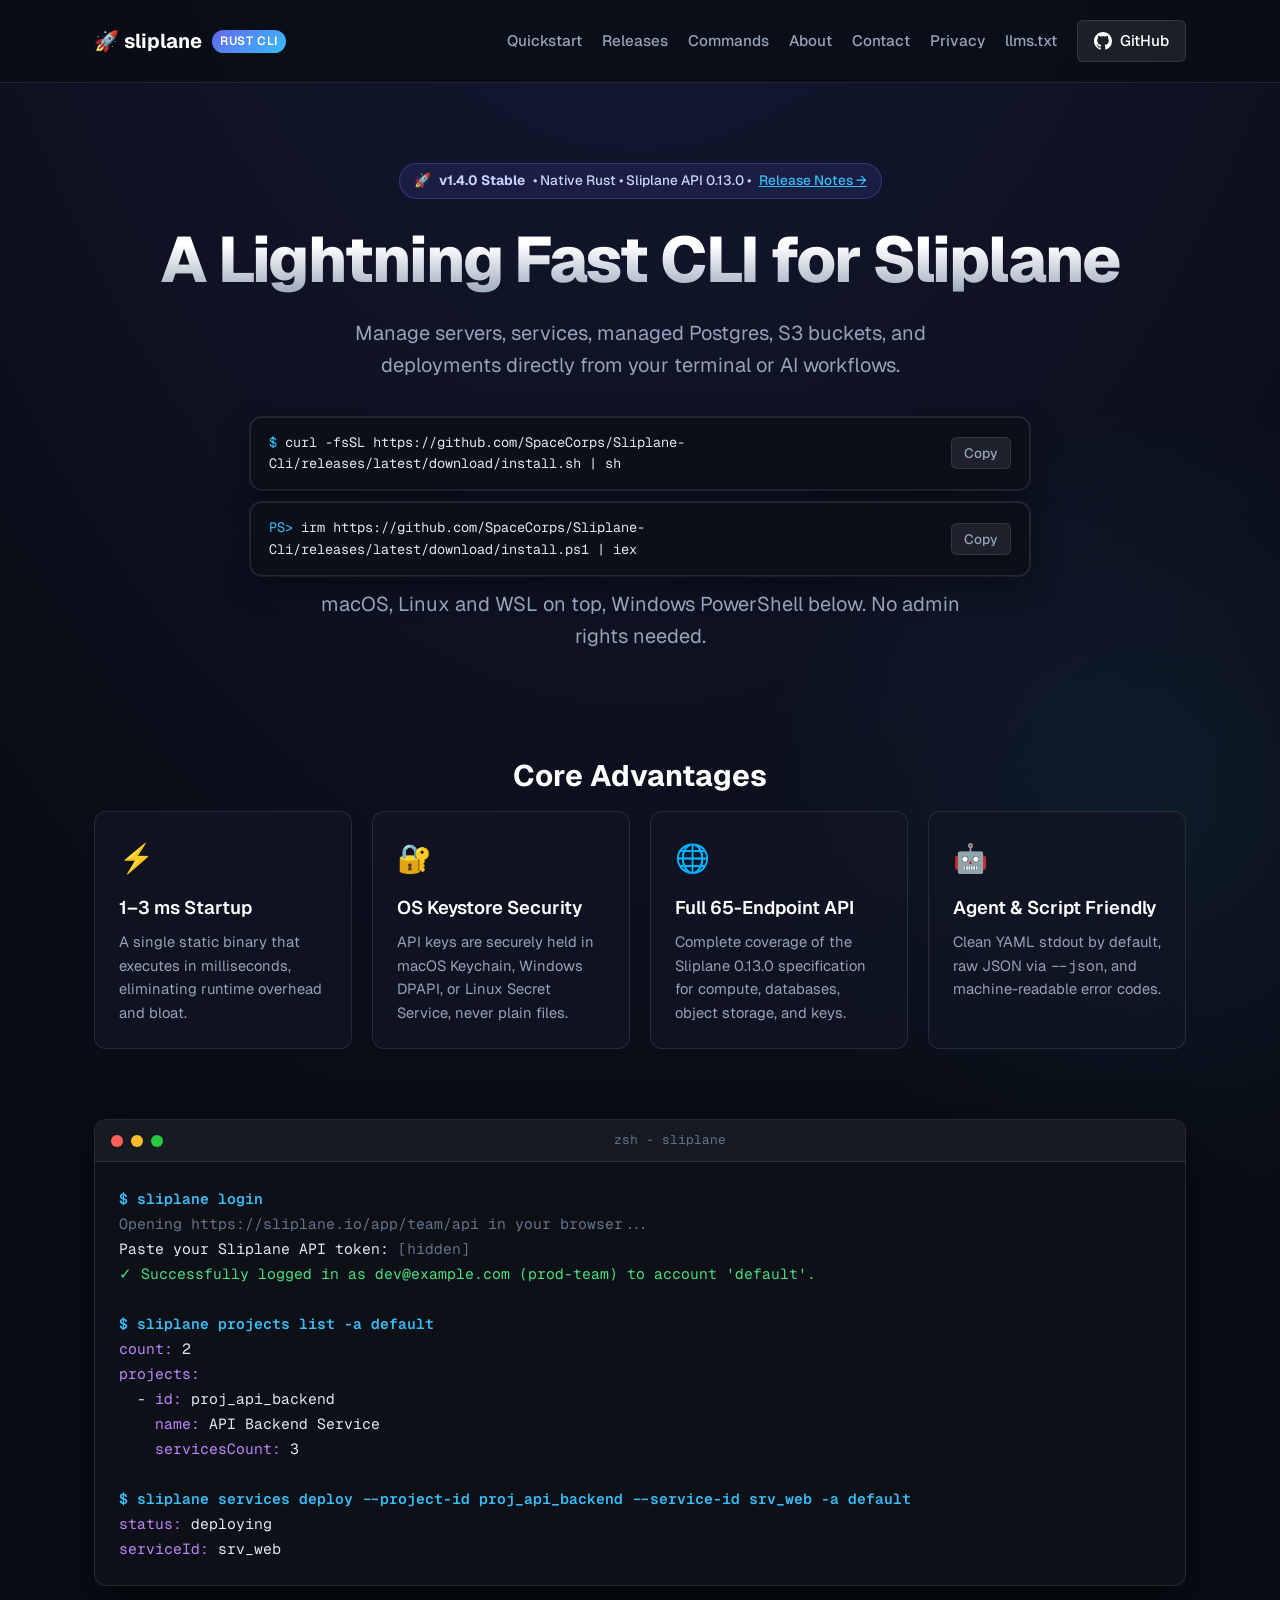
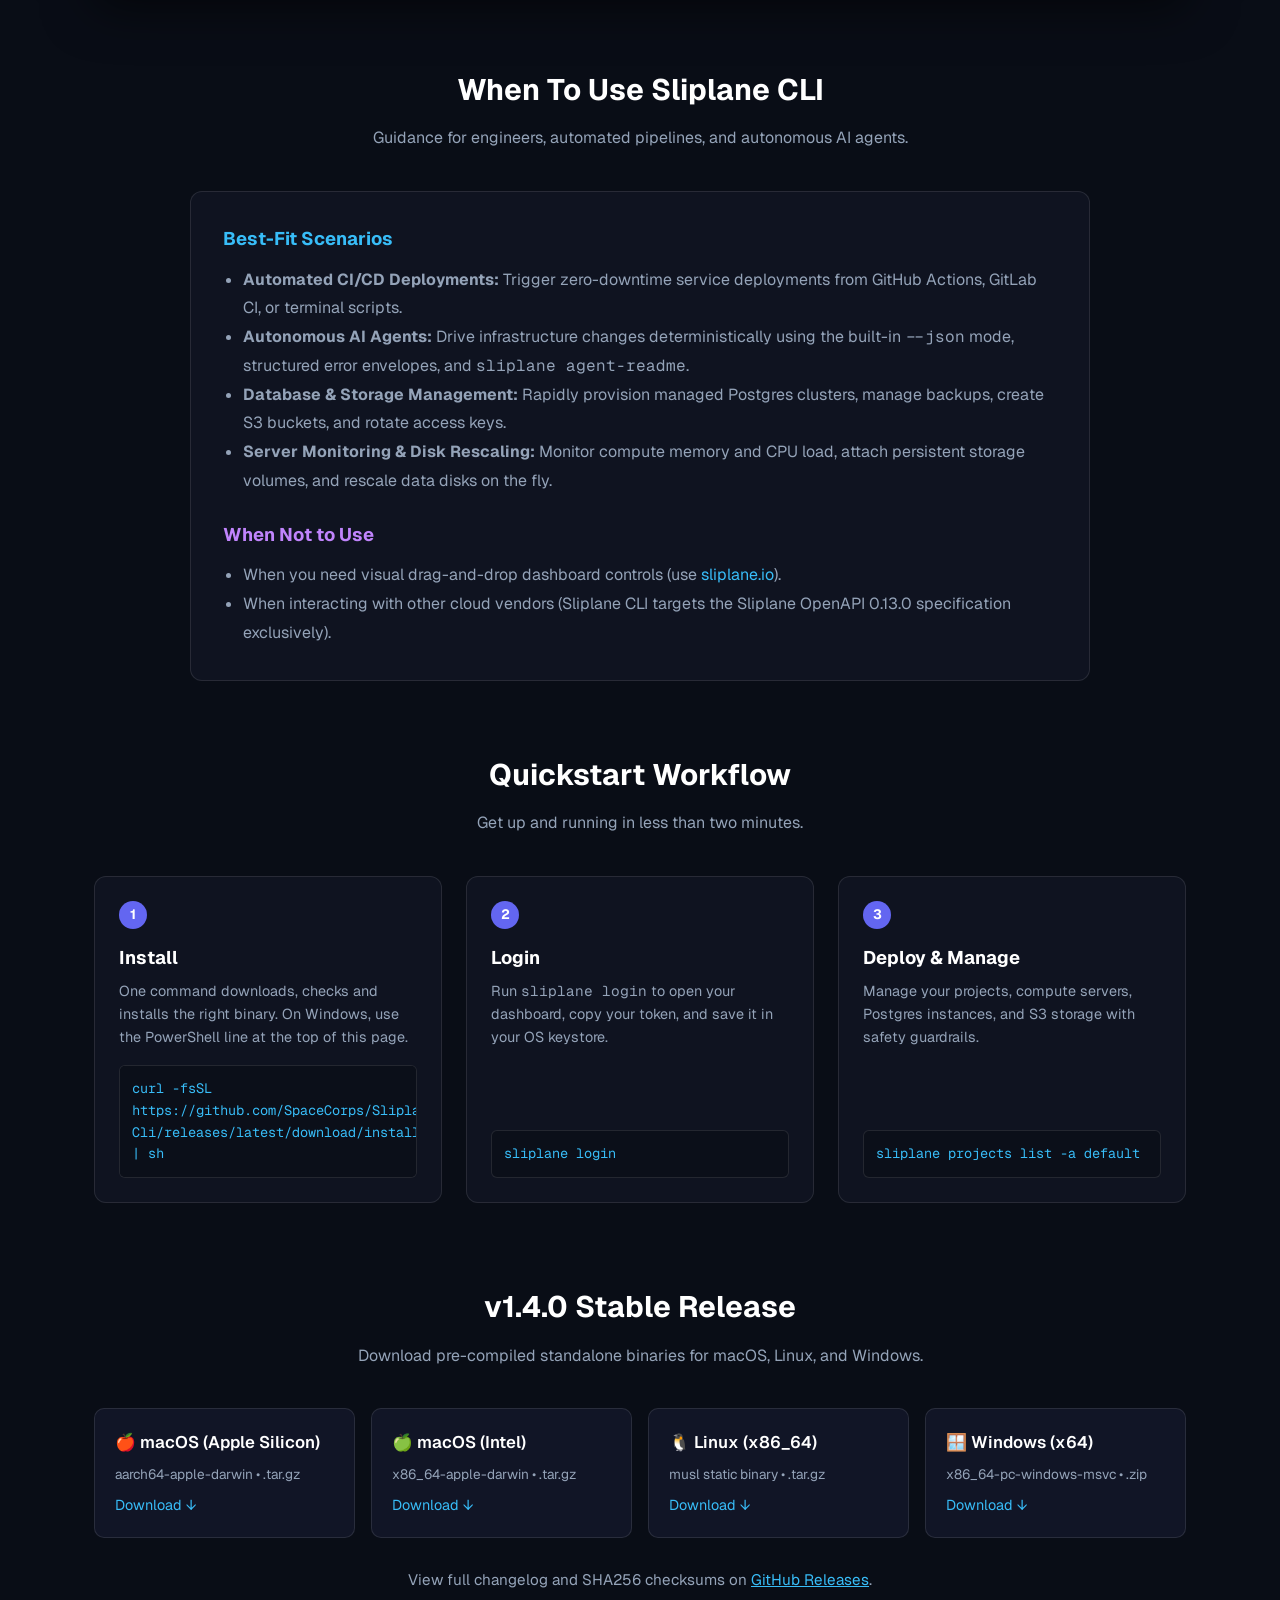
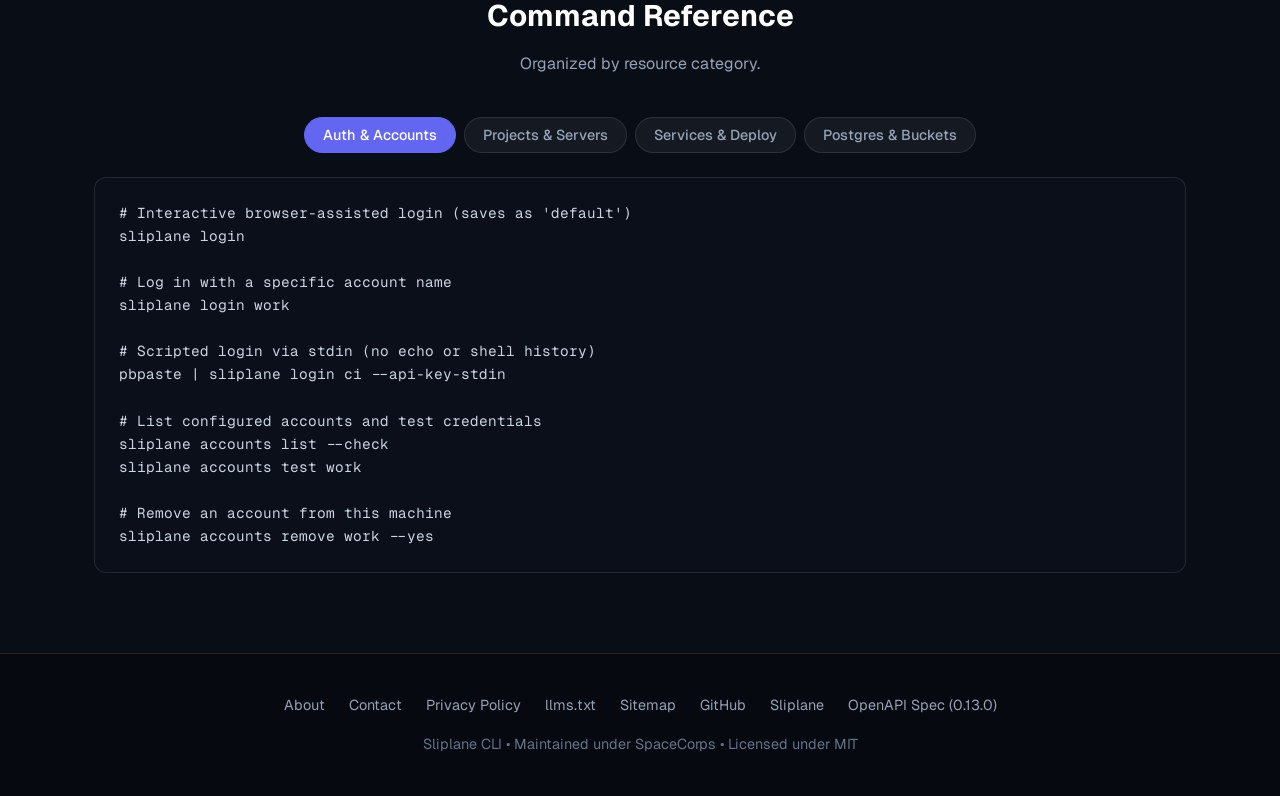
==== commit 04880d27: "chore: release v1.4.0 Version bump, and the docs site's download links and API version (0.13.0). abo" ====
--- a/docs/index.html
+++ b/docs/index.html
@@ -56,8 +56,8 @@
         "operatingSystem": "macOS, Linux, Windows",
         "url": "https://spacecorps.github.io/Sliplane-Cli/",
         "description": "A blazing fast native command-line tool and agent interface for the Sliplane API (78 endpoints), written in Rust.",
-        "softwareVersion": "1.3.0",
-        "downloadUrl": "https://github.com/SpaceCorps/Sliplane-Cli/releases/tag/v1.3.0",
+        "softwareVersion": "1.4.0",
+        "downloadUrl": "https://github.com/SpaceCorps/Sliplane-Cli/releases/tag/v1.4.0",
         "license": "https://opensource.org/licenses/MIT",
         "offers": {
           "@type": "Offer",
@@ -581,7 +581,7 @@
 
     <!-- Hero -->
     <section class="hero">
-      <div class="pill">🚀 <strong>v1.3.0 Stable</strong> &bull; Native Rust &bull; Sliplane API 0.11.0 &bull; <a href="https://github.com/SpaceCorps/Sliplane-Cli/releases/tag/v1.3.0" style="color:#38bdf8;text-decoration:underline;">Release Notes &rarr;</a></div>
+      <div class="pill">🚀 <strong>v1.4.0 Stable</strong> &bull; Native Rust &bull; Sliplane API 0.13.0 &bull; <a href="https://github.com/SpaceCorps/Sliplane-Cli/releases/tag/v1.4.0" style="color:#38bdf8;text-decoration:underline;">Release Notes &rarr;</a></div>
       <h1>A Lightning Fast CLI for Sliplane</h1>
       <p>Manage servers, services, managed Postgres, S3 buckets, and deployments directly from your terminal or AI workflows.</p>
 
@@ -620,7 +620,7 @@
       <div class="feature-card">
         <div class="feature-icon">🌐</div>
         <h3>Full 65-Endpoint API</h3>
-        <p>Complete coverage of the Sliplane 0.11.0 specification for compute, databases, object storage, and keys.</p>
+        <p>Complete coverage of the Sliplane 0.13.0 specification for compute, databases, object storage, and keys.</p>
       </div>
 
       <div class="feature-card">
@@ -676,7 +676,7 @@
         <h3 style="color: #c084fc; font-size: 1.15rem; margin-bottom: 12px;">When Not to Use</h3>
         <ul style="margin-left: 20px; color: var(--text-muted); line-height: 1.8;">
           <li>When you need visual drag-and-drop dashboard controls (use <a href="https://sliplane.io">sliplane.io</a>).</li>
-          <li>When interacting with other cloud vendors (Sliplane CLI targets the Sliplane OpenAPI 0.11.0 specification exclusively).</li>
+          <li>When interacting with other cloud vendors (Sliplane CLI targets the Sliplane OpenAPI 0.13.0 specification exclusively).</li>
         </ul>
       </div>
     </section>
@@ -712,26 +712,26 @@
 
     <!-- Release & Downloads -->
     <section id="releases" class="releases-section">
-      <h2 class="section-title">v1.3.0 Stable Release</h2>
+      <h2 class="section-title">v1.4.0 Stable Release</h2>
       <p class="section-sub">Download pre-compiled standalone binaries for macOS, Linux, and Windows.</p>
 
       <div style="display: grid; grid-template-columns: repeat(auto-fit, minmax(220px, 1fr)); gap: 16px; margin: 30px 0;">
-        <a href="https://github.com/SpaceCorps/Sliplane-Cli/releases/download/v1.3.0/sliplane-v1.3.0-aarch64-apple-darwin.tar.gz" style="background: rgba(22, 27, 46, 0.7); border: 1px solid rgba(255,255,255,0.1); border-radius: 10px; padding: 20px; text-decoration: none; display: flex; flex-direction: column; gap: 8px; transition: all 0.2s;">
+        <a href="https://github.com/SpaceCorps/Sliplane-Cli/releases/download/v1.4.0/sliplane-v1.4.0-aarch64-apple-darwin.tar.gz" style="background: rgba(22, 27, 46, 0.7); border: 1px solid rgba(255,255,255,0.1); border-radius: 10px; padding: 20px; text-decoration: none; display: flex; flex-direction: column; gap: 8px; transition: all 0.2s;">
           <div style="font-weight: 600; color: #fff; font-size: 1.05rem;">🍎 macOS (Apple Silicon)</div>
           <div style="color: #94a3b8; font-size: 0.85rem;">aarch64-apple-darwin &bull; .tar.gz</div>
           <div style="color: #38bdf8; font-size: 0.9rem; margin-top: auto;">Download &darr;</div>
         </a>
-        <a href="https://github.com/SpaceCorps/Sliplane-Cli/releases/download/v1.3.0/sliplane-v1.3.0-x86_64-apple-darwin.tar.gz" style="background: rgba(22, 27, 46, 0.7); border: 1px solid rgba(255,255,255,0.1); border-radius: 10px; padding: 20px; text-decoration: none; display: flex; flex-direction: column; gap: 8px; transition: all 0.2s;">
+        <a href="https://github.com/SpaceCorps/Sliplane-Cli/releases/download/v1.4.0/sliplane-v1.4.0-x86_64-apple-darwin.tar.gz" style="background: rgba(22, 27, 46, 0.7); border: 1px solid rgba(255,255,255,0.1); border-radius: 10px; padding: 20px; text-decoration: none; display: flex; flex-direction: column; gap: 8px; transition: all 0.2s;">
           <div style="font-weight: 600; color: #fff; font-size: 1.05rem;">🍏 macOS (Intel)</div>
           <div style="color: #94a3b8; font-size: 0.85rem;">x86_64-apple-darwin &bull; .tar.gz</div>
           <div style="color: #38bdf8; font-size: 0.9rem; margin-top: auto;">Download &darr;</div>
         </a>
-        <a href="https://github.com/SpaceCorps/Sliplane-Cli/releases/download/v1.3.0/sliplane-v1.3.0-x86_64-unknown-linux-musl.tar.gz" style="background: rgba(22, 27, 46, 0.7); border: 1px solid rgba(255,255,255,0.1); border-radius: 10px; padding: 20px; text-decoration: none; display: flex; flex-direction: column; gap: 8px; transition: all 0.2s;">
+        <a href="https://github.com/SpaceCorps/Sliplane-Cli/releases/download/v1.4.0/sliplane-v1.4.0-x86_64-unknown-linux-musl.tar.gz" style="background: rgba(22, 27, 46, 0.7); border: 1px solid rgba(255,255,255,0.1); border-radius: 10px; padding: 20px; text-decoration: none; display: flex; flex-direction: column; gap: 8px; transition: all 0.2s;">
           <div style="font-weight: 600; color: #fff; font-size: 1.05rem;">🐧 Linux (x86_64)</div>
           <div style="color: #94a3b8; font-size: 0.85rem;">musl static binary &bull; .tar.gz</div>
           <div style="color: #38bdf8; font-size: 0.9rem; margin-top: auto;">Download &darr;</div>
         </a>
-        <a href="https://github.com/SpaceCorps/Sliplane-Cli/releases/download/v1.3.0/sliplane-v1.3.0-x86_64-pc-windows-msvc.zip" style="background: rgba(22, 27, 46, 0.7); border: 1px solid rgba(255,255,255,0.1); border-radius: 10px; padding: 20px; text-decoration: none; display: flex; flex-direction: column; gap: 8px; transition: all 0.2s;">
+        <a href="https://github.com/SpaceCorps/Sliplane-Cli/releases/download/v1.4.0/sliplane-v1.4.0-x86_64-pc-windows-msvc.zip" style="background: rgba(22, 27, 46, 0.7); border: 1px solid rgba(255,255,255,0.1); border-radius: 10px; padding: 20px; text-decoration: none; display: flex; flex-direction: column; gap: 8px; transition: all 0.2s;">
           <div style="font-weight: 600; color: #fff; font-size: 1.05rem;">🪟 Windows (x64)</div>
           <div style="color: #94a3b8; font-size: 0.85rem;">x86_64-pc-windows-msvc &bull; .zip</div>
           <div style="color: #38bdf8; font-size: 0.9rem; margin-top: auto;">Download &darr;</div>
@@ -739,7 +739,7 @@
       </div>
 
       <p style="text-align: center; color: #94a3b8; font-size: 0.95rem;">
-        View full changelog and SHA256 checksums on <a href="https://github.com/SpaceCorps/Sliplane-Cli/releases/tag/v1.3.0" style="color: #38bdf8; text-decoration: underline;">GitHub Releases</a>.
+        View full changelog and SHA256 checksums on <a href="https://github.com/SpaceCorps/Sliplane-Cli/releases/tag/v1.4.0" style="color: #38bdf8; text-decoration: underline;">GitHub Releases</a>.
       </p>
     </section>
 
@@ -826,7 +826,7 @@
         <a href="sitemap.xml">Sitemap</a>
         <a href="https://github.com/SpaceCorps/Sliplane-Cli" target="_blank" rel="noopener noreferrer">GitHub</a>
         <a href="https://sliplane.io" target="_blank" rel="noopener noreferrer">Sliplane</a>
-        <a href="https://ctrl.sliplane.io/spec.json" target="_blank" rel="noopener noreferrer">OpenAPI Spec (0.11.0)</a>
+        <a href="https://ctrl.sliplane.io/spec.json" target="_blank" rel="noopener noreferrer">OpenAPI Spec (0.13.0)</a>
       </div>
       <p>Sliplane CLI &bull; Maintained under SpaceCorps &bull; Licensed under MIT</p>
     </div>
